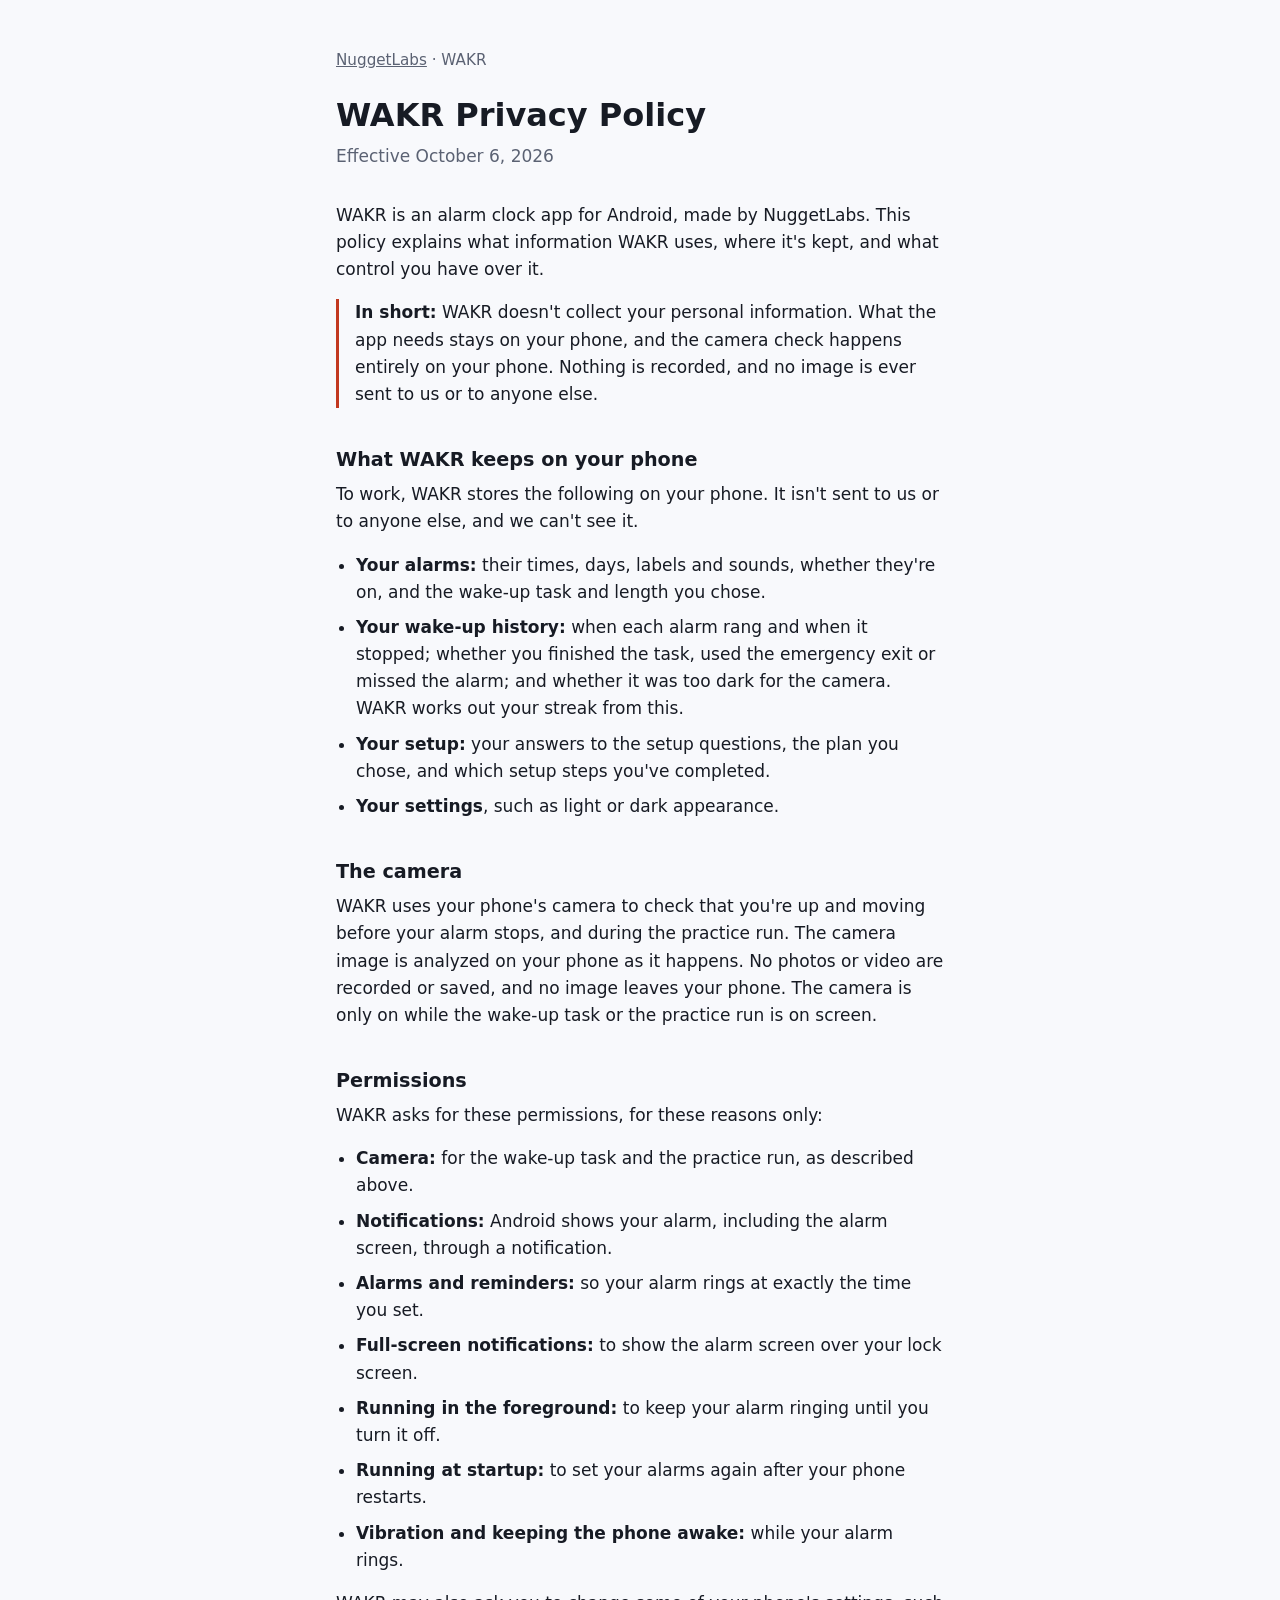
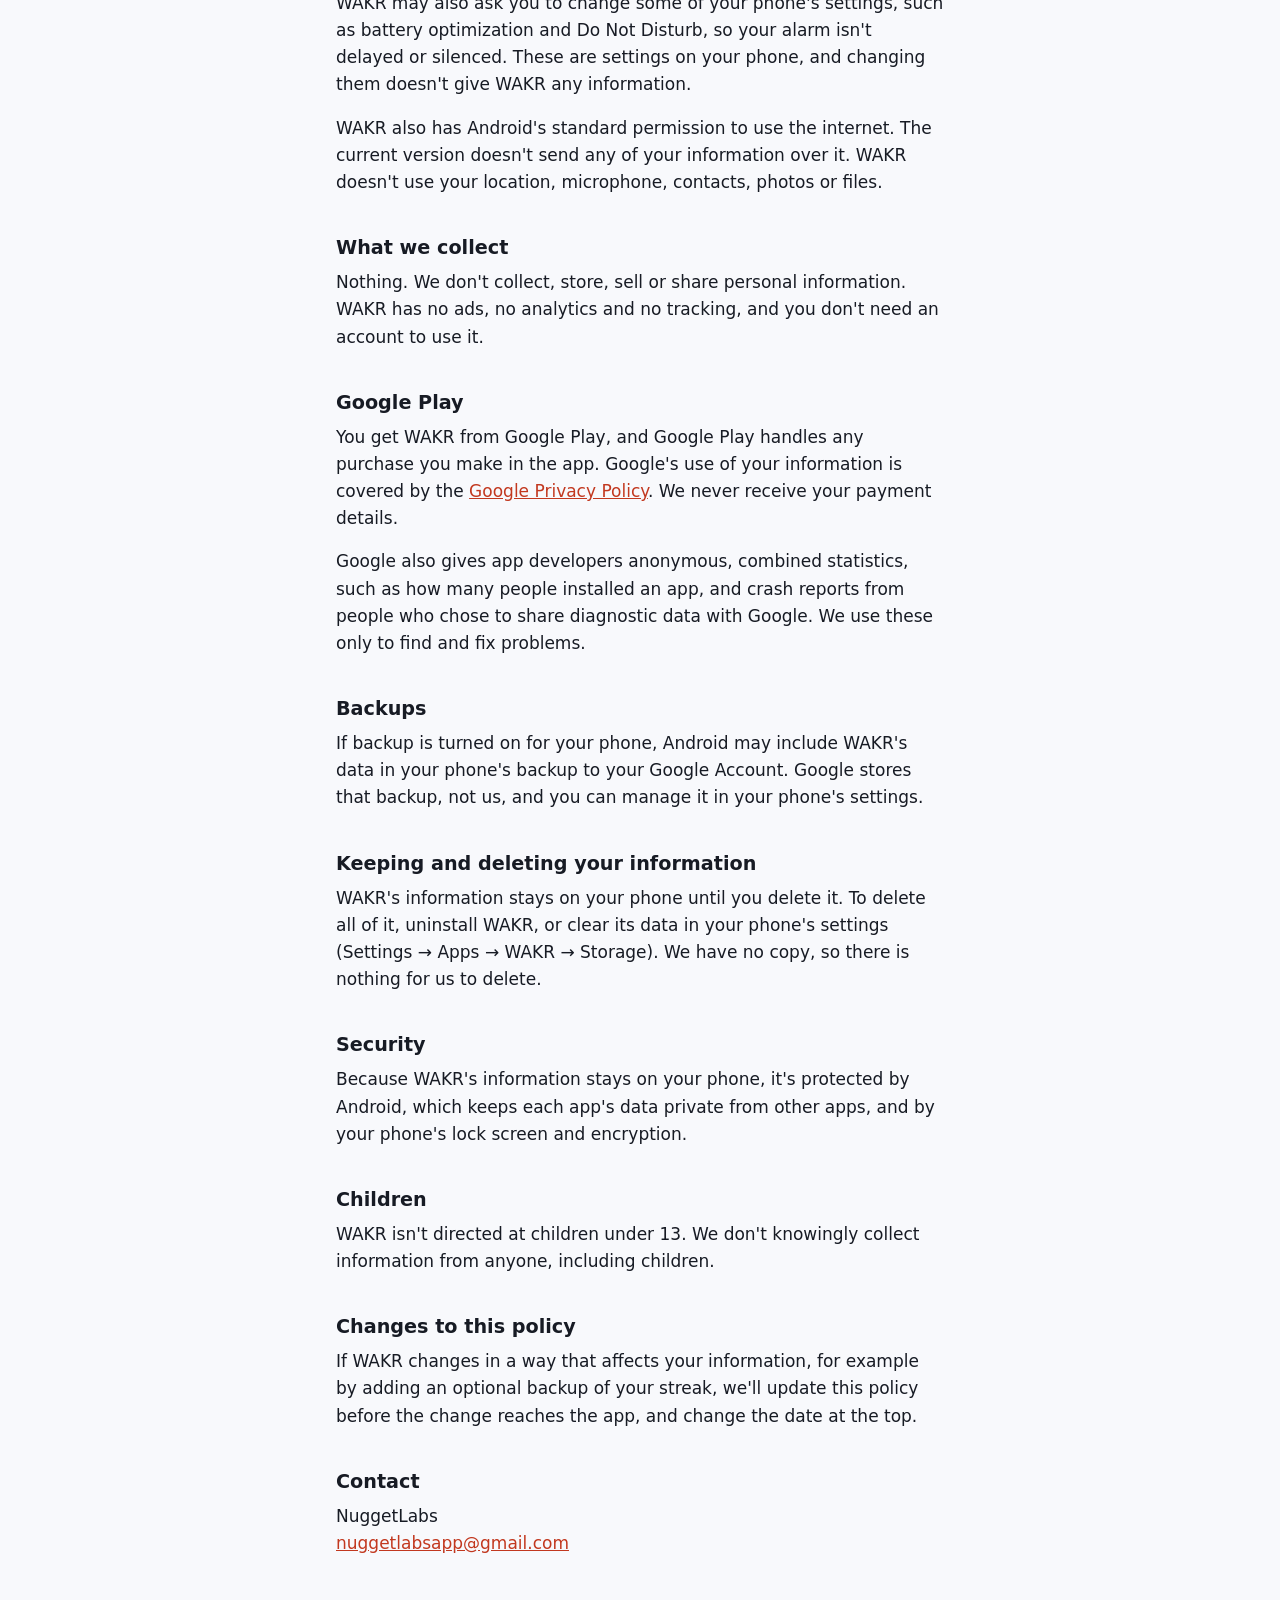
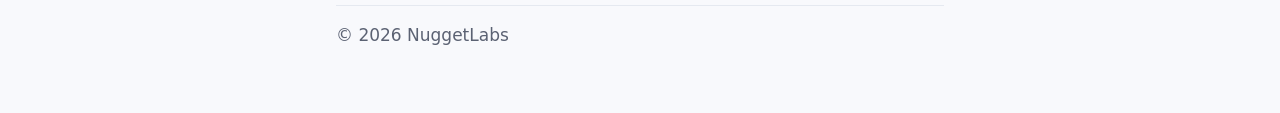
==== wakr/privacy/index.html @ e21a17fb "Publish the WAKR privacy policy" ====
<!doctype html>
<html lang="en">
<head>
  <meta charset="utf-8">
  <meta name="viewport" content="width=device-width, initial-scale=1">
  <title>WAKR Privacy Policy</title>
  <meta name="description" content="How the WAKR alarm app for Android handles your information.">
  <link rel="stylesheet" href="../../style.css">
</head>
<body>
<main>
  <p class="eyebrow"><a href="../../">NuggetLabs</a> · WAKR</p>
  <h1>WAKR Privacy Policy</h1>
  <p class="meta">Effective October 6, 2026</p>

  <p>WAKR is an alarm clock app for Android, made by NuggetLabs. This policy explains what
  information WAKR uses, where it's kept, and what control you have over it.</p>

  <p class="summary"><strong>In short:</strong> WAKR doesn't collect your personal
  information. What the app needs stays on your phone, and the camera check happens
  entirely on your phone. Nothing is recorded, and no image is ever sent to us or to anyone
  else.</p>

  <h2>What WAKR keeps on your phone</h2>
  <p>To work, WAKR stores the following on your phone. It isn't sent to us or to anyone
  else, and we can't see it.</p>
  <ul>
    <li><strong>Your alarms:</strong> their times, days, labels and sounds, whether they're
    on, and the wake-up task and length you chose.</li>
    <li><strong>Your wake-up history:</strong> when each alarm rang and when it stopped;
    whether you finished the task, used the emergency exit or missed the alarm; and whether
    it was too dark for the camera. WAKR works out your streak from this.</li>
    <li><strong>Your setup:</strong> your answers to the setup questions, the plan you
    chose, and which setup steps you've completed.</li>
    <li><strong>Your settings</strong>, such as light or dark appearance.</li>
  </ul>

  <h2>The camera</h2>
  <p>WAKR uses your phone's camera to check that you're up and moving before your alarm
  stops, and during the practice run. The camera image is analyzed on your phone as it
  happens. No photos or video are recorded or saved, and no image leaves your phone. The
  camera is only on while the wake-up task or the practice run is on screen.</p>

  <h2>Permissions</h2>
  <p>WAKR asks for these permissions, for these reasons only:</p>
  <ul>
    <li><strong>Camera:</strong> for the wake-up task and the practice run, as described
    above.</li>
    <li><strong>Notifications:</strong> Android shows your alarm, including the alarm
    screen, through a notification.</li>
    <li><strong>Alarms and reminders:</strong> so your alarm rings at exactly the time you
    set.</li>
    <li><strong>Full-screen notifications:</strong> to show the alarm screen over your lock
    screen.</li>
    <li><strong>Running in the foreground:</strong> to keep your alarm ringing until you
    turn it off.</li>
    <li><strong>Running at startup:</strong> to set your alarms again after your phone
    restarts.</li>
    <li><strong>Vibration and keeping the phone awake:</strong> while your alarm rings.</li>
  </ul>
  <p>WAKR may also ask you to change some of your phone's settings, such as battery
  optimization and Do Not Disturb, so your alarm isn't delayed or silenced. These are
  settings on your phone, and changing them doesn't give WAKR any information.</p>
  <p>WAKR also has Android's standard permission to use the internet. The current version
  doesn't send any of your information over it. WAKR doesn't use your location,
  microphone, contacts, photos or files.</p>

  <h2>What we collect</h2>
  <p>Nothing. We don't collect, store, sell or share personal information. WAKR has no ads,
  no analytics and no tracking, and you don't need an account to use it.</p>

  <h2>Google Play</h2>
  <p>You get WAKR from Google Play, and Google Play handles any purchase you make in the
  app. Google's use of your information is covered by the
  <a href="https://policies.google.com/privacy">Google Privacy Policy</a>. We never receive
  your payment details.</p>
  <p>Google also gives app developers anonymous, combined statistics, such as how many
  people installed an app, and crash reports from people who chose to share diagnostic
  data with Google. We use these only to find and fix problems.</p>

  <h2>Backups</h2>
  <p>If backup is turned on for your phone, Android may include WAKR's data in your phone's
  backup to your Google Account. Google stores that backup, not us, and you can manage it
  in your phone's settings.</p>

  <h2>Keeping and deleting your information</h2>
  <p>WAKR's information stays on your phone until you delete it. To delete all of it,
  uninstall WAKR, or clear its data in your phone's settings (Settings → Apps → WAKR →
  Storage). We have no copy, so there is nothing for us to delete.</p>

  <h2>Security</h2>
  <p>Because WAKR's information stays on your phone, it's protected by Android, which keeps
  each app's data private from other apps, and by your phone's lock screen and
  encryption.</p>

  <h2>Children</h2>
  <p>WAKR isn't directed at children under 13. We don't knowingly collect information from
  anyone, including children.</p>

  <h2>Changes to this policy</h2>
  <p>If WAKR changes in a way that affects your information, for example by adding an
  optional backup of your streak, we'll update this policy before the change reaches the
  app, and change the date at the top.</p>

  <h2>Contact</h2>
  <p>NuggetLabs<br>
  <a href="mailto:nuggetlabsapp@gmail.com">nuggetlabsapp@gmail.com</a></p>

  <footer>© 2026 NuggetLabs</footer>
</main>
</body>
</html>
---- style.css ----
:root {
  --bg: #f8f9fc;
  --text: #171b24;
  --muted: #5b6273;
  --line: #e5e9f0;
  --accent: #c2381f;
}

@media (prefers-color-scheme: dark) {
  :root {
    --bg: #0f131c;
    --text: #e6e8ef;
    --muted: #a3a9b8;
    --line: #2c3547;
    --accent: #ff8a6e;
  }
}

* {
  box-sizing: border-box;
}

html {
  -webkit-text-size-adjust: 100%;
}

body {
  margin: 0;
  background: var(--bg);
  color: var(--text);
  font: 17px/1.6 system-ui, -apple-system, "Segoe UI", Roboto, sans-serif;
}

main {
  max-width: 40rem;
  margin: 0 auto;
  padding: 48px 16px 64px;
}

h1 {
  font-size: 2rem;
  line-height: 1.2;
  margin: 0 0 8px;
}

h2 {
  font-size: 1.2rem;
  line-height: 1.3;
  margin: 40px 0 8px;
}

p,
ul {
  margin: 0 0 16px;
}

ul {
  padding-left: 1.25rem;
}

li + li {
  margin-top: 8px;
}

a {
  color: var(--accent);
}

.eyebrow {
  color: var(--muted);
  font-size: 0.95rem;
  margin-bottom: 24px;
}

.eyebrow a {
  color: inherit;
}

.meta {
  color: var(--muted);
  margin-bottom: 32px;
}

.summary {
  border-left: 3px solid var(--accent);
  padding-left: 16px;
}

footer {
  border-top: 1px solid var(--line);
  color: var(--muted);
  margin-top: 48px;
  padding-top: 16px;
}
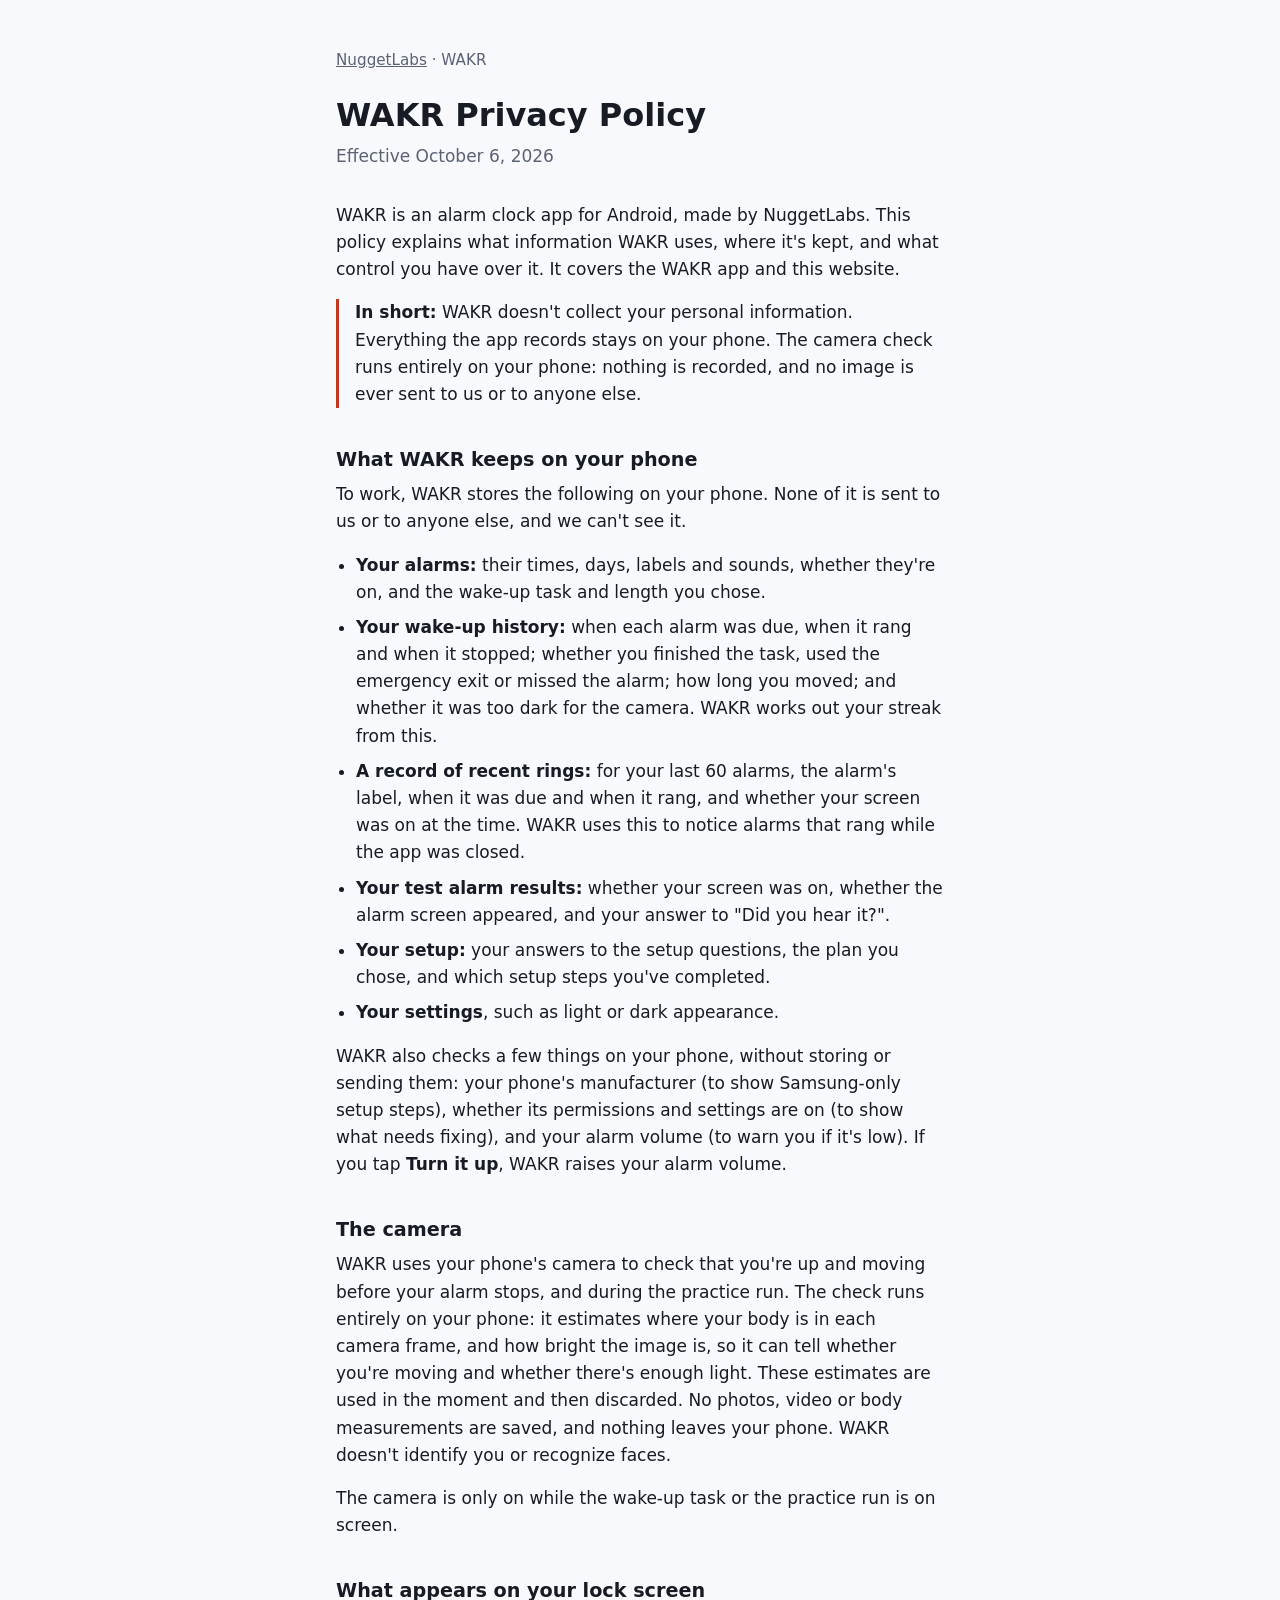
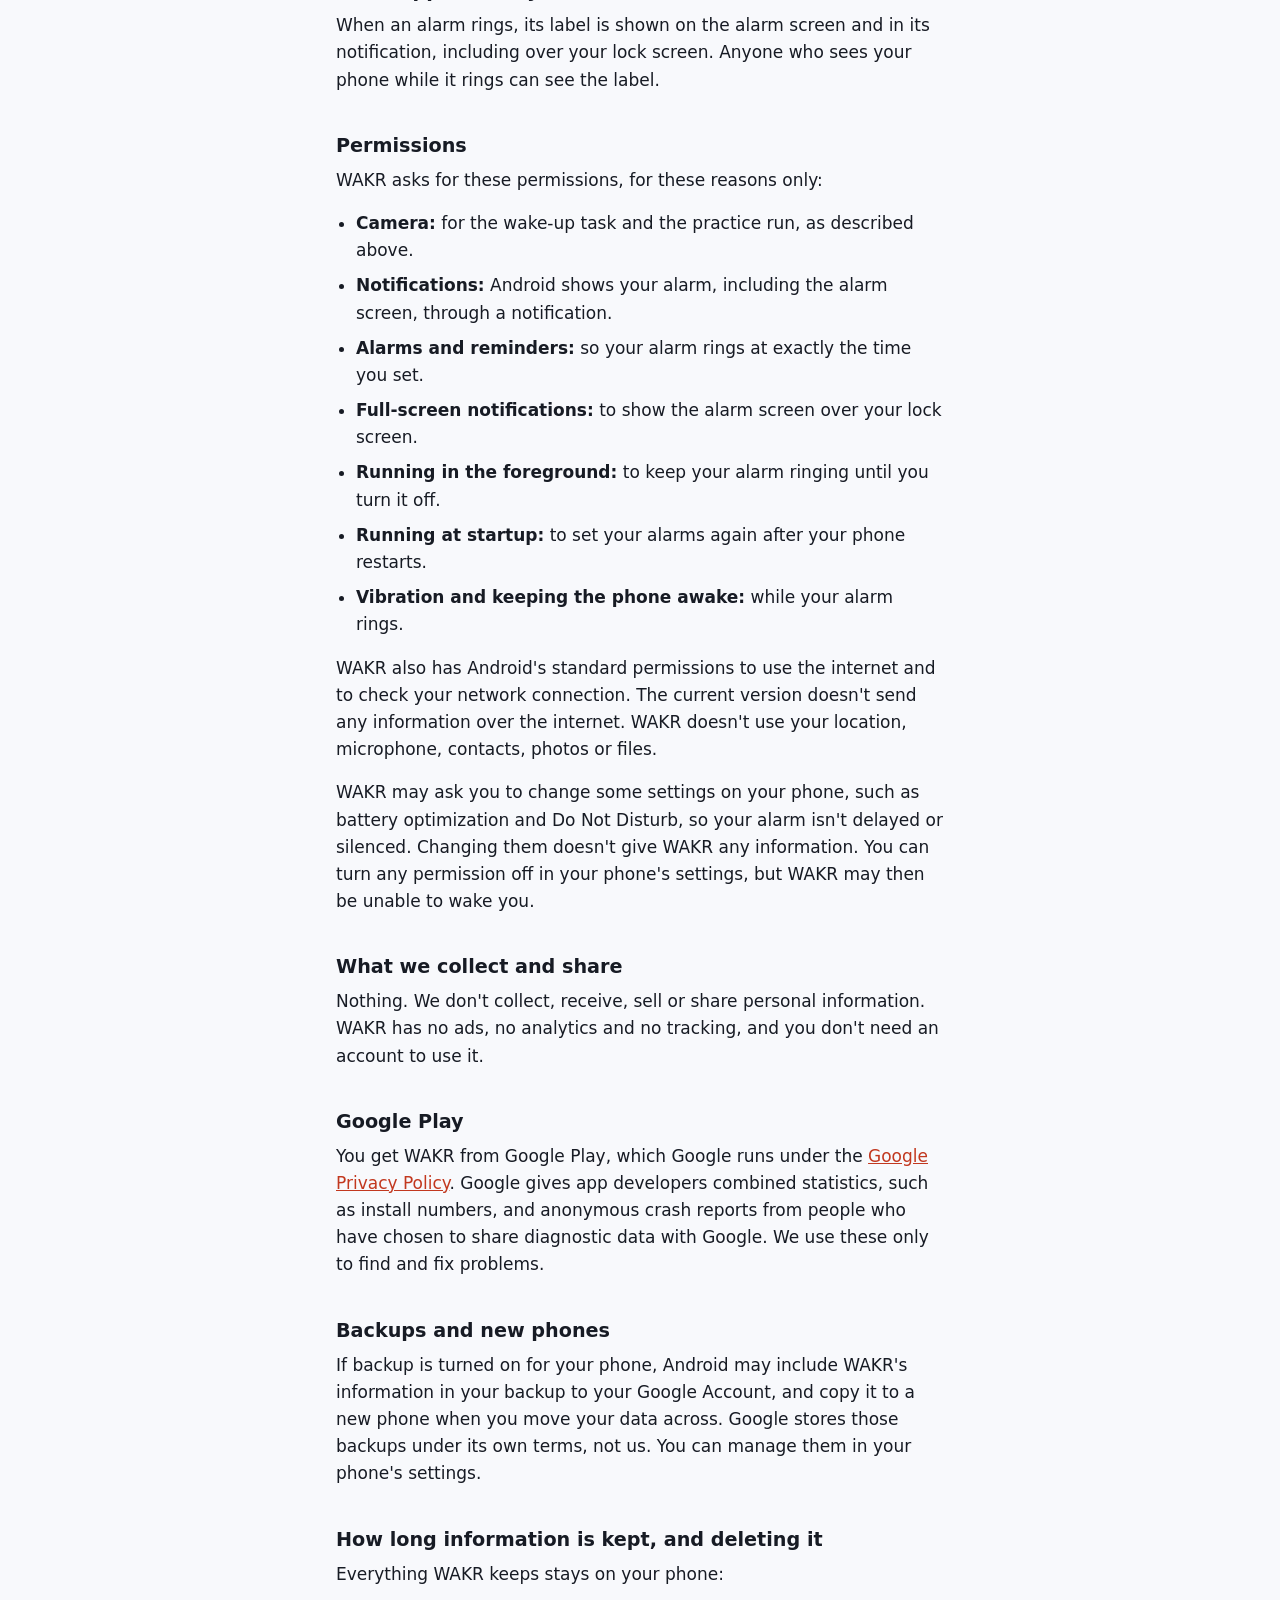
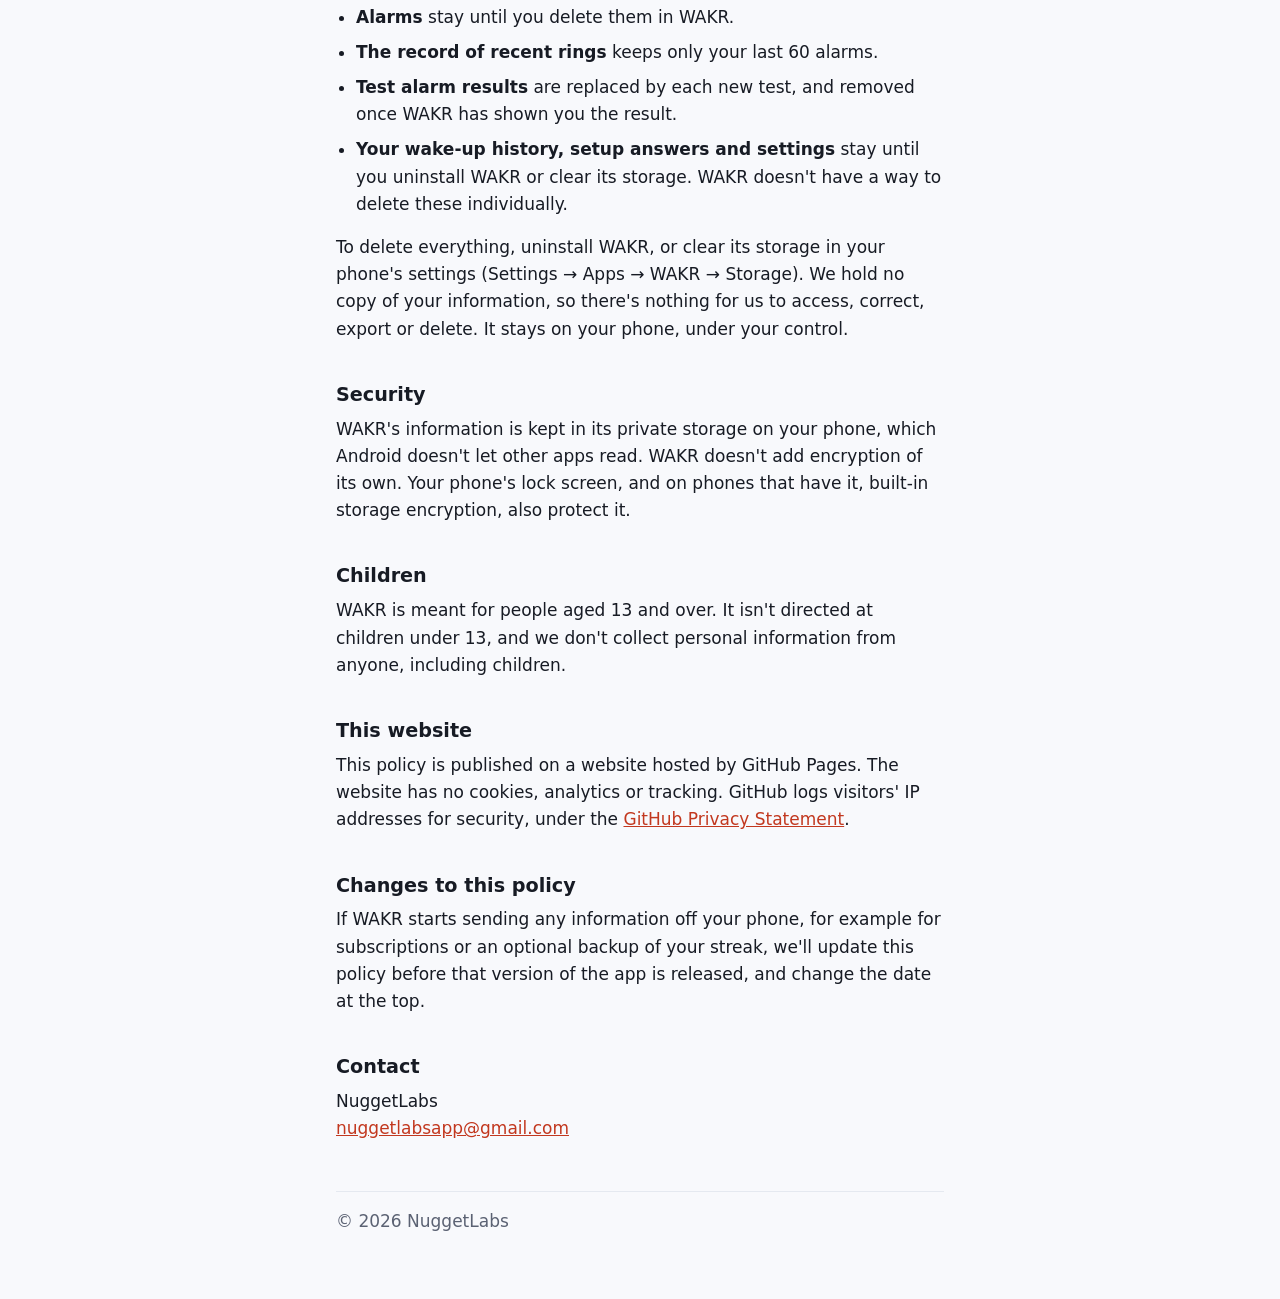
==== commit b806fea8: "WAKR privacy policy v2: written from a full code audit" ====
--- a/wakr/privacy/index.html
+++ b/wakr/privacy/index.html
@@ -14,32 +14,51 @@
   <p class="meta">Effective October 6, 2026</p>
 
   <p>WAKR is an alarm clock app for Android, made by NuggetLabs. This policy explains what
-  information WAKR uses, where it's kept, and what control you have over it.</p>
+  information WAKR uses, where it's kept, and what control you have over it. It covers the
+  WAKR app and this website.</p>
 
   <p class="summary"><strong>In short:</strong> WAKR doesn't collect your personal
-  information. What the app needs stays on your phone, and the camera check happens
-  entirely on your phone. Nothing is recorded, and no image is ever sent to us or to anyone
+  information. Everything the app records stays on your phone. The camera check runs
+  entirely on your phone: nothing is recorded, and no image is ever sent to us or to anyone
   else.</p>
 
   <h2>What WAKR keeps on your phone</h2>
-  <p>To work, WAKR stores the following on your phone. It isn't sent to us or to anyone
+  <p>To work, WAKR stores the following on your phone. None of it is sent to us or to anyone
   else, and we can't see it.</p>
   <ul>
     <li><strong>Your alarms:</strong> their times, days, labels and sounds, whether they're
     on, and the wake-up task and length you chose.</li>
-    <li><strong>Your wake-up history:</strong> when each alarm rang and when it stopped;
-    whether you finished the task, used the emergency exit or missed the alarm; and whether
-    it was too dark for the camera. WAKR works out your streak from this.</li>
+    <li><strong>Your wake-up history:</strong> when each alarm was due, when it rang and when
+    it stopped; whether you finished the task, used the emergency exit or missed the alarm;
+    how long you moved; and whether it was too dark for the camera. WAKR works out your
+    streak from this.</li>
+    <li><strong>A record of recent rings:</strong> for your last 60 alarms, the alarm's
+    label, when it was due and when it rang, and whether your screen was on at the time.
+    WAKR uses this to notice alarms that rang while the app was closed.</li>
+    <li><strong>Your test alarm results:</strong> whether your screen was on, whether the
+    alarm screen appeared, and your answer to "Did you hear it?".</li>
     <li><strong>Your setup:</strong> your answers to the setup questions, the plan you
     chose, and which setup steps you've completed.</li>
     <li><strong>Your settings</strong>, such as light or dark appearance.</li>
   </ul>
+  <p>WAKR also checks a few things on your phone, without storing or sending them: your
+  phone's manufacturer (to show Samsung-only setup steps), whether its permissions and
+  settings are on (to show what needs fixing), and your alarm volume (to warn you if it's
+  low). If you tap <strong>Turn it up</strong>, WAKR raises your alarm volume.</p>
 
   <h2>The camera</h2>
   <p>WAKR uses your phone's camera to check that you're up and moving before your alarm
-  stops, and during the practice run. The camera image is analyzed on your phone as it
-  happens. No photos or video are recorded or saved, and no image leaves your phone. The
-  camera is only on while the wake-up task or the practice run is on screen.</p>
+  stops, and during the practice run. The check runs entirely on your phone: it estimates
+  where your body is in each camera frame, and how bright the image is, so it can tell
+  whether you're moving and whether there's enough light. These estimates are used in the
+  moment and then discarded. No photos, video or body measurements are saved, and nothing
+  leaves your phone. WAKR doesn't identify you or recognize faces.</p>
+  <p>The camera is only on while the wake-up task or the practice run is on screen.</p>
+
+  <h2>What appears on your lock screen</h2>
+  <p>When an alarm rings, its label is shown on the alarm screen and in its notification,
+  including over your lock screen. Anyone who sees your phone while it rings can see the
+  label.</p>
 
   <h2>Permissions</h2>
   <p>WAKR asks for these permissions, for these reasons only:</p>
@@ -58,49 +77,66 @@
     restarts.</li>
     <li><strong>Vibration and keeping the phone awake:</strong> while your alarm rings.</li>
   </ul>
-  <p>WAKR may also ask you to change some of your phone's settings, such as battery
-  optimization and Do Not Disturb, so your alarm isn't delayed or silenced. These are
-  settings on your phone, and changing them doesn't give WAKR any information.</p>
-  <p>WAKR also has Android's standard permission to use the internet. The current version
-  doesn't send any of your information over it. WAKR doesn't use your location,
-  microphone, contacts, photos or files.</p>
+  <p>WAKR also has Android's standard permissions to use the internet and to check your
+  network connection. The current version doesn't send any information over the internet.
+  WAKR doesn't use your location, microphone, contacts, photos or files.</p>
+  <p>WAKR may ask you to change some settings on your phone, such as battery optimization
+  and Do Not Disturb, so your alarm isn't delayed or silenced. Changing them doesn't give
+  WAKR any information. You can turn any permission off in your phone's settings, but WAKR
+  may then be unable to wake you.</p>
 
-  <h2>What we collect</h2>
-  <p>Nothing. We don't collect, store, sell or share personal information. WAKR has no ads,
-  no analytics and no tracking, and you don't need an account to use it.</p>
+  <h2>What we collect and share</h2>
+  <p>Nothing. We don't collect, receive, sell or share personal information. WAKR has no
+  ads, no analytics and no tracking, and you don't need an account to use it.</p>
 
   <h2>Google Play</h2>
-  <p>You get WAKR from Google Play, and Google Play handles any purchase you make in the
-  app. Google's use of your information is covered by the
-  <a href="https://policies.google.com/privacy">Google Privacy Policy</a>. We never receive
-  your payment details.</p>
-  <p>Google also gives app developers anonymous, combined statistics, such as how many
-  people installed an app, and crash reports from people who chose to share diagnostic
-  data with Google. We use these only to find and fix problems.</p>
+  <p>You get WAKR from Google Play, which Google runs under the
+  <a href="https://policies.google.com/privacy">Google Privacy Policy</a>. Google gives app
+  developers combined statistics, such as install numbers, and anonymous crash reports from
+  people who have chosen to share diagnostic data with Google. We use these only to find and
+  fix problems.</p>
 
-  <h2>Backups</h2>
-  <p>If backup is turned on for your phone, Android may include WAKR's data in your phone's
-  backup to your Google Account. Google stores that backup, not us, and you can manage it
-  in your phone's settings.</p>
+  <h2>Backups and new phones</h2>
+  <p>If backup is turned on for your phone, Android may include WAKR's information in your
+  backup to your Google Account, and copy it to a new phone when you move your data across.
+  Google stores those backups under its own terms, not us. You can manage them in your
+  phone's settings.</p>
 
-  <h2>Keeping and deleting your information</h2>
-  <p>WAKR's information stays on your phone until you delete it. To delete all of it,
-  uninstall WAKR, or clear its data in your phone's settings (Settings → Apps → WAKR →
-  Storage). We have no copy, so there is nothing for us to delete.</p>
+  <h2>How long information is kept, and deleting it</h2>
+  <p>Everything WAKR keeps stays on your phone:</p>
+  <ul>
+    <li><strong>Alarms</strong> stay until you delete them in WAKR.</li>
+    <li><strong>The record of recent rings</strong> keeps only your last 60 alarms.</li>
+    <li><strong>Test alarm results</strong> are replaced by each new test, and removed once
+    WAKR has shown you the result.</li>
+    <li><strong>Your wake-up history, setup answers and settings</strong> stay until you
+    uninstall WAKR or clear its storage. WAKR doesn't have a way to delete these
+    individually.</li>
+  </ul>
+  <p>To delete everything, uninstall WAKR, or clear its storage in your phone's settings
+  (Settings → Apps → WAKR → Storage). We hold no copy of your information, so there's
+  nothing for us to access, correct, export or delete. It stays on your phone, under your
+  control.</p>
 
   <h2>Security</h2>
-  <p>Because WAKR's information stays on your phone, it's protected by Android, which keeps
-  each app's data private from other apps, and by your phone's lock screen and
-  encryption.</p>
+  <p>WAKR's information is kept in its private storage on your phone, which Android doesn't
+  let other apps read. WAKR doesn't add encryption of its own. Your phone's lock screen, and
+  on phones that have it, built-in storage encryption, also protect it.</p>
 
   <h2>Children</h2>
-  <p>WAKR isn't directed at children under 13. We don't knowingly collect information from
-  anyone, including children.</p>
+  <p>WAKR is meant for people aged 13 and over. It isn't directed at children under 13, and
+  we don't collect personal information from anyone, including children.</p>
+
+  <h2>This website</h2>
+  <p>This policy is published on a website hosted by GitHub Pages. The website has no
+  cookies, analytics or tracking. GitHub logs visitors' IP addresses for security, under the
+  <a href="https://docs.github.com/en/site-policy/privacy-policies/github-general-privacy-statement">GitHub
+  Privacy Statement</a>.</p>
 
   <h2>Changes to this policy</h2>
-  <p>If WAKR changes in a way that affects your information, for example by adding an
-  optional backup of your streak, we'll update this policy before the change reaches the
-  app, and change the date at the top.</p>
+  <p>If WAKR starts sending any information off your phone, for example for subscriptions
+  or an optional backup of your streak, we'll update this policy before that version of the
+  app is released, and change the date at the top.</p>
 
   <h2>Contact</h2>
   <p>NuggetLabs<br>
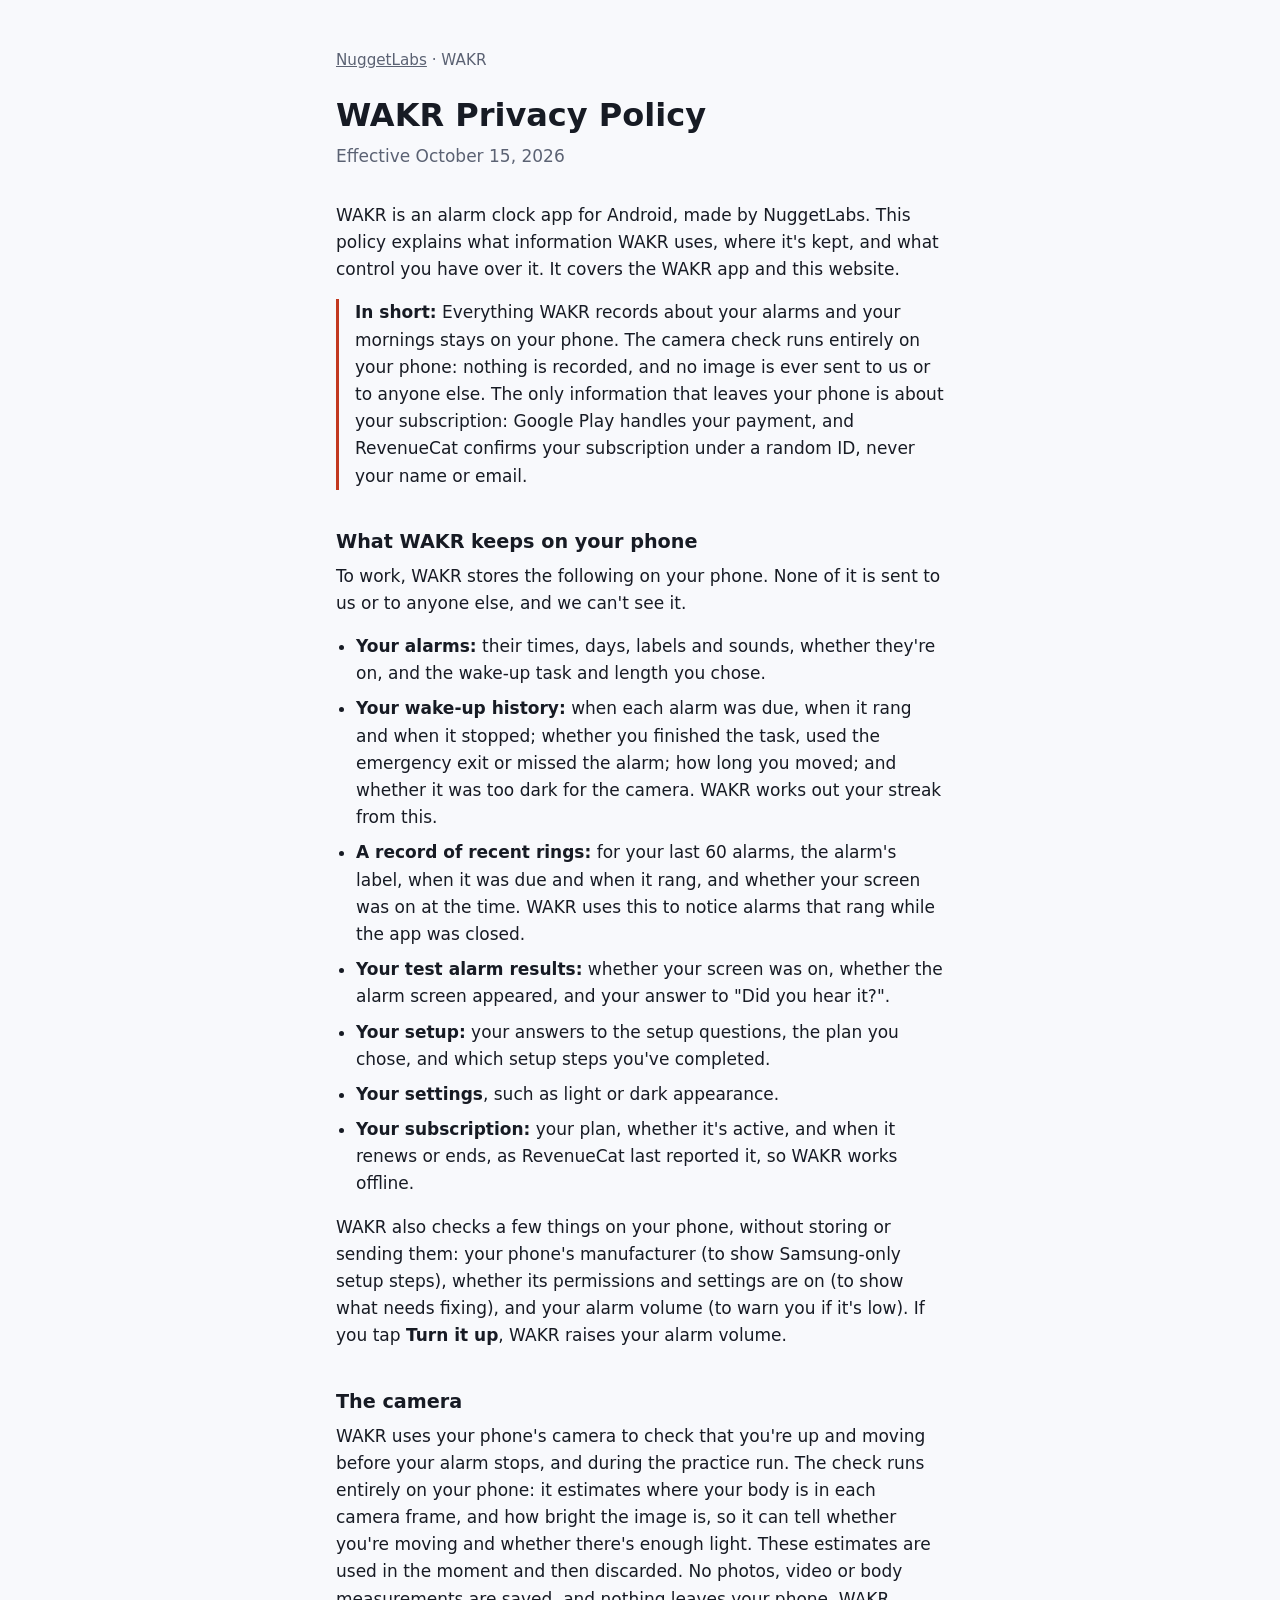
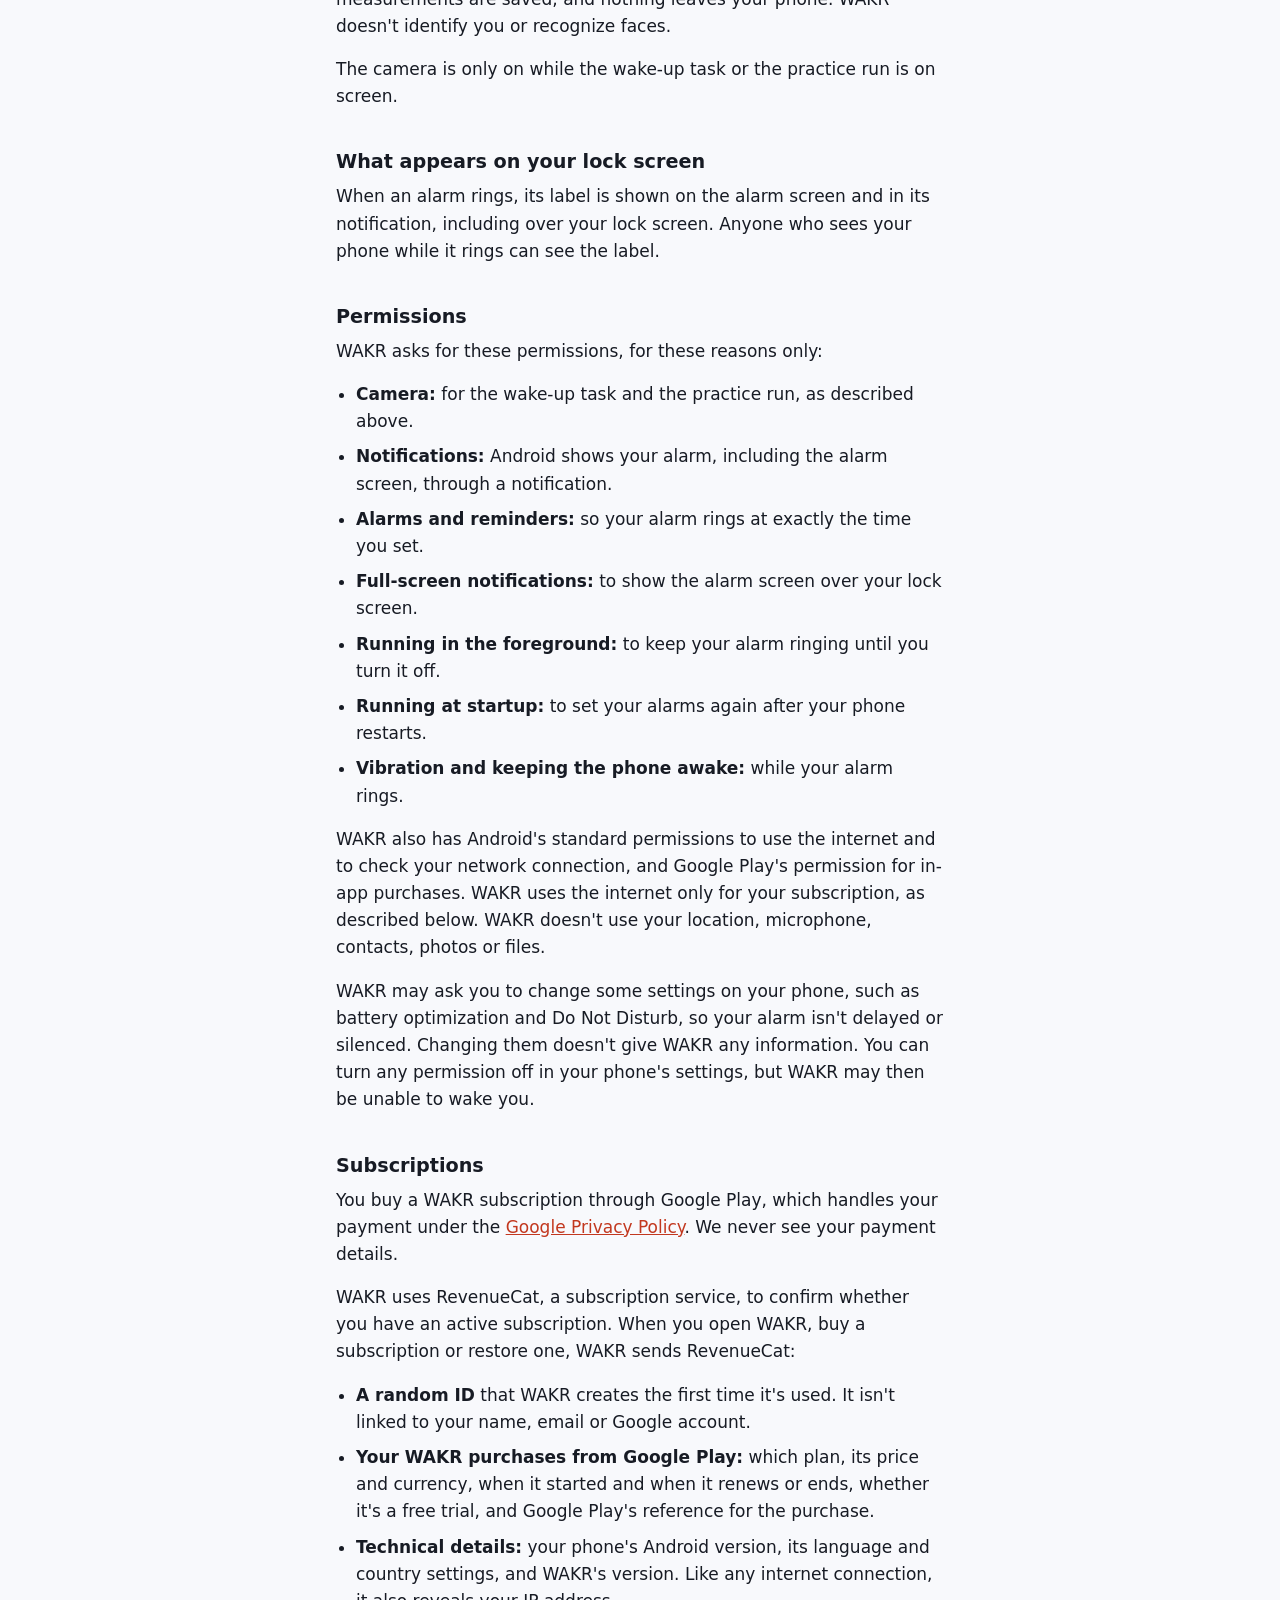
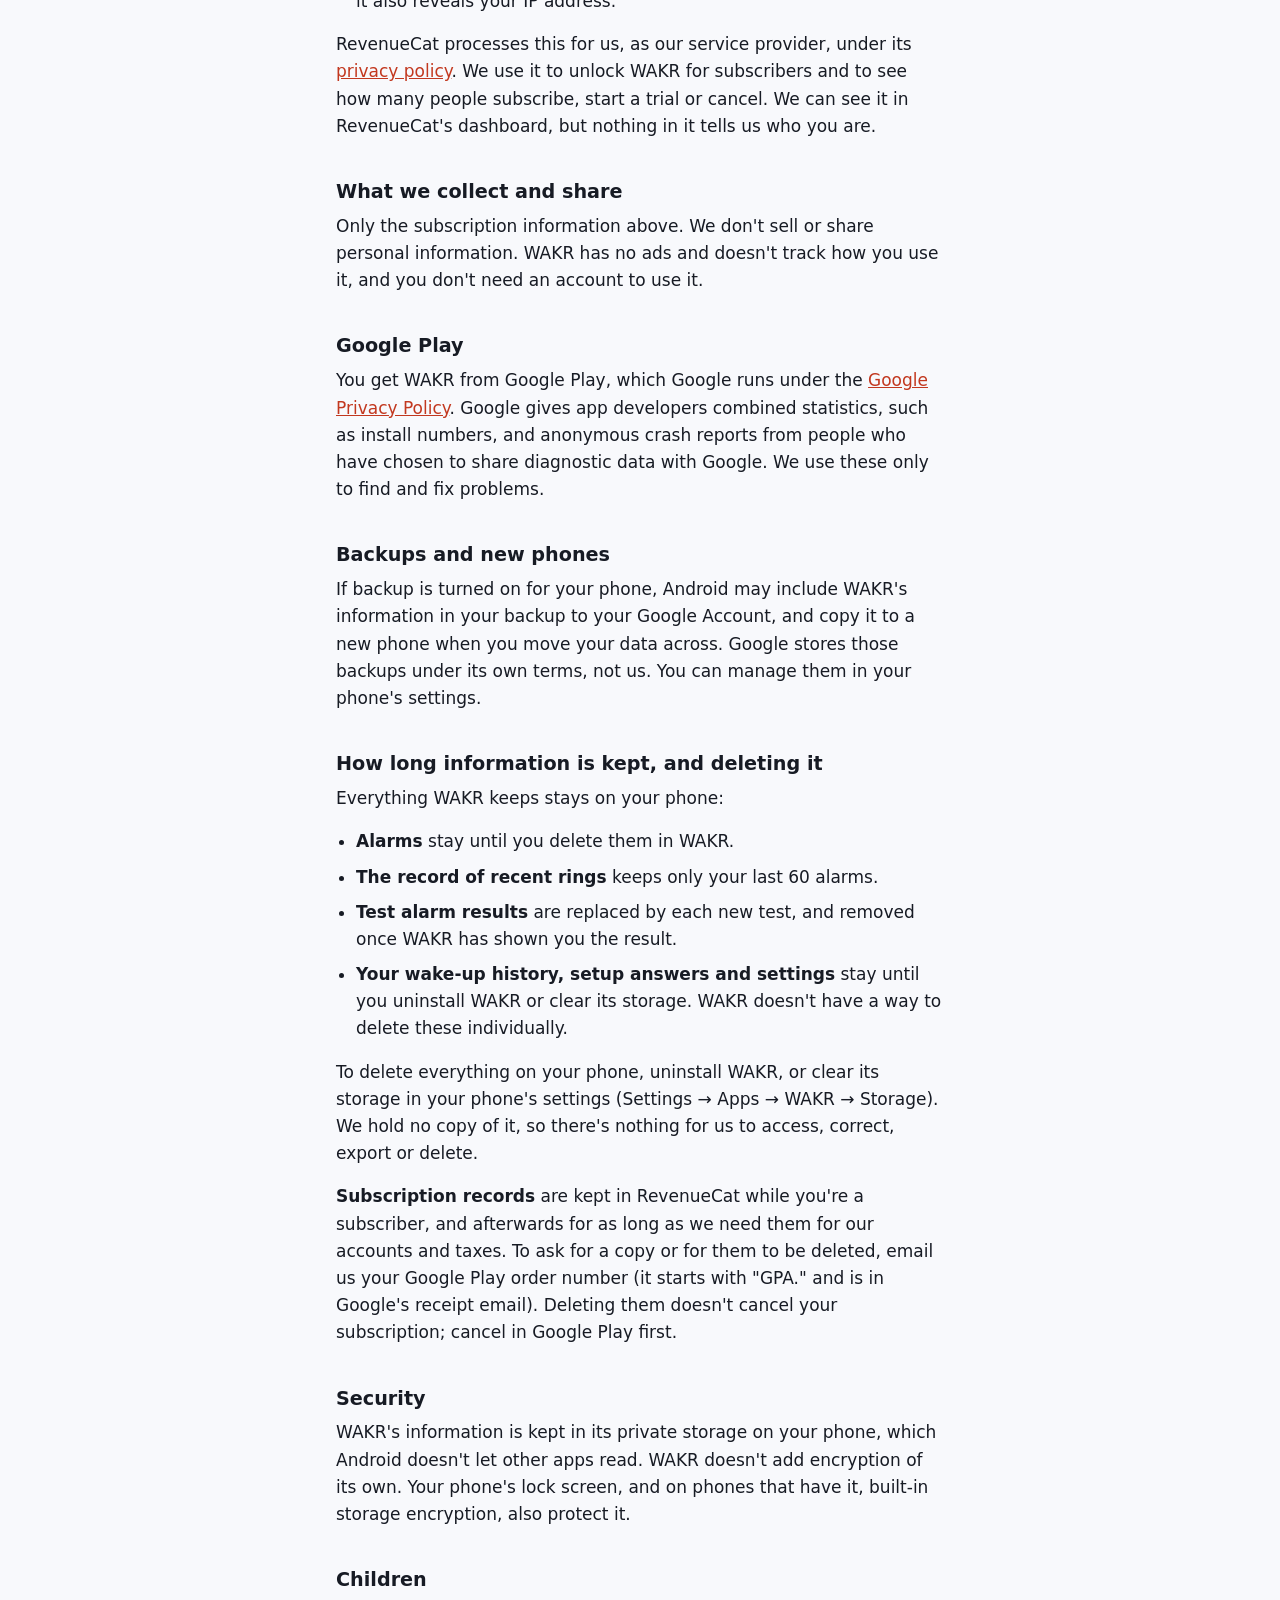
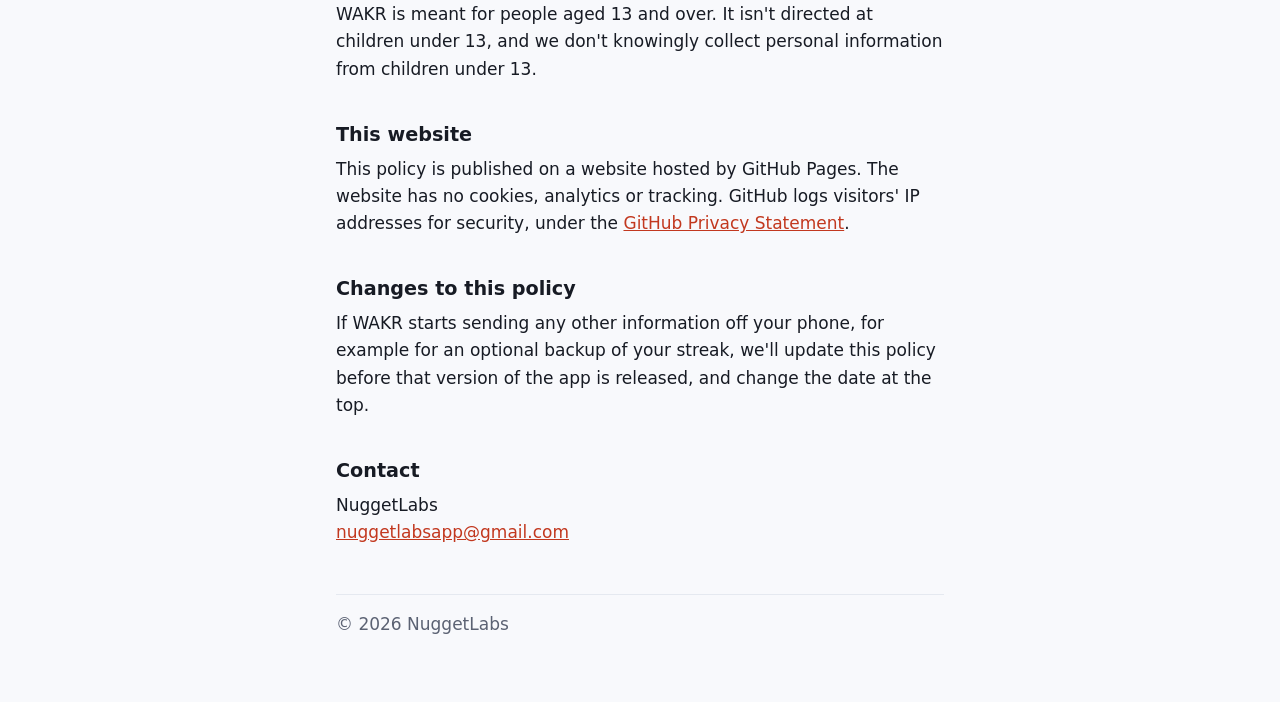
==== commit 0c26d595: "WAKR: privacy policy v3 (RevenueCat) and subscription terms" ====
--- a/wakr/privacy/index.html
+++ b/wakr/privacy/index.html
@@ -11,16 +11,18 @@
 <main>
   <p class="eyebrow"><a href="../../">NuggetLabs</a> · WAKR</p>
   <h1>WAKR Privacy Policy</h1>
-  <p class="meta">Effective October 6, 2026</p>
+  <p class="meta">Effective October 15, 2026</p>
 
   <p>WAKR is an alarm clock app for Android, made by NuggetLabs. This policy explains what
   information WAKR uses, where it's kept, and what control you have over it. It covers the
   WAKR app and this website.</p>
 
-  <p class="summary"><strong>In short:</strong> WAKR doesn't collect your personal
-  information. Everything the app records stays on your phone. The camera check runs
-  entirely on your phone: nothing is recorded, and no image is ever sent to us or to anyone
-  else.</p>
+  <p class="summary"><strong>In short:</strong> Everything WAKR records about your alarms
+  and your mornings stays on your phone. The camera check runs entirely on your phone:
+  nothing is recorded, and no image is ever sent to us or to anyone else. The only
+  information that leaves your phone is about your subscription: Google Play handles your
+  payment, and RevenueCat confirms your subscription under a random ID, never your name or
+  email.</p>
 
   <h2>What WAKR keeps on your phone</h2>
   <p>To work, WAKR stores the following on your phone. None of it is sent to us or to anyone
@@ -40,6 +42,8 @@
     <li><strong>Your setup:</strong> your answers to the setup questions, the plan you
     chose, and which setup steps you've completed.</li>
     <li><strong>Your settings</strong>, such as light or dark appearance.</li>
+    <li><strong>Your subscription:</strong> your plan, whether it's active, and when it
+    renews or ends, as RevenueCat last reported it, so WAKR works offline.</li>
   </ul>
   <p>WAKR also checks a few things on your phone, without storing or sending them: your
   phone's manufacturer (to show Samsung-only setup steps), whether its permissions and
@@ -78,16 +82,40 @@
     <li><strong>Vibration and keeping the phone awake:</strong> while your alarm rings.</li>
   </ul>
   <p>WAKR also has Android's standard permissions to use the internet and to check your
-  network connection. The current version doesn't send any information over the internet.
-  WAKR doesn't use your location, microphone, contacts, photos or files.</p>
+  network connection, and Google Play's permission for in-app purchases. WAKR uses the
+  internet only for your subscription, as described below. WAKR doesn't use your location,
+  microphone, contacts, photos or files.</p>
   <p>WAKR may ask you to change some settings on your phone, such as battery optimization
   and Do Not Disturb, so your alarm isn't delayed or silenced. Changing them doesn't give
   WAKR any information. You can turn any permission off in your phone's settings, but WAKR
   may then be unable to wake you.</p>
 
+  <h2>Subscriptions</h2>
+  <p>You buy a WAKR subscription through Google Play, which handles your payment under the
+  <a href="https://policies.google.com/privacy">Google Privacy Policy</a>. We never see
+  your payment details.</p>
+  <p>WAKR uses RevenueCat, a subscription service, to confirm whether you have an active
+  subscription. When you open WAKR, buy a subscription or restore one, WAKR sends
+  RevenueCat:</p>
+  <ul>
+    <li><strong>A random ID</strong> that WAKR creates the first time it's used. It isn't
+    linked to your name, email or Google account.</li>
+    <li><strong>Your WAKR purchases from Google Play:</strong> which plan, its price and
+    currency, when it started and when it renews or ends, whether it's a free trial, and
+    Google Play's reference for the purchase.</li>
+    <li><strong>Technical details:</strong> your phone's Android version, its language and
+    country settings, and WAKR's version. Like any internet connection, it also reveals
+    your IP address.</li>
+  </ul>
+  <p>RevenueCat processes this for us, as our service provider, under its
+  <a href="https://www.revenuecat.com/privacy">privacy policy</a>. We use it to unlock WAKR
+  for subscribers and to see how many people subscribe, start a trial or cancel. We can see
+  it in RevenueCat's dashboard, but nothing in it tells us who you are.</p>
+
   <h2>What we collect and share</h2>
-  <p>Nothing. We don't collect, receive, sell or share personal information. WAKR has no
-  ads, no analytics and no tracking, and you don't need an account to use it.</p>
+  <p>Only the subscription information above. We don't sell or share personal information.
+  WAKR has no ads and doesn't track how you use it, and you don't need an account to use
+  it.</p>
 
   <h2>Google Play</h2>
   <p>You get WAKR from Google Play, which Google runs under the
@@ -113,10 +141,14 @@
     uninstall WAKR or clear its storage. WAKR doesn't have a way to delete these
     individually.</li>
   </ul>
-  <p>To delete everything, uninstall WAKR, or clear its storage in your phone's settings
-  (Settings → Apps → WAKR → Storage). We hold no copy of your information, so there's
-  nothing for us to access, correct, export or delete. It stays on your phone, under your
-  control.</p>
+  <p>To delete everything on your phone, uninstall WAKR, or clear its storage in your
+  phone's settings (Settings → Apps → WAKR → Storage). We hold no copy of it, so there's
+  nothing for us to access, correct, export or delete.</p>
+  <p><strong>Subscription records</strong> are kept in RevenueCat while you're a subscriber,
+  and afterwards for as long as we need them for our accounts and taxes. To ask for a copy
+  or for them to be deleted, email us your Google Play order number (it starts with
+  "GPA." and is in Google's receipt email). Deleting them doesn't cancel your subscription;
+  cancel in Google Play first.</p>
 
   <h2>Security</h2>
   <p>WAKR's information is kept in its private storage on your phone, which Android doesn't
@@ -125,7 +157,7 @@
 
   <h2>Children</h2>
   <p>WAKR is meant for people aged 13 and over. It isn't directed at children under 13, and
-  we don't collect personal information from anyone, including children.</p>
+  we don't knowingly collect personal information from children under 13.</p>
 
   <h2>This website</h2>
   <p>This policy is published on a website hosted by GitHub Pages. The website has no
@@ -134,9 +166,9 @@
   Privacy Statement</a>.</p>
 
   <h2>Changes to this policy</h2>
-  <p>If WAKR starts sending any information off your phone, for example for subscriptions
-  or an optional backup of your streak, we'll update this policy before that version of the
-  app is released, and change the date at the top.</p>
+  <p>If WAKR starts sending any other information off your phone, for example for an
+  optional backup of your streak, we'll update this policy before that version of the app
+  is released, and change the date at the top.</p>
 
   <h2>Contact</h2>
   <p>NuggetLabs<br>
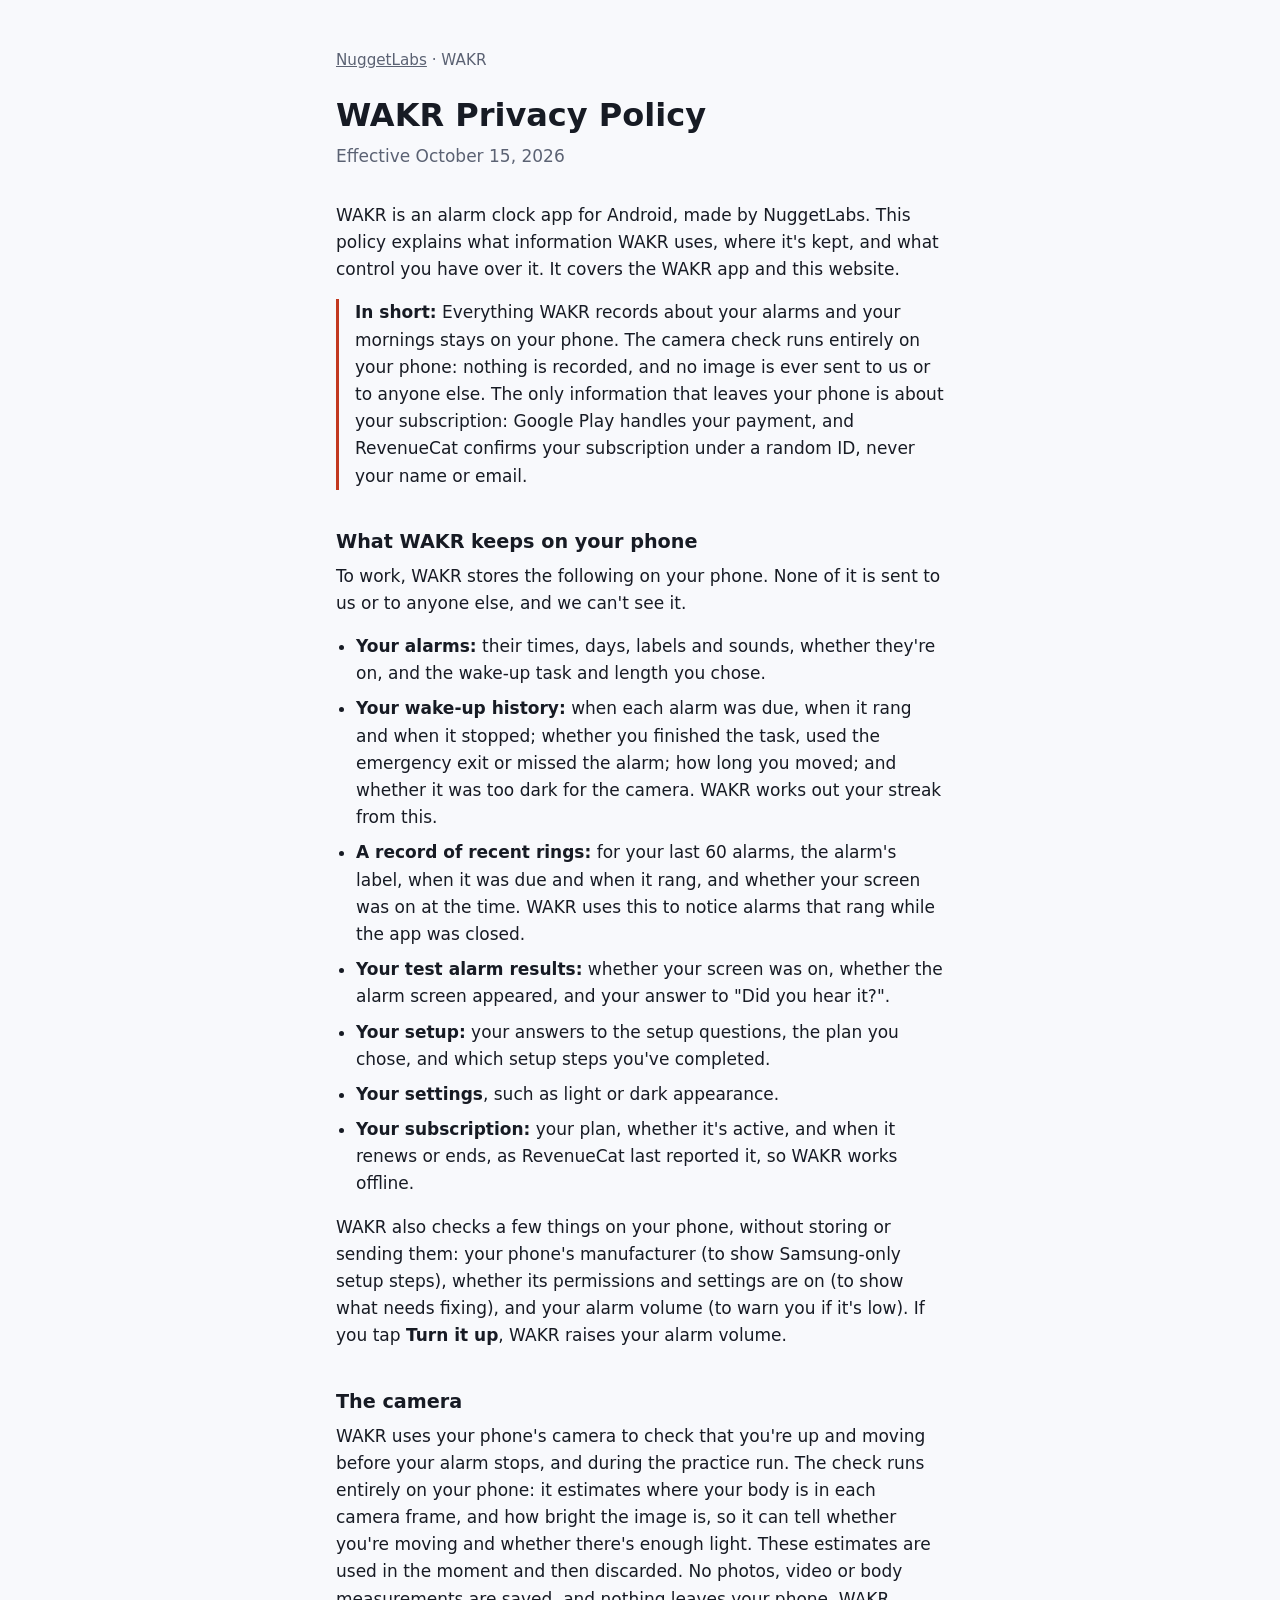
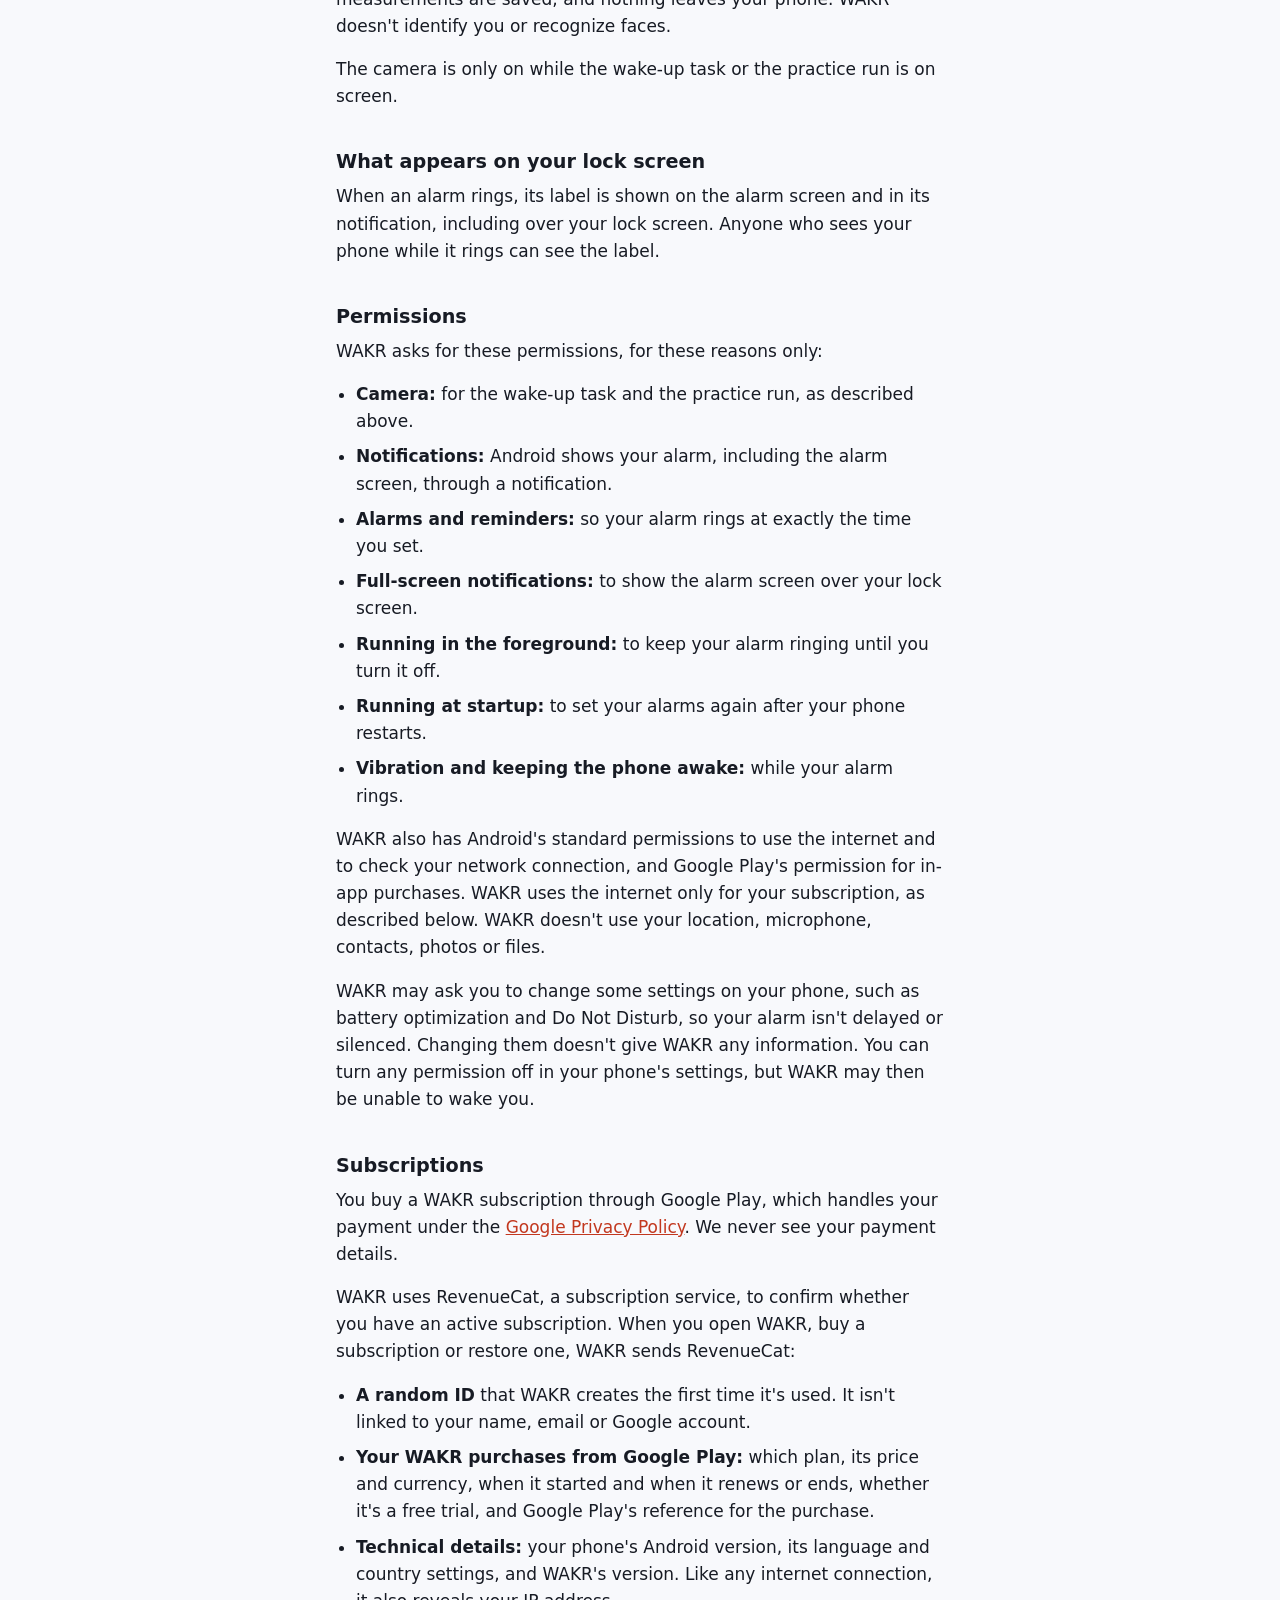
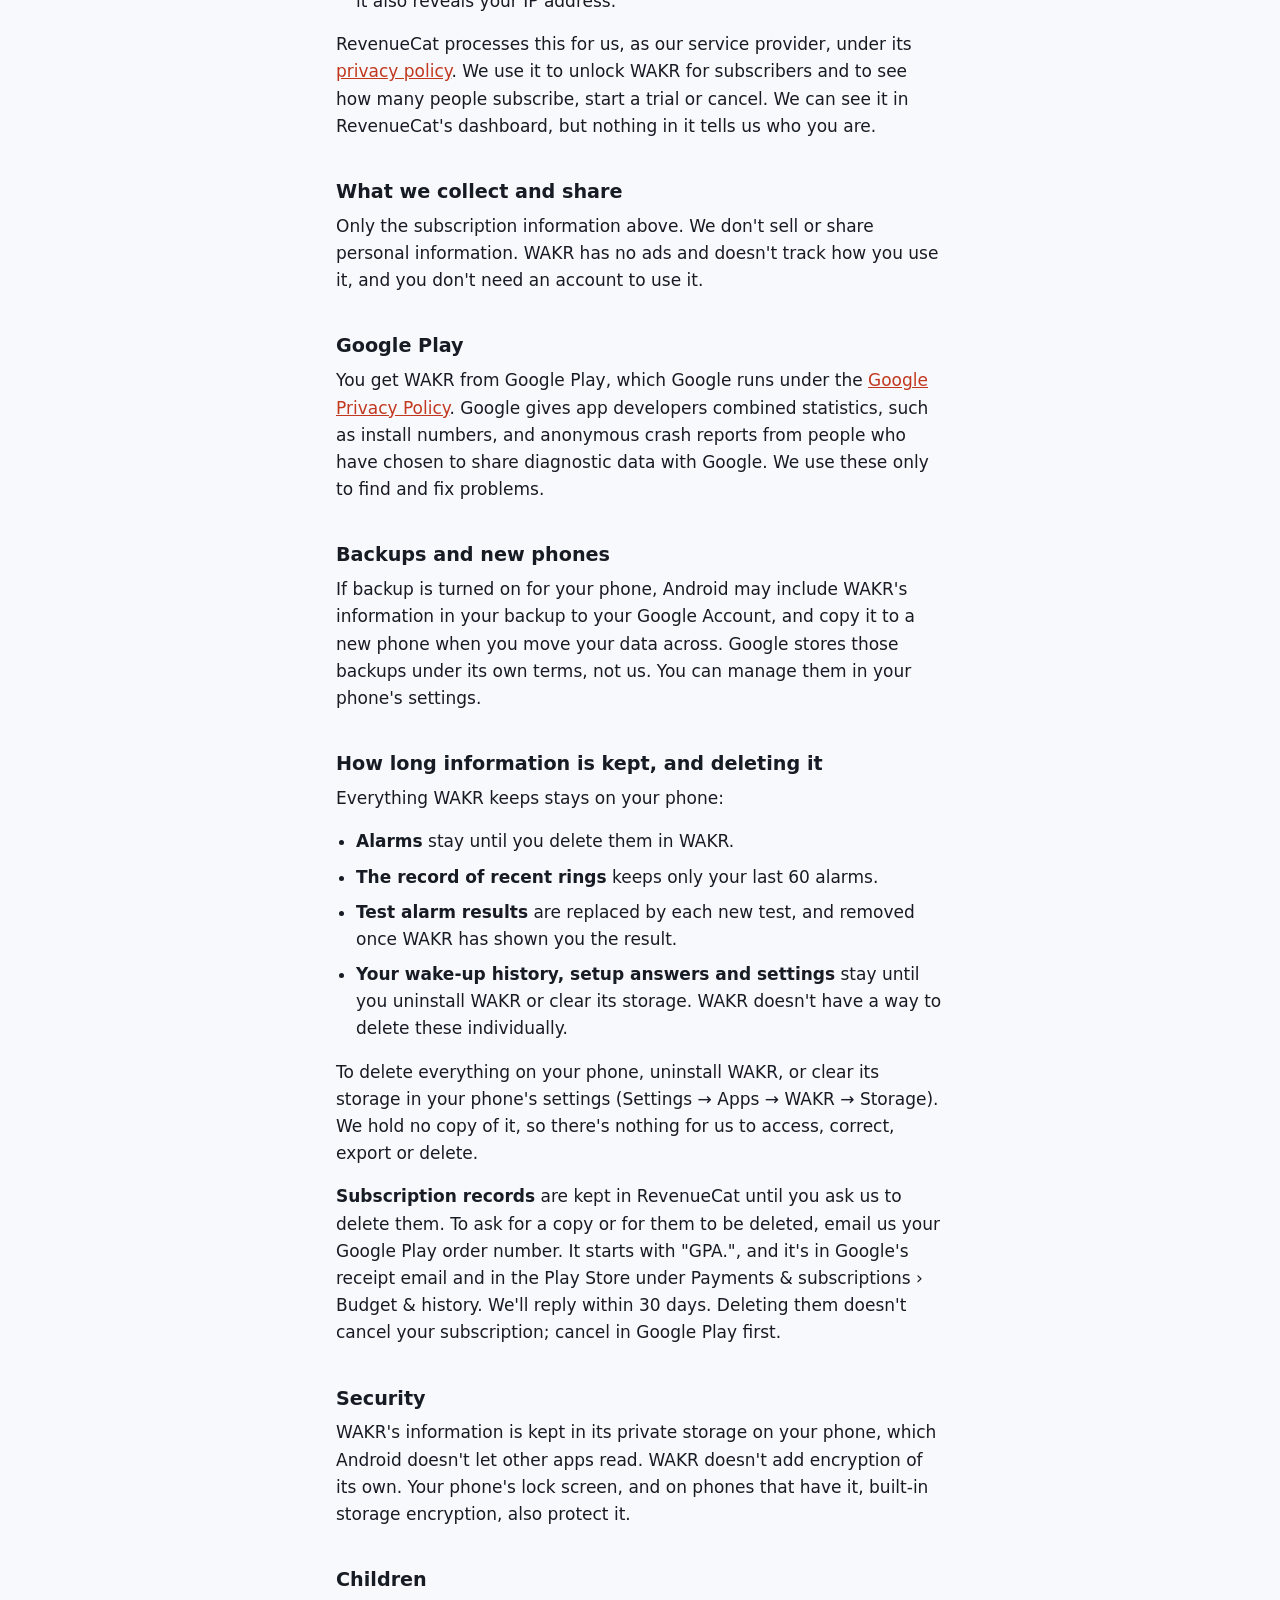
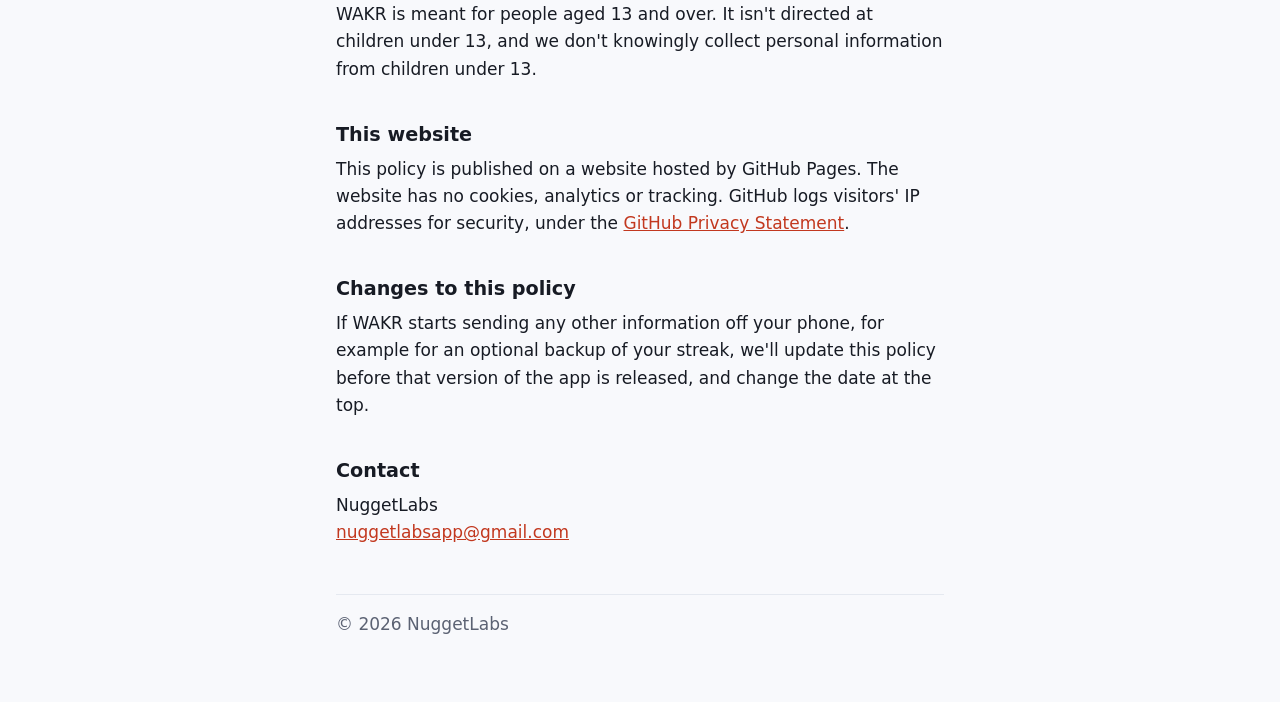
==== commit 03626bbd: "WAKR privacy policy: subscription records kept until deletion is asked for" ====
--- a/wakr/privacy/index.html
+++ b/wakr/privacy/index.html
@@ -130,7 +130,7 @@
   Google stores those backups under its own terms, not us. You can manage them in your
   phone's settings.</p>
 
-  <h2>How long information is kept, and deleting it</h2>
+  <h2 id="delete">How long information is kept, and deleting it</h2>
   <p>Everything WAKR keeps stays on your phone:</p>
   <ul>
     <li><strong>Alarms</strong> stay until you delete them in WAKR.</li>
@@ -144,11 +144,11 @@
   <p>To delete everything on your phone, uninstall WAKR, or clear its storage in your
   phone's settings (Settings → Apps → WAKR → Storage). We hold no copy of it, so there's
   nothing for us to access, correct, export or delete.</p>
-  <p><strong>Subscription records</strong> are kept in RevenueCat while you're a subscriber,
-  and afterwards for as long as we need them for our accounts and taxes. To ask for a copy
-  or for them to be deleted, email us your Google Play order number (it starts with
-  "GPA." and is in Google's receipt email). Deleting them doesn't cancel your subscription;
-  cancel in Google Play first.</p>
+  <p><strong>Subscription records</strong> are kept in RevenueCat until you ask us to delete
+  them. To ask for a copy or for them to be deleted, email us your Google Play order number.
+  It starts with "GPA.", and it's in Google's receipt email and in the Play Store under
+  Payments &amp; subscriptions › Budget &amp; history. We'll reply within 30 days. Deleting
+  them doesn't cancel your subscription; cancel in Google Play first.</p>
 
   <h2>Security</h2>
   <p>WAKR's information is kept in its private storage on your phone, which Android doesn't
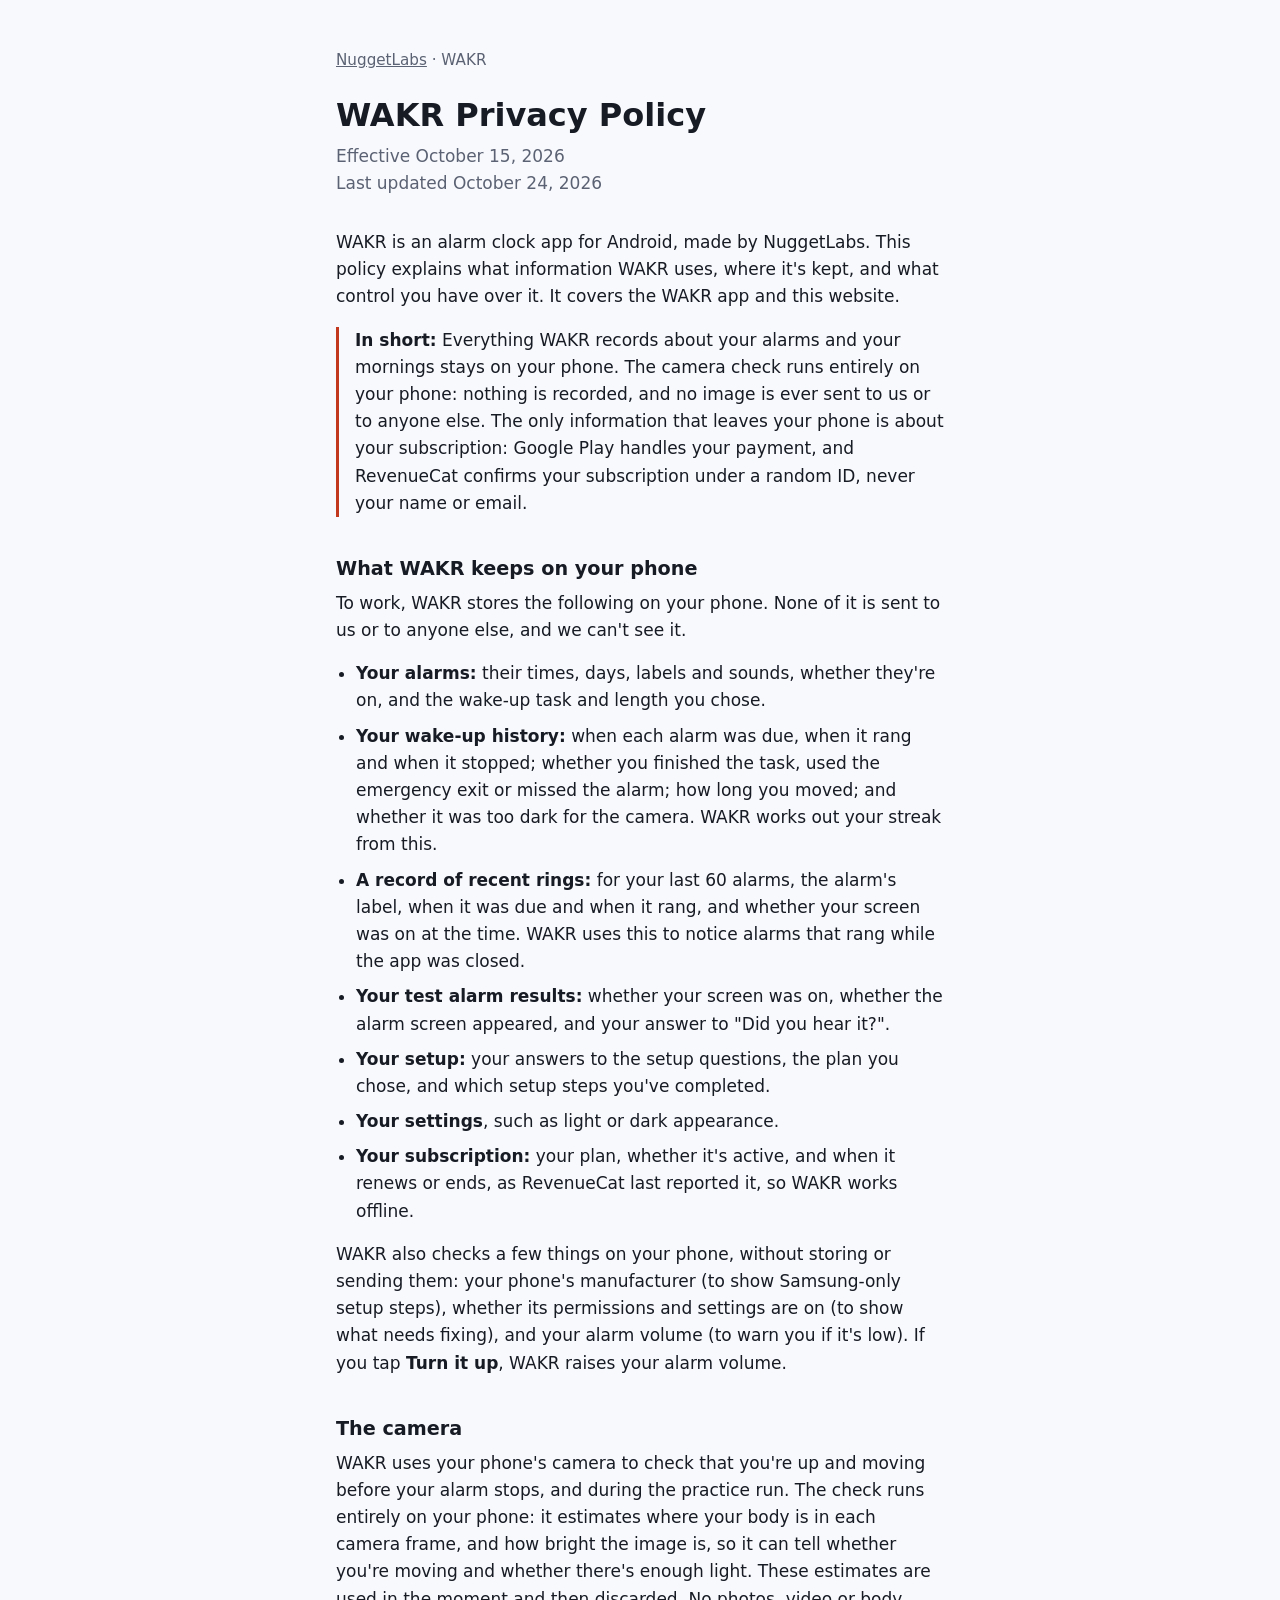
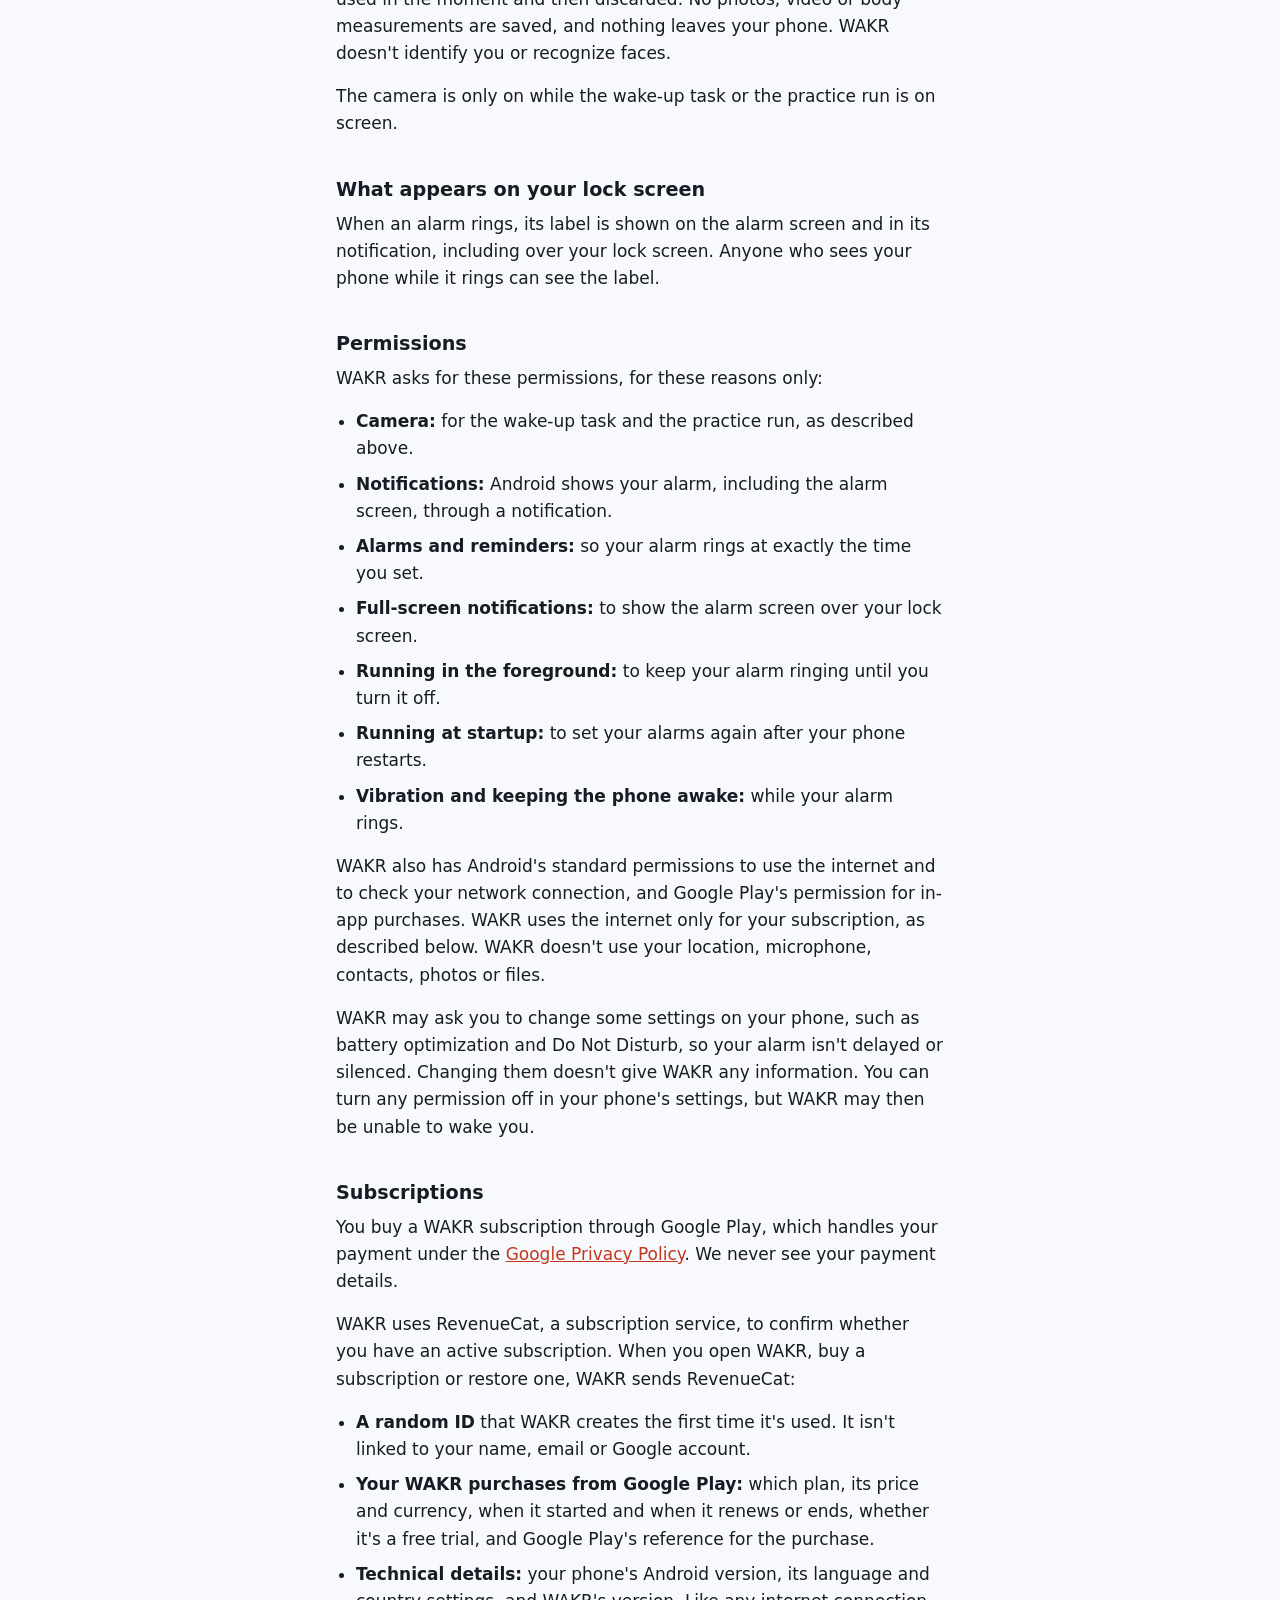
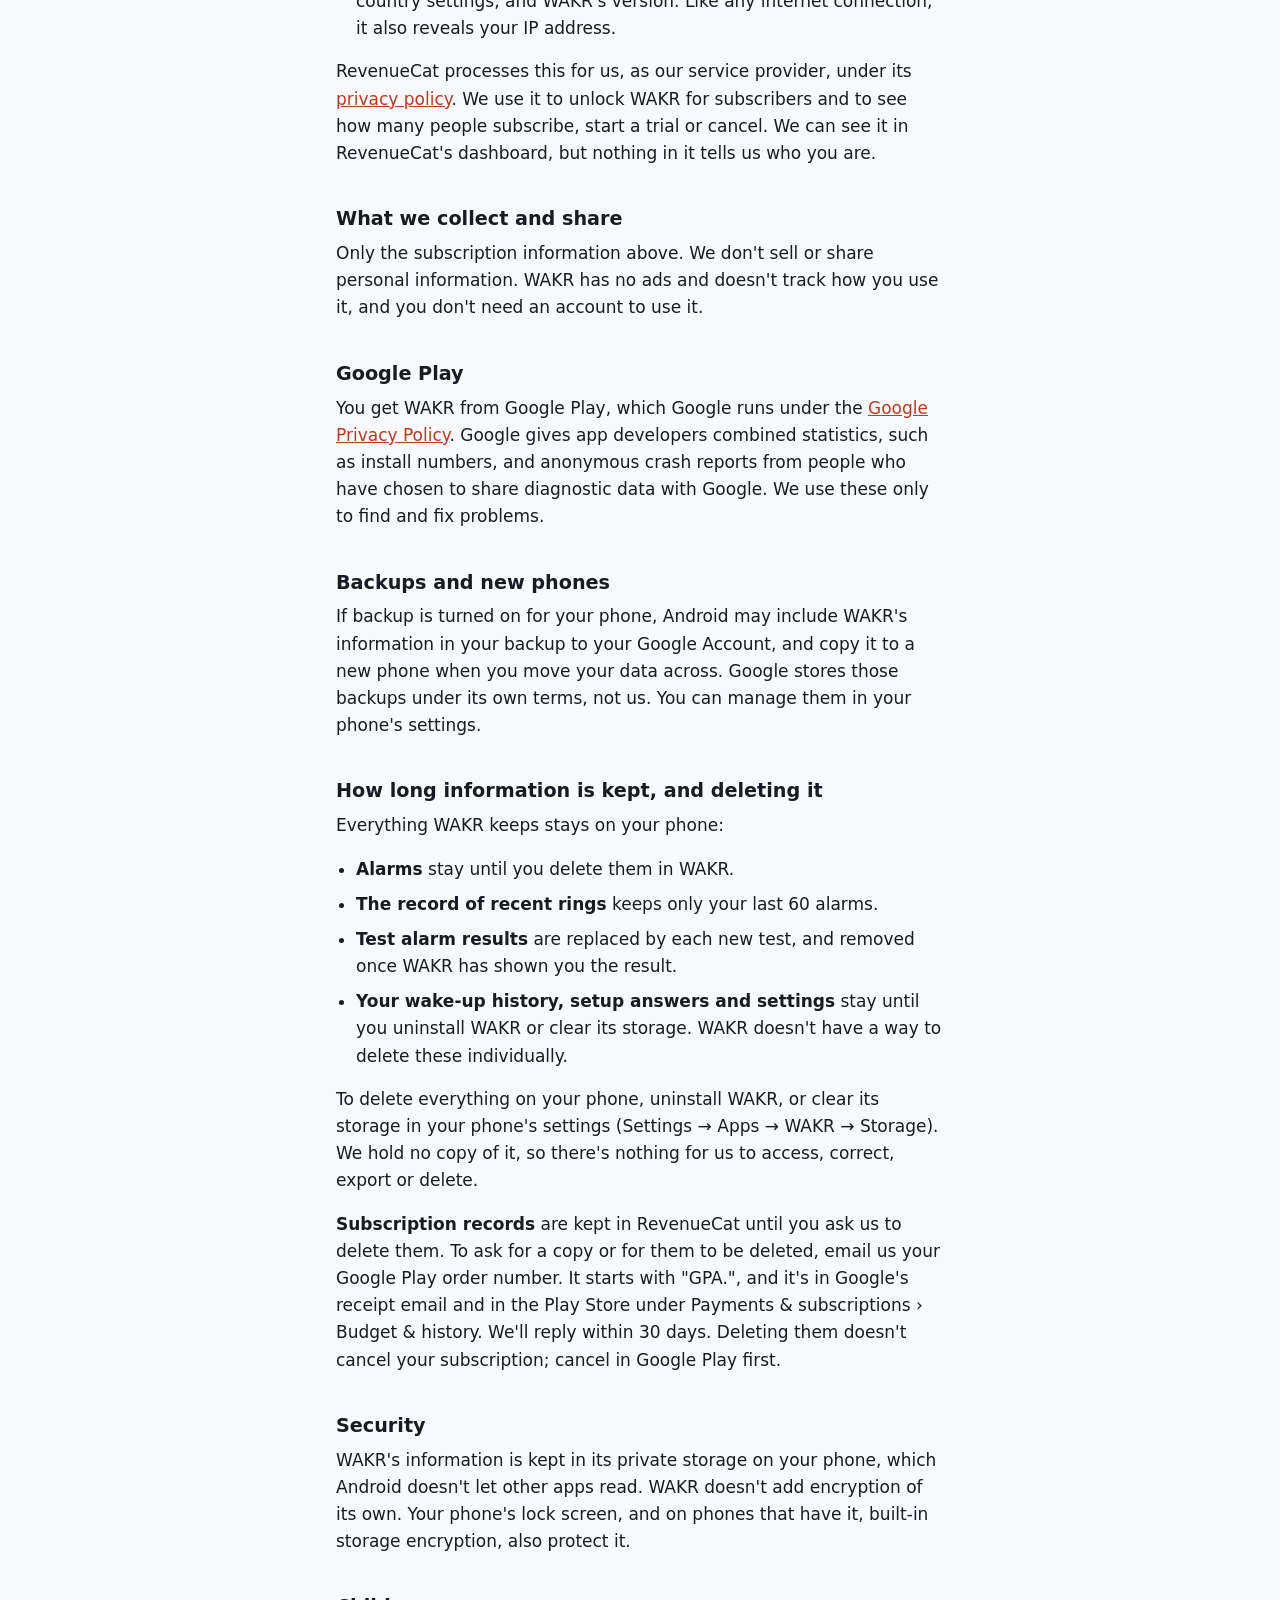
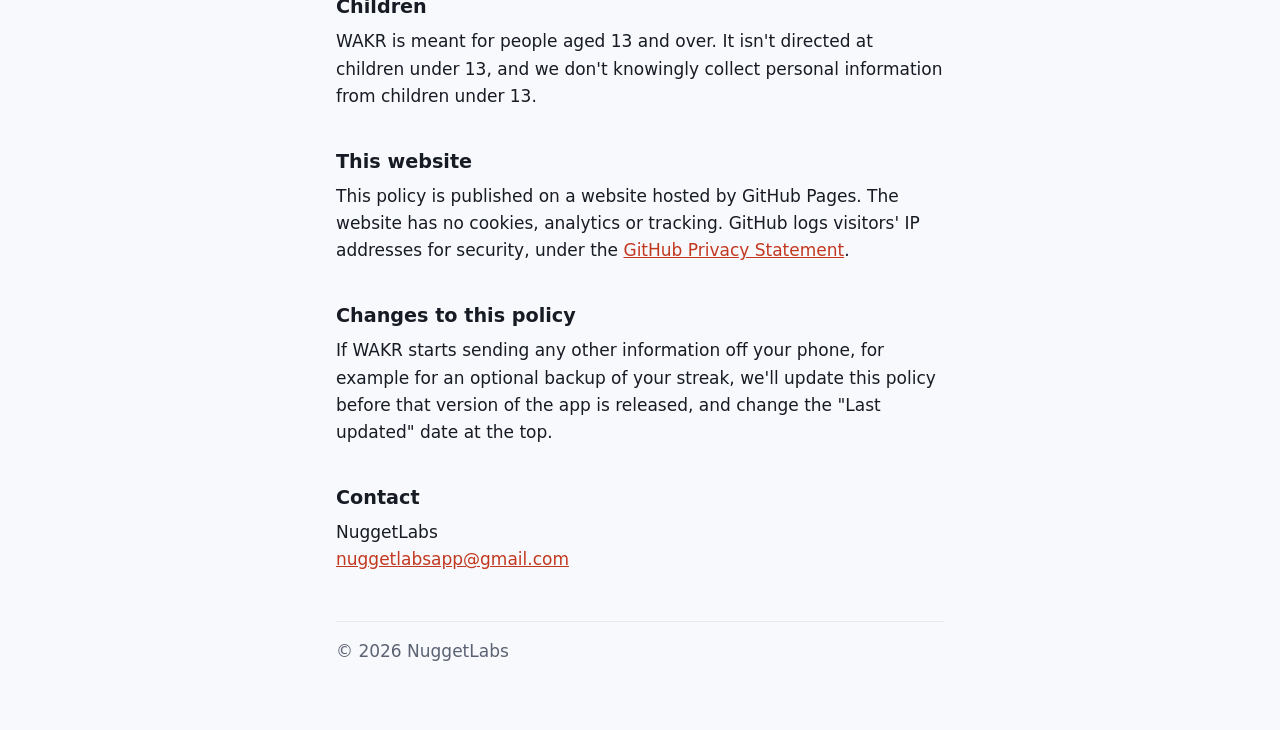
==== commit 2c568578: "Privacy policy and terms: add "Last updated" date" ====
--- a/wakr/privacy/index.html
+++ b/wakr/privacy/index.html
@@ -11,7 +11,7 @@
 <main>
   <p class="eyebrow"><a href="../../">NuggetLabs</a> · WAKR</p>
   <h1>WAKR Privacy Policy</h1>
-  <p class="meta">Effective October 15, 2026</p>
+  <p class="meta">Effective October 15, 2026<br>Last updated October 24, 2026</p>
 
   <p>WAKR is an alarm clock app for Android, made by NuggetLabs. This policy explains what
   information WAKR uses, where it's kept, and what control you have over it. It covers the
@@ -168,7 +168,7 @@
   <h2>Changes to this policy</h2>
   <p>If WAKR starts sending any other information off your phone, for example for an
   optional backup of your streak, we'll update this policy before that version of the app
-  is released, and change the date at the top.</p>
+  is released, and change the "Last updated" date at the top.</p>
 
   <h2>Contact</h2>
   <p>NuggetLabs<br>
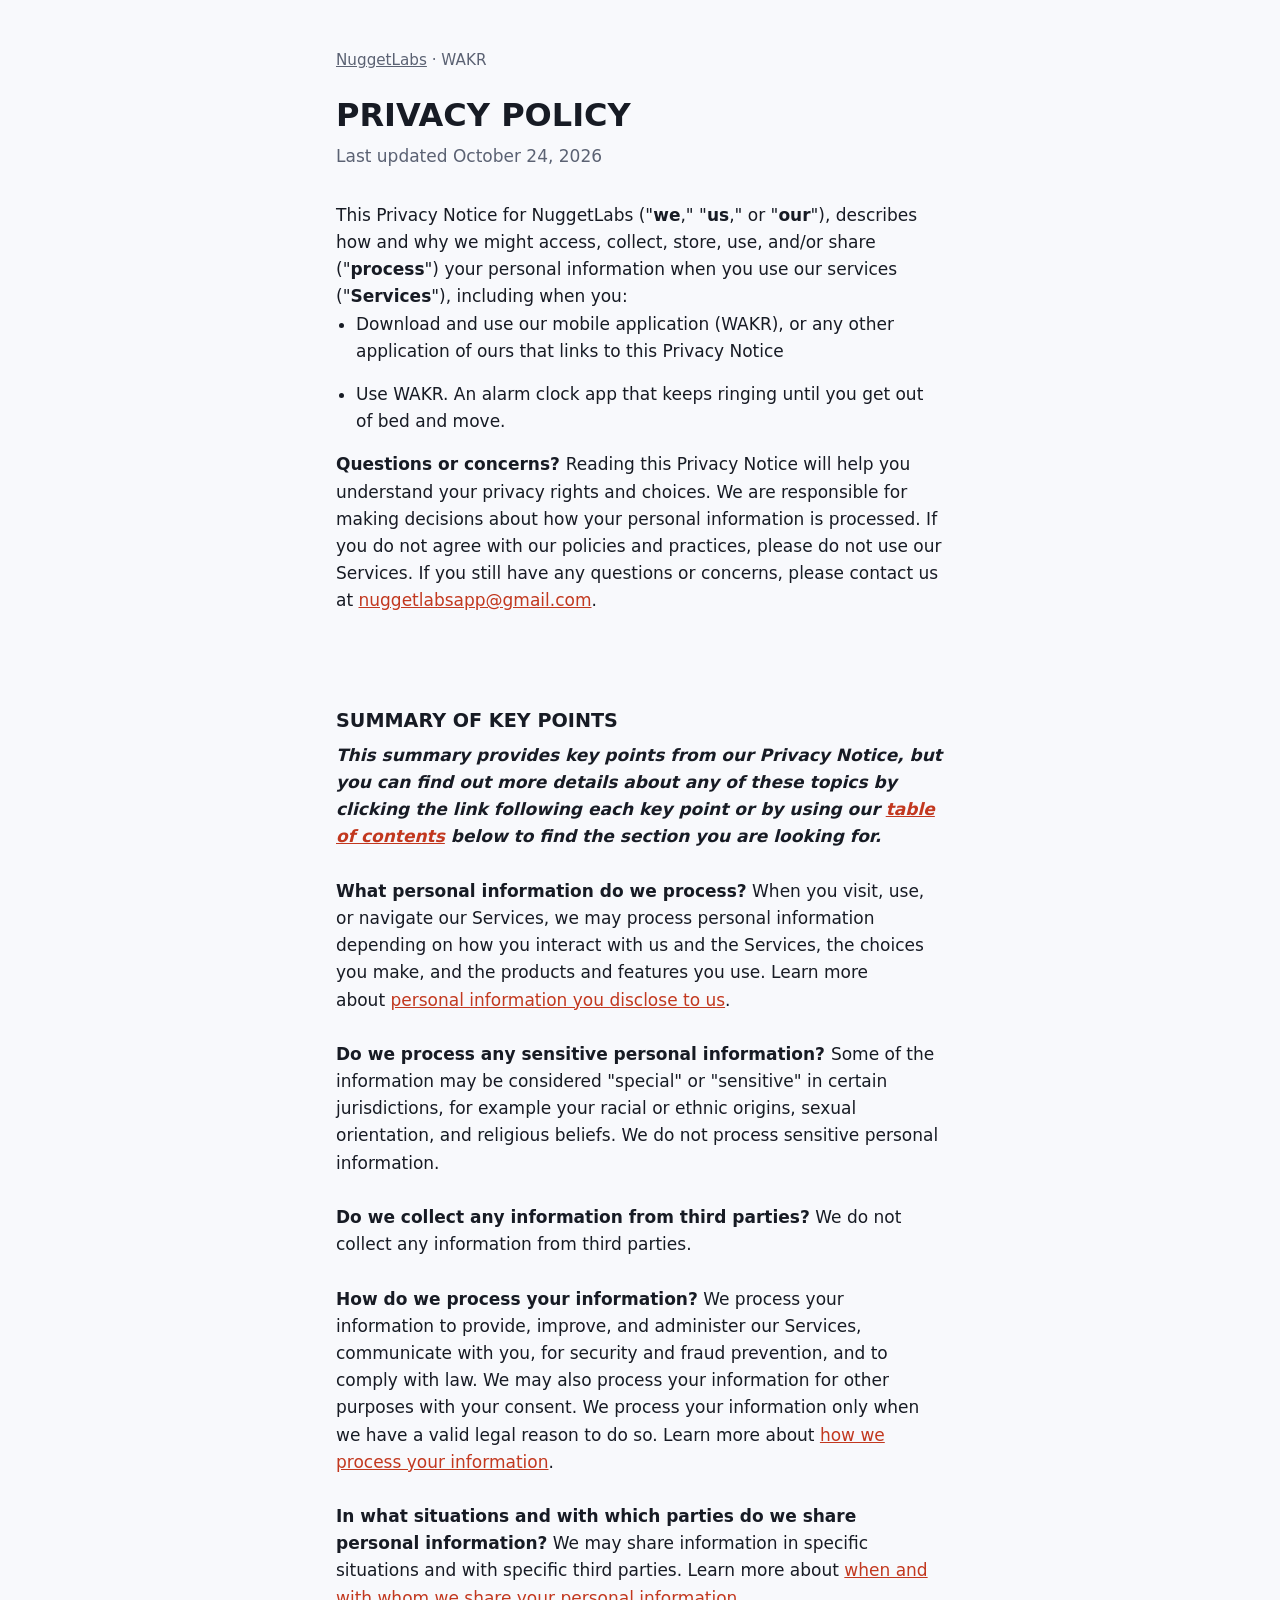
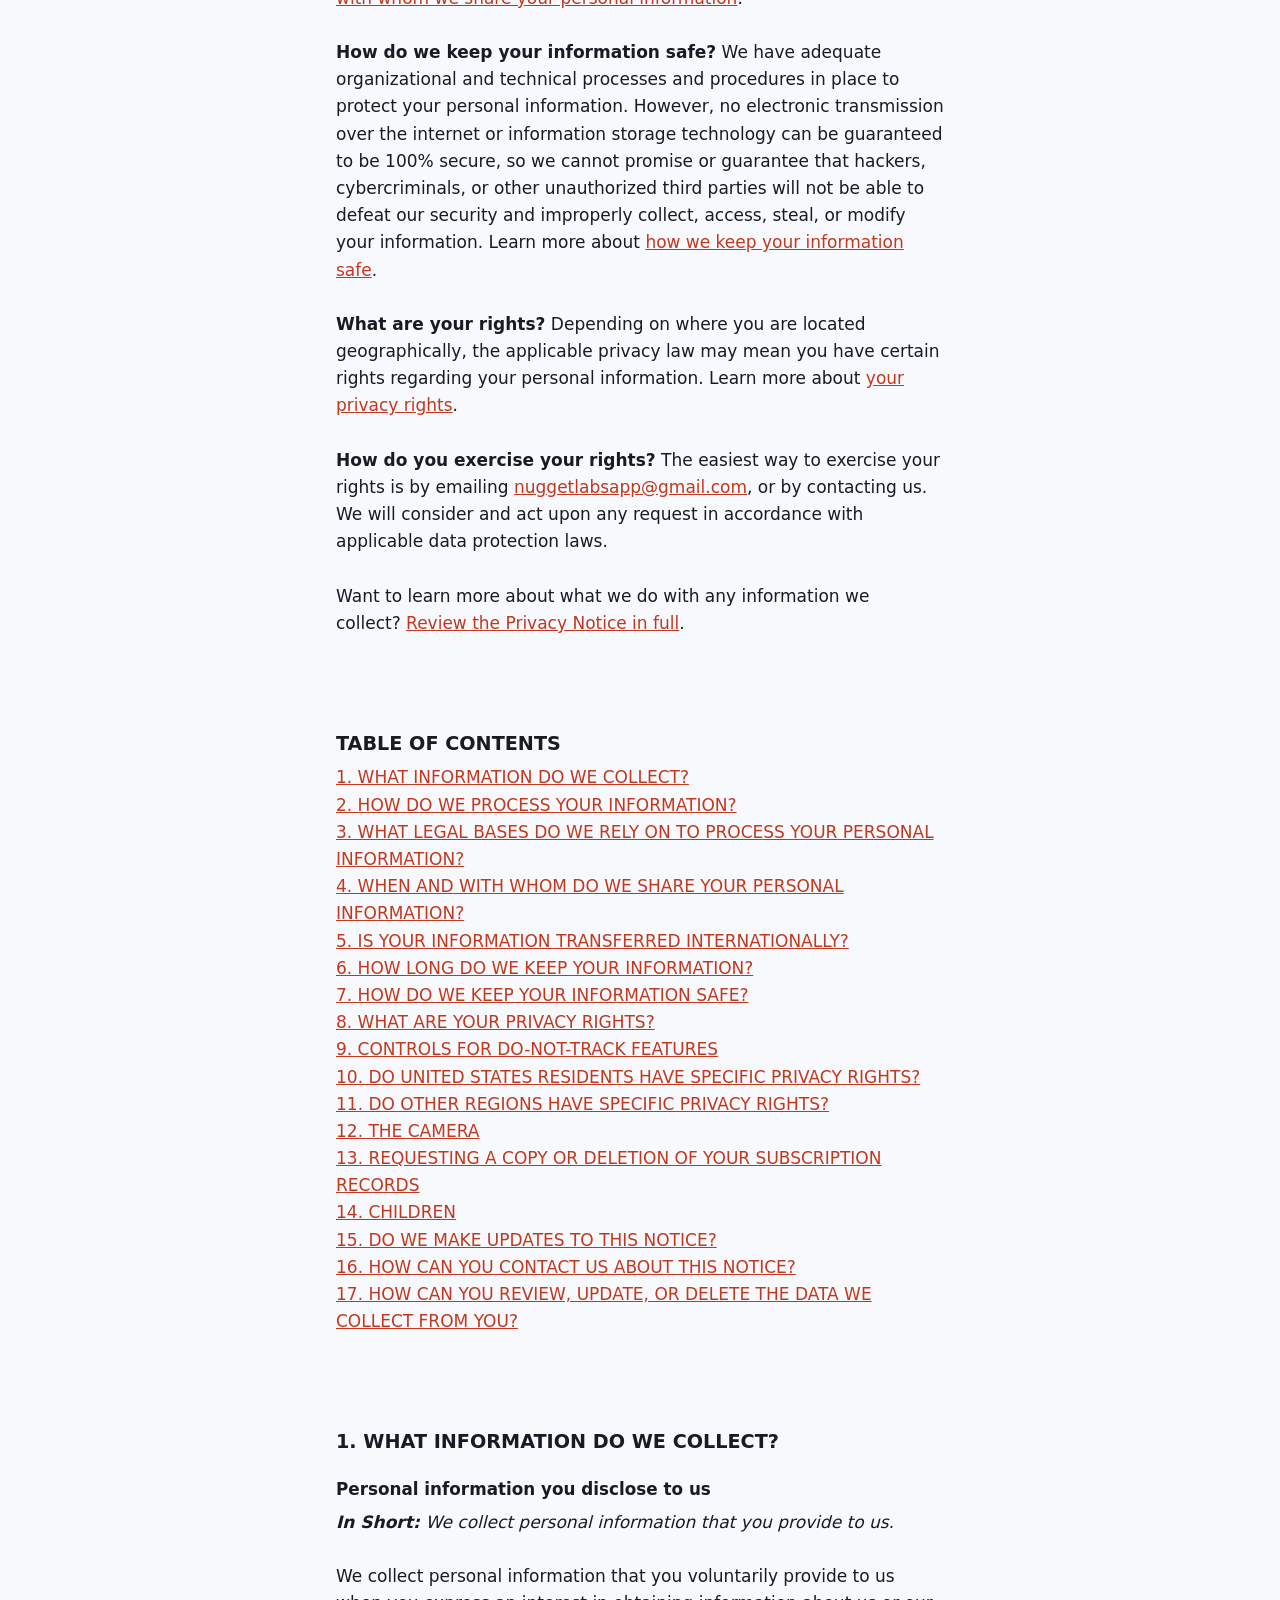
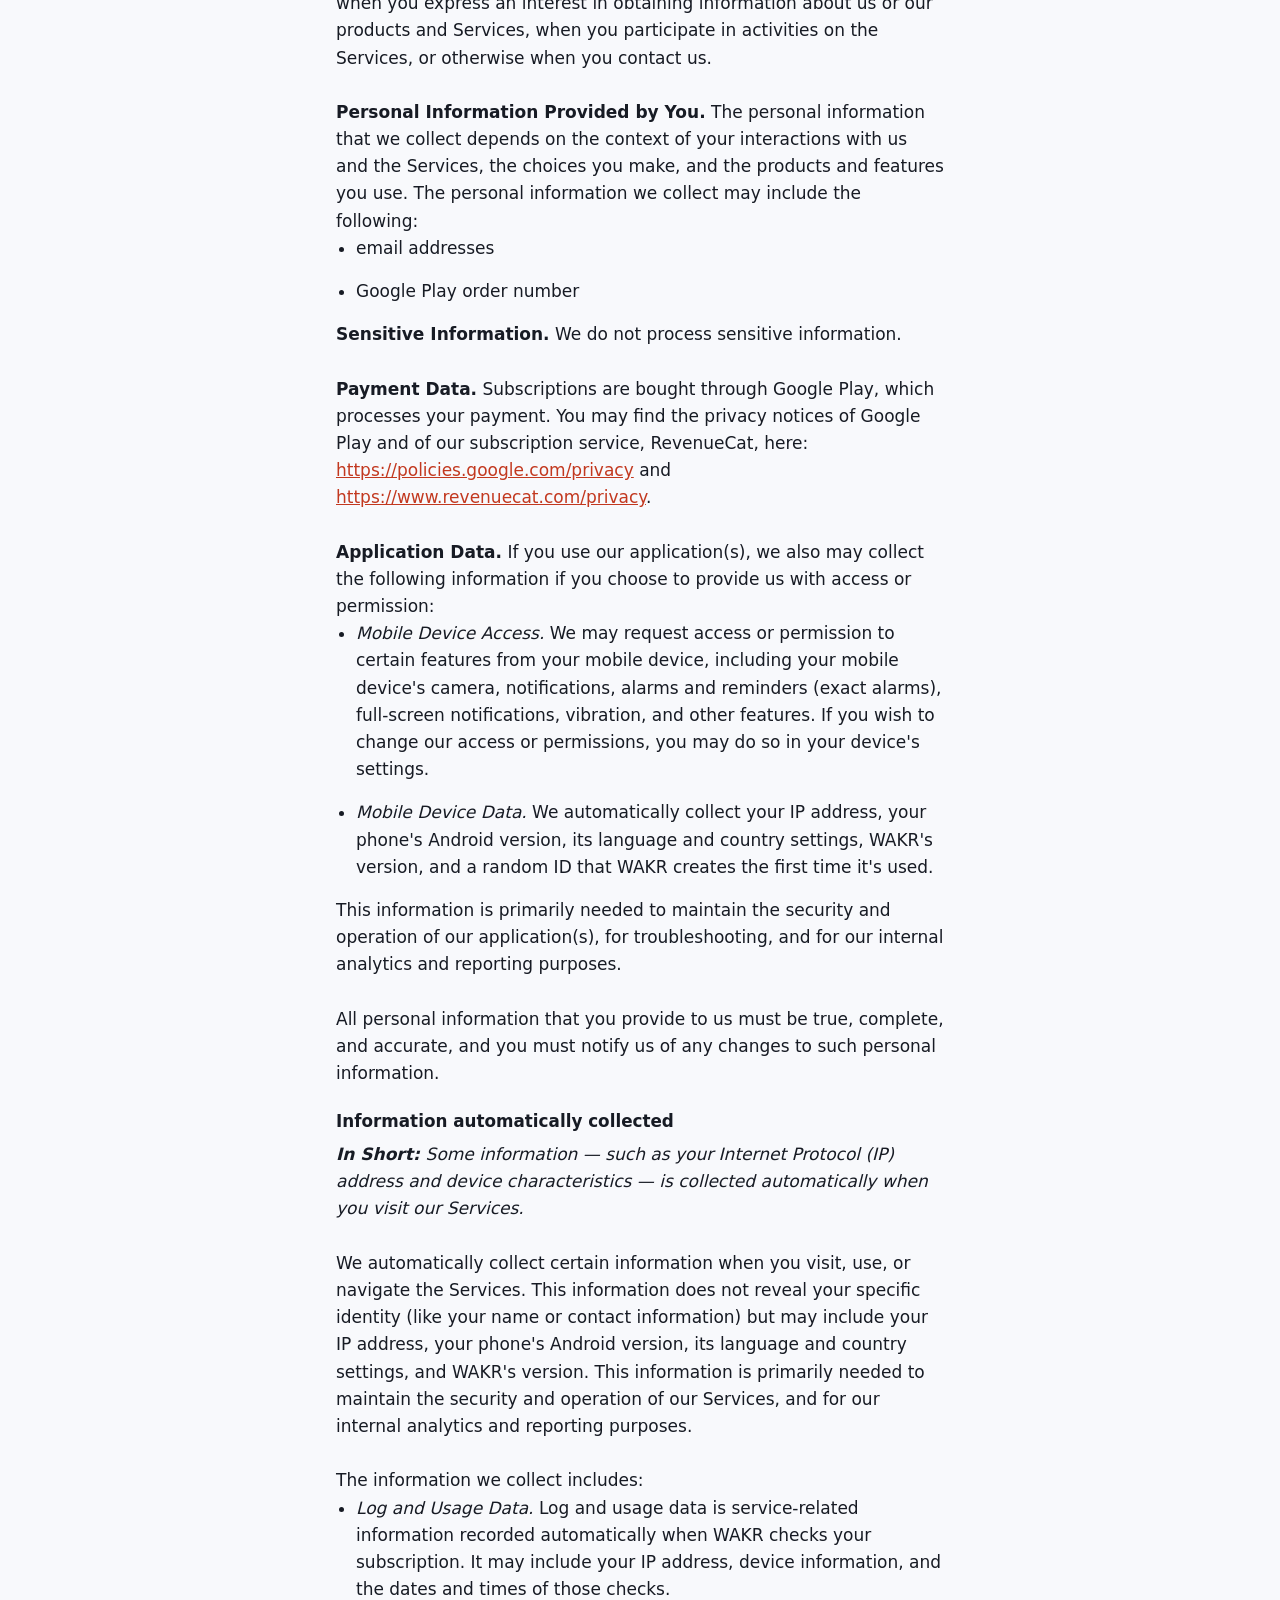
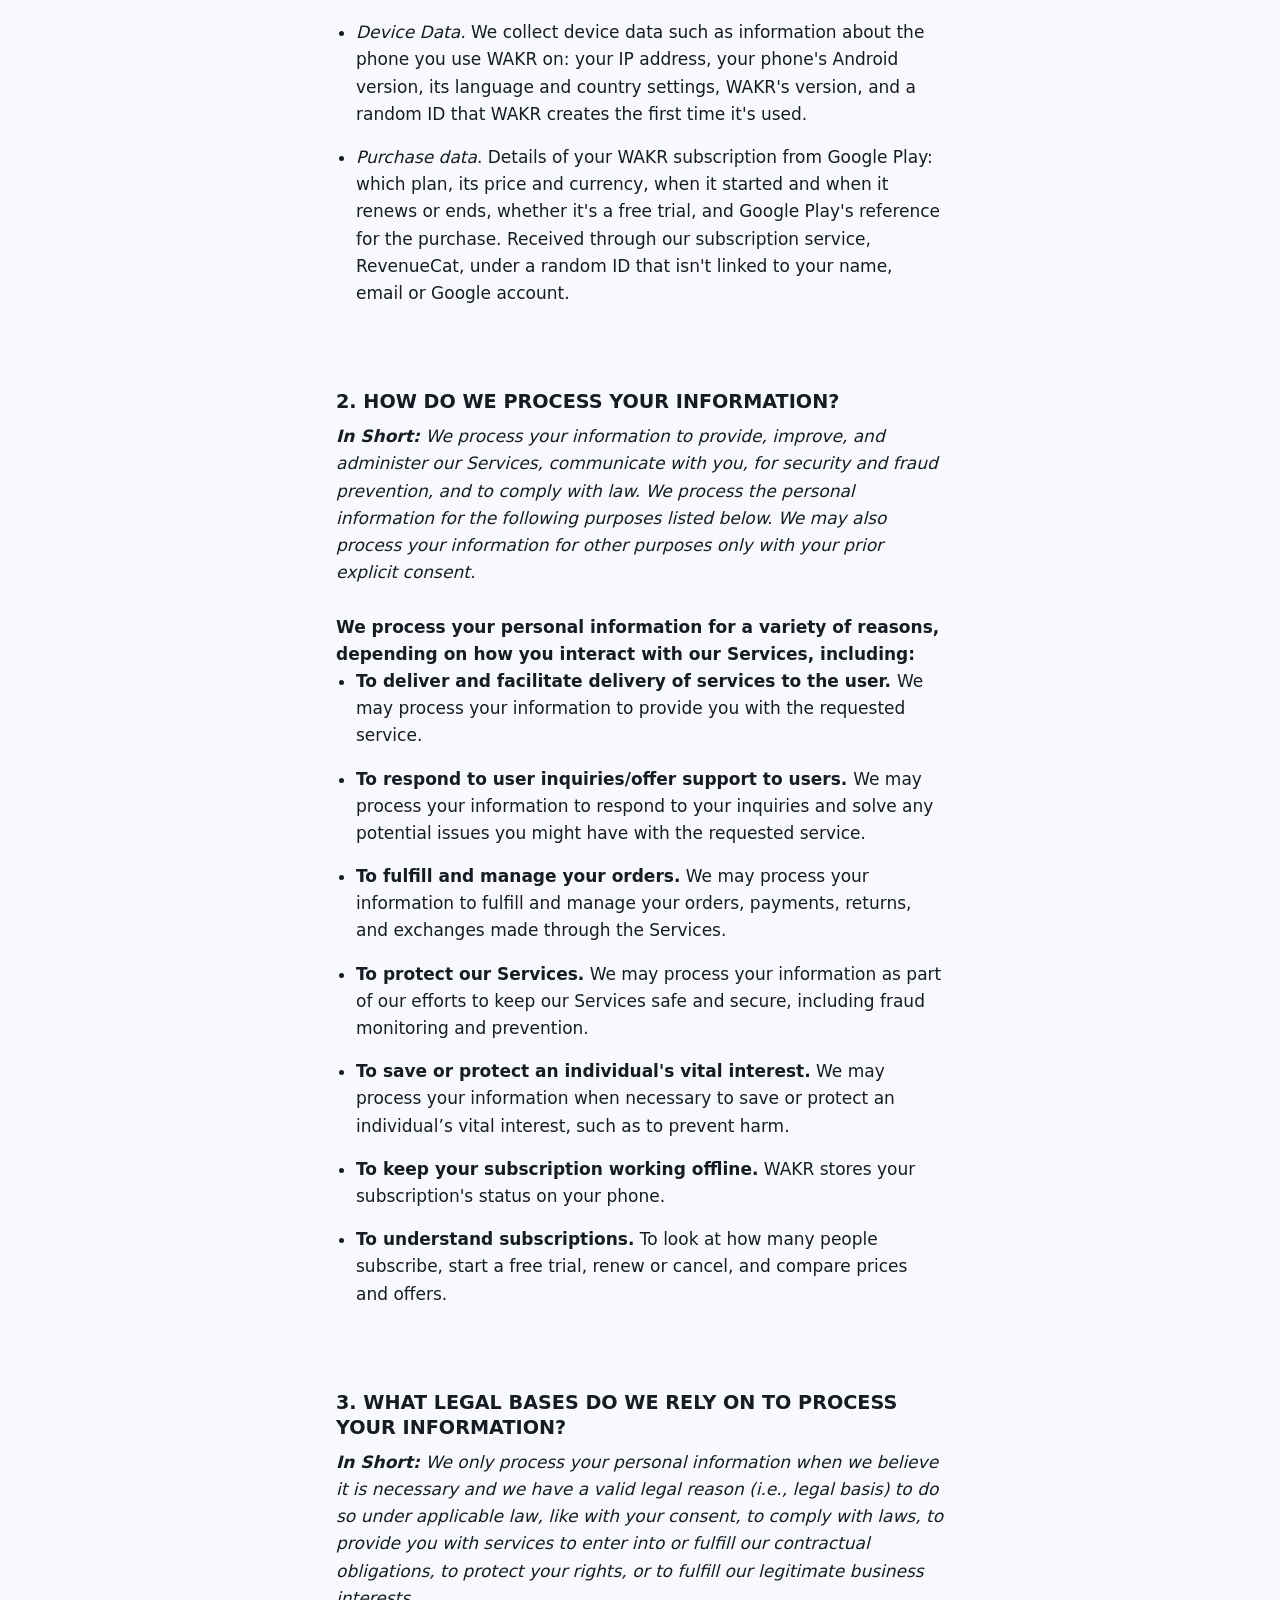
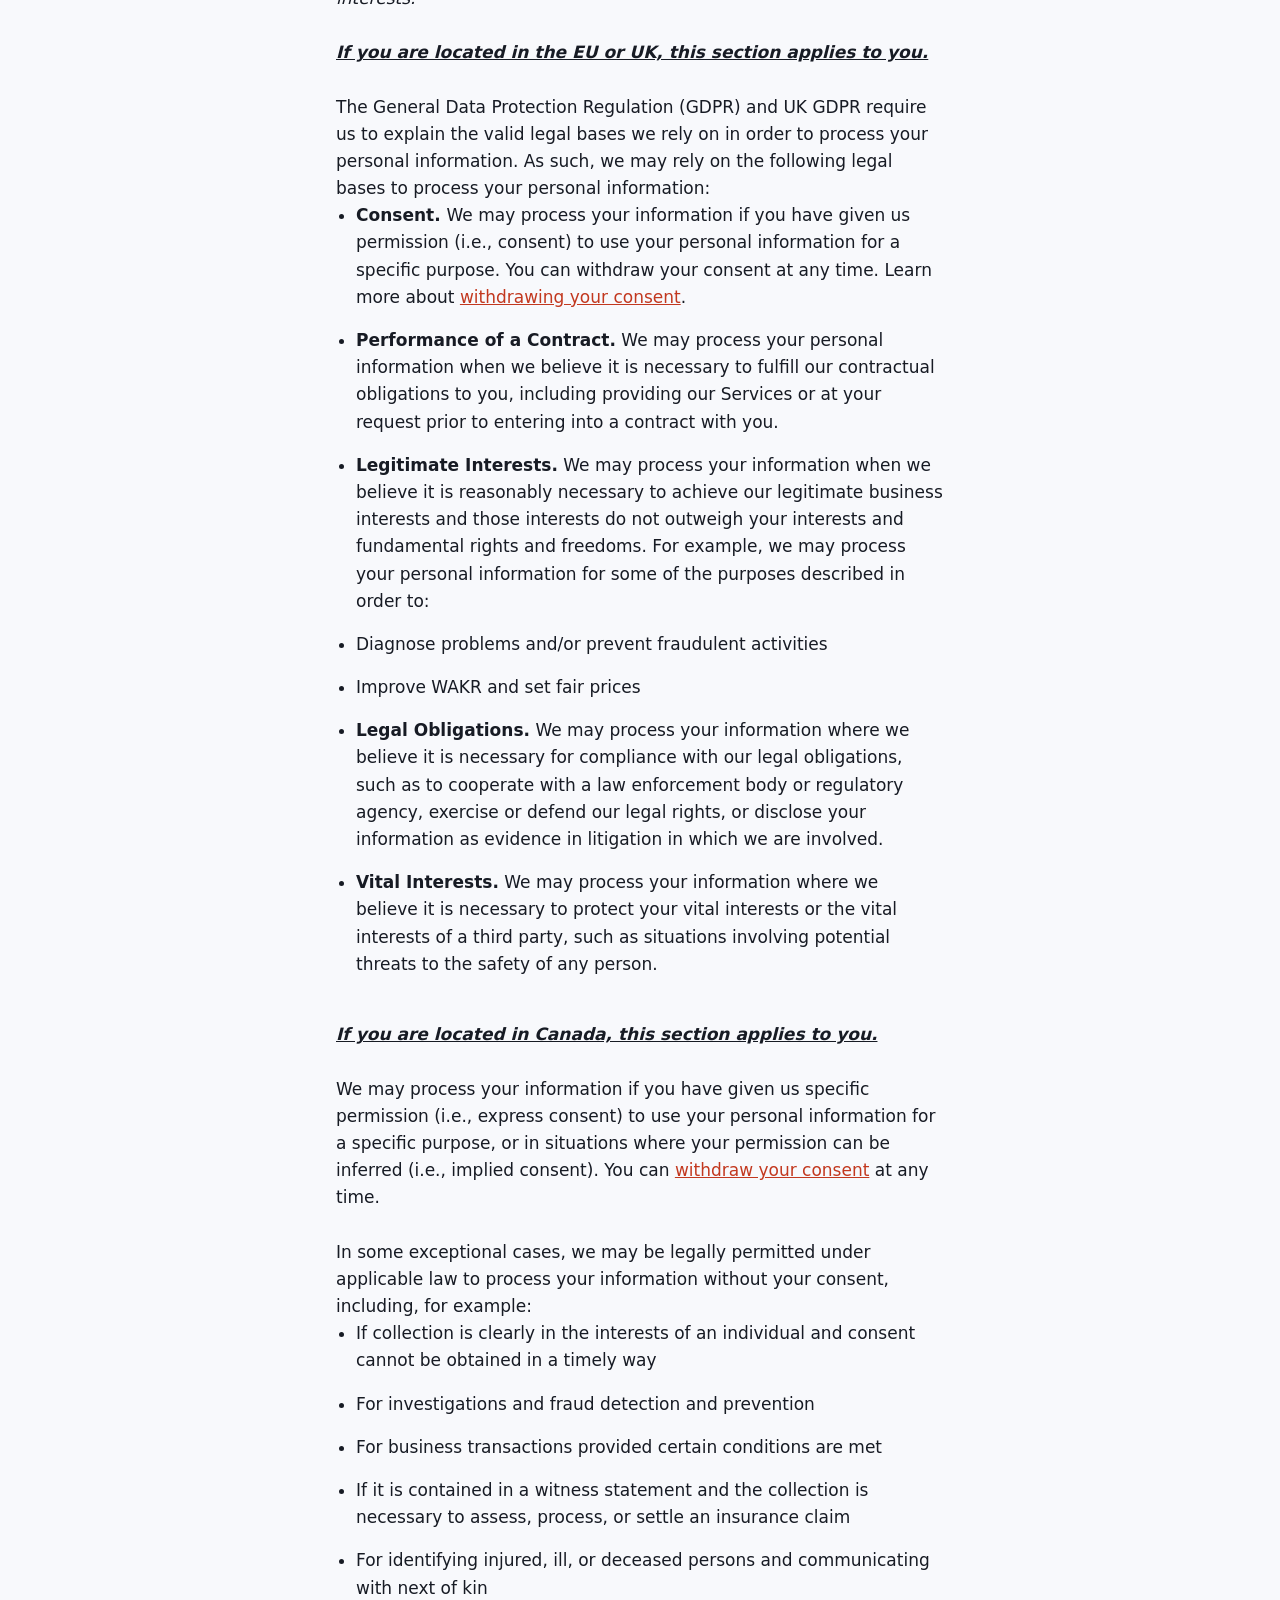
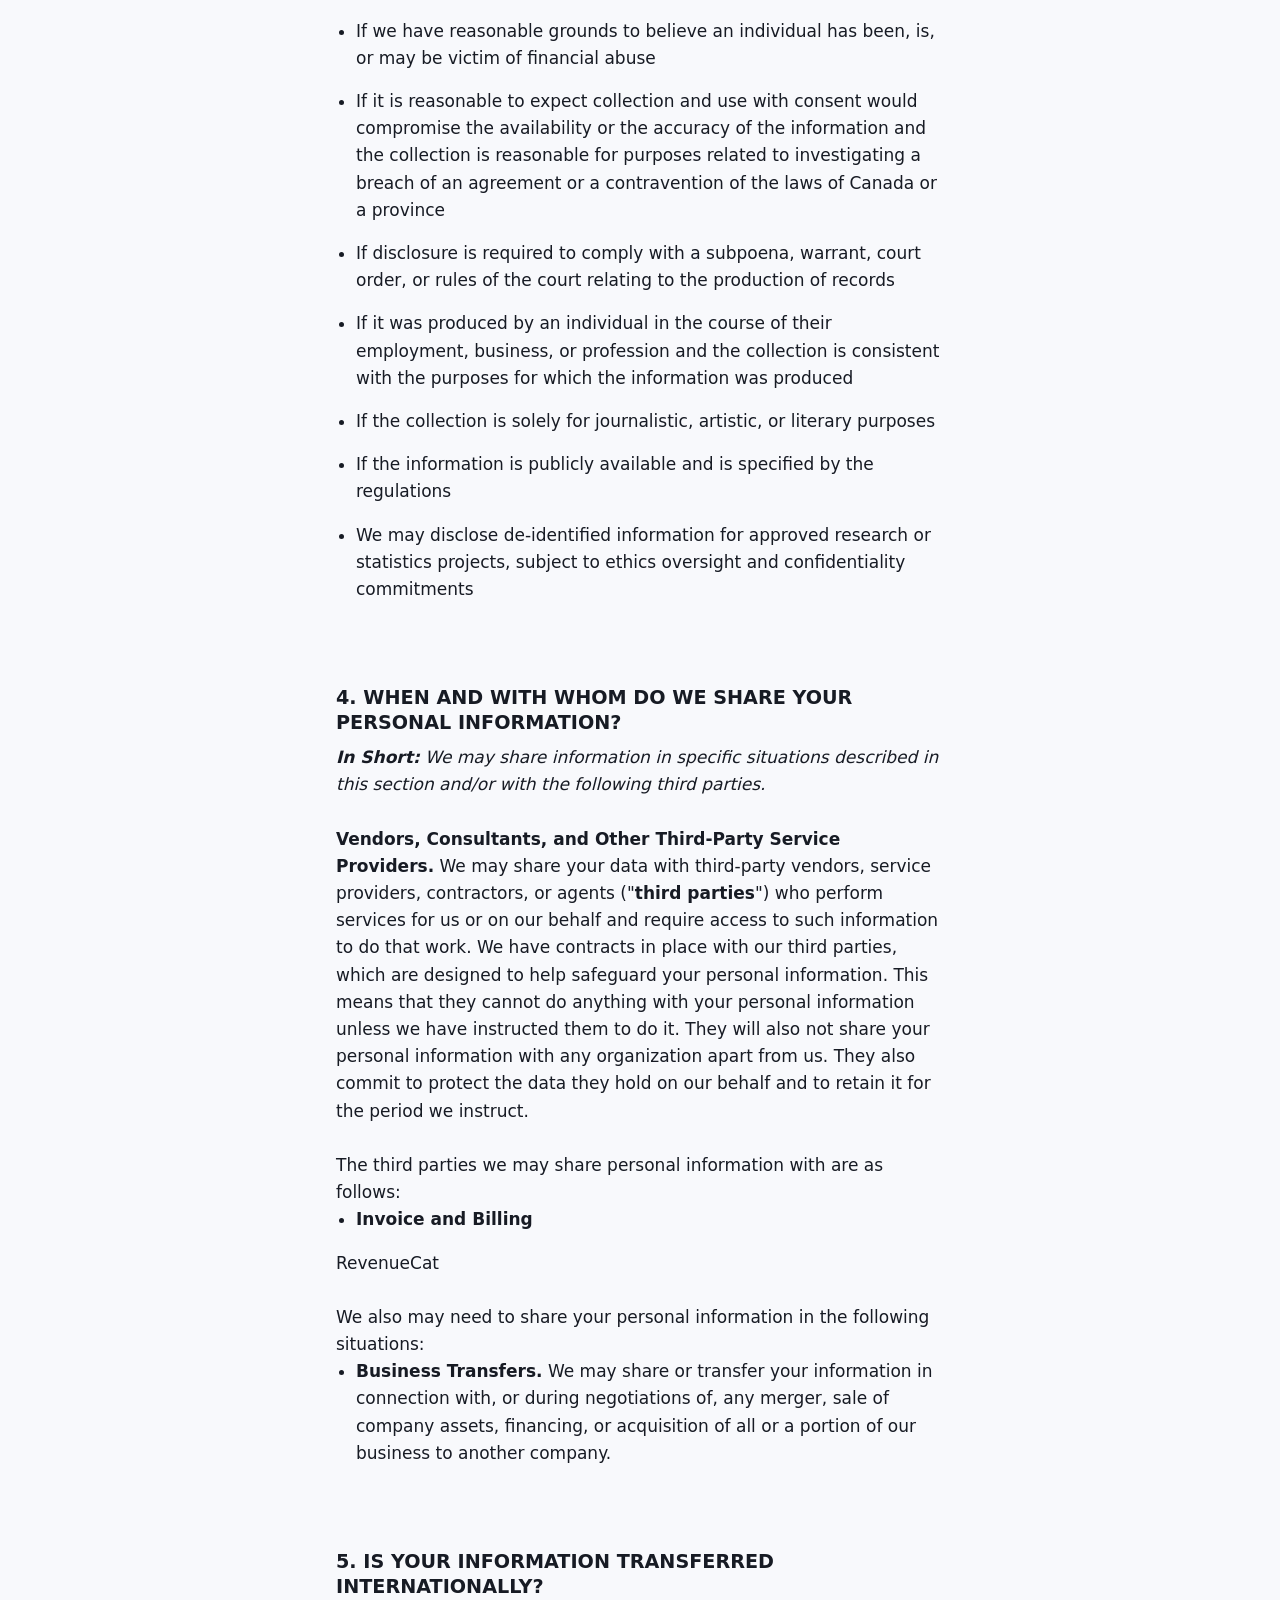
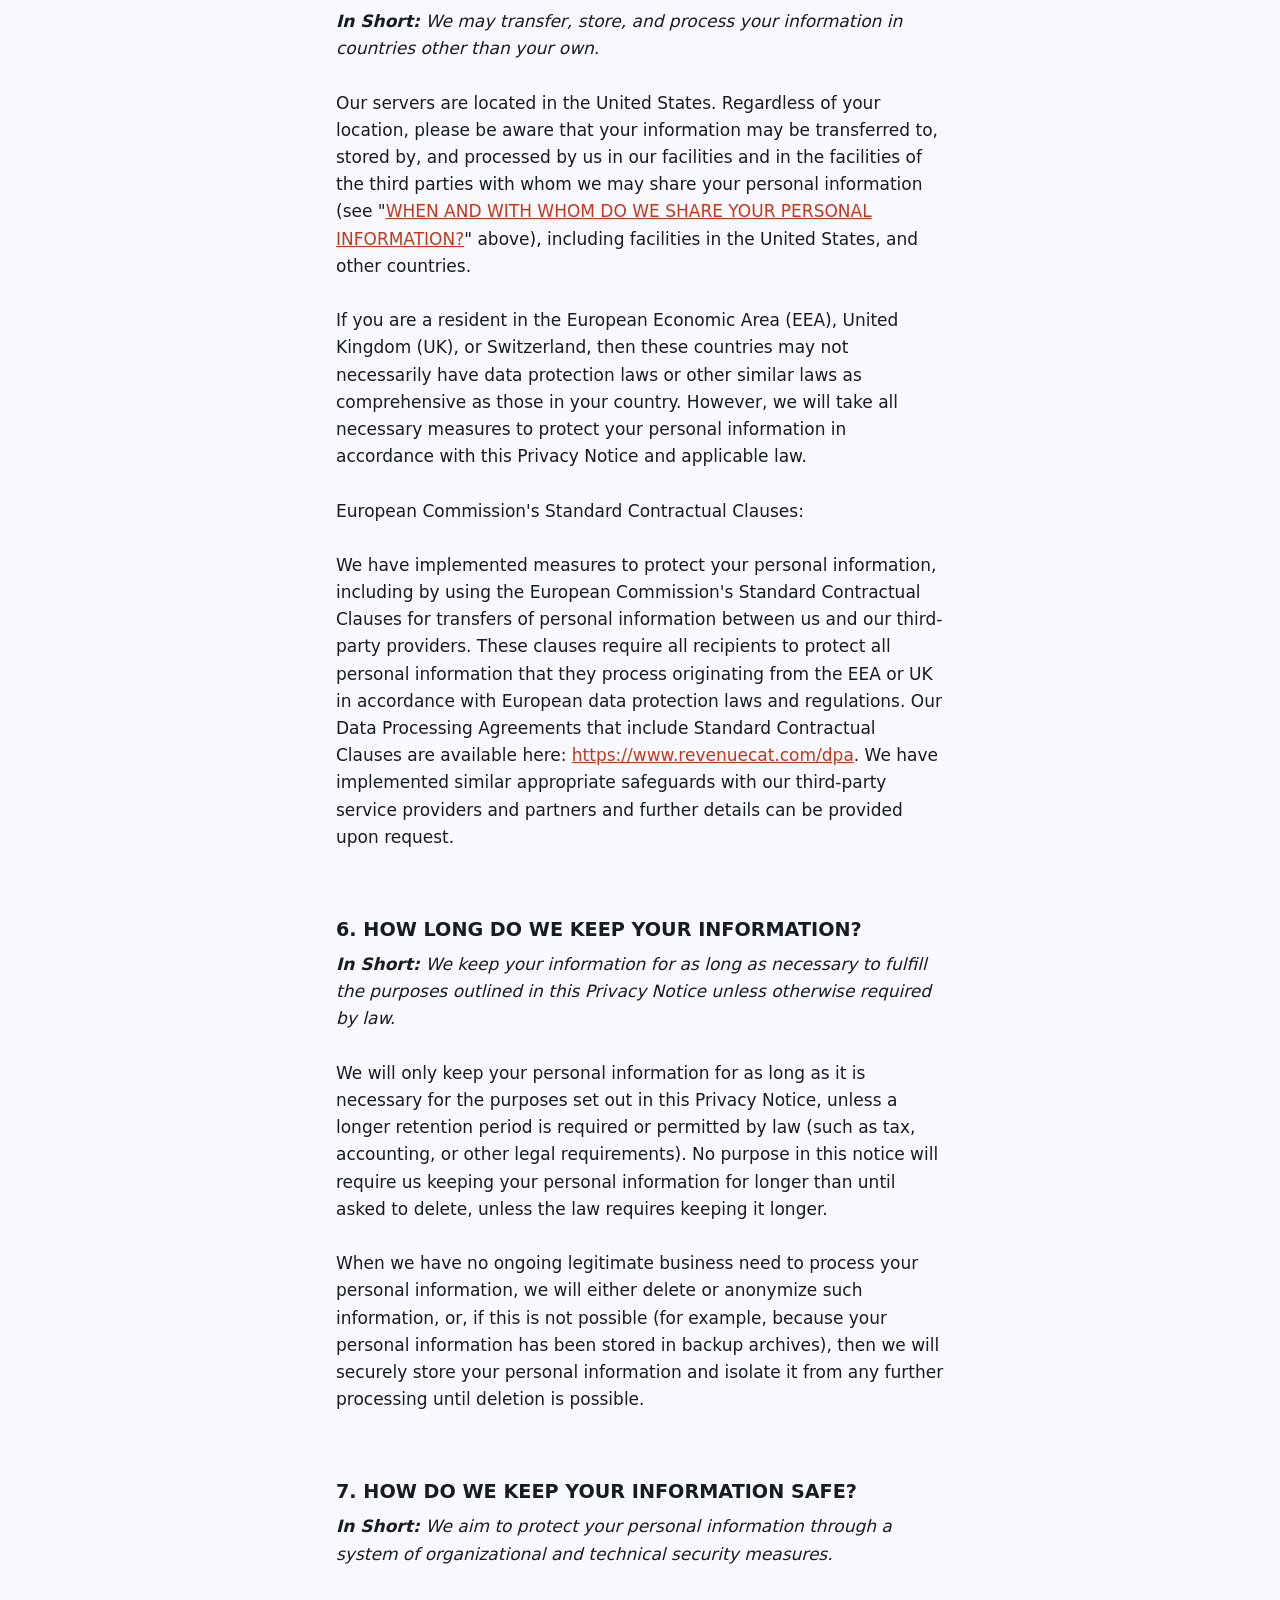
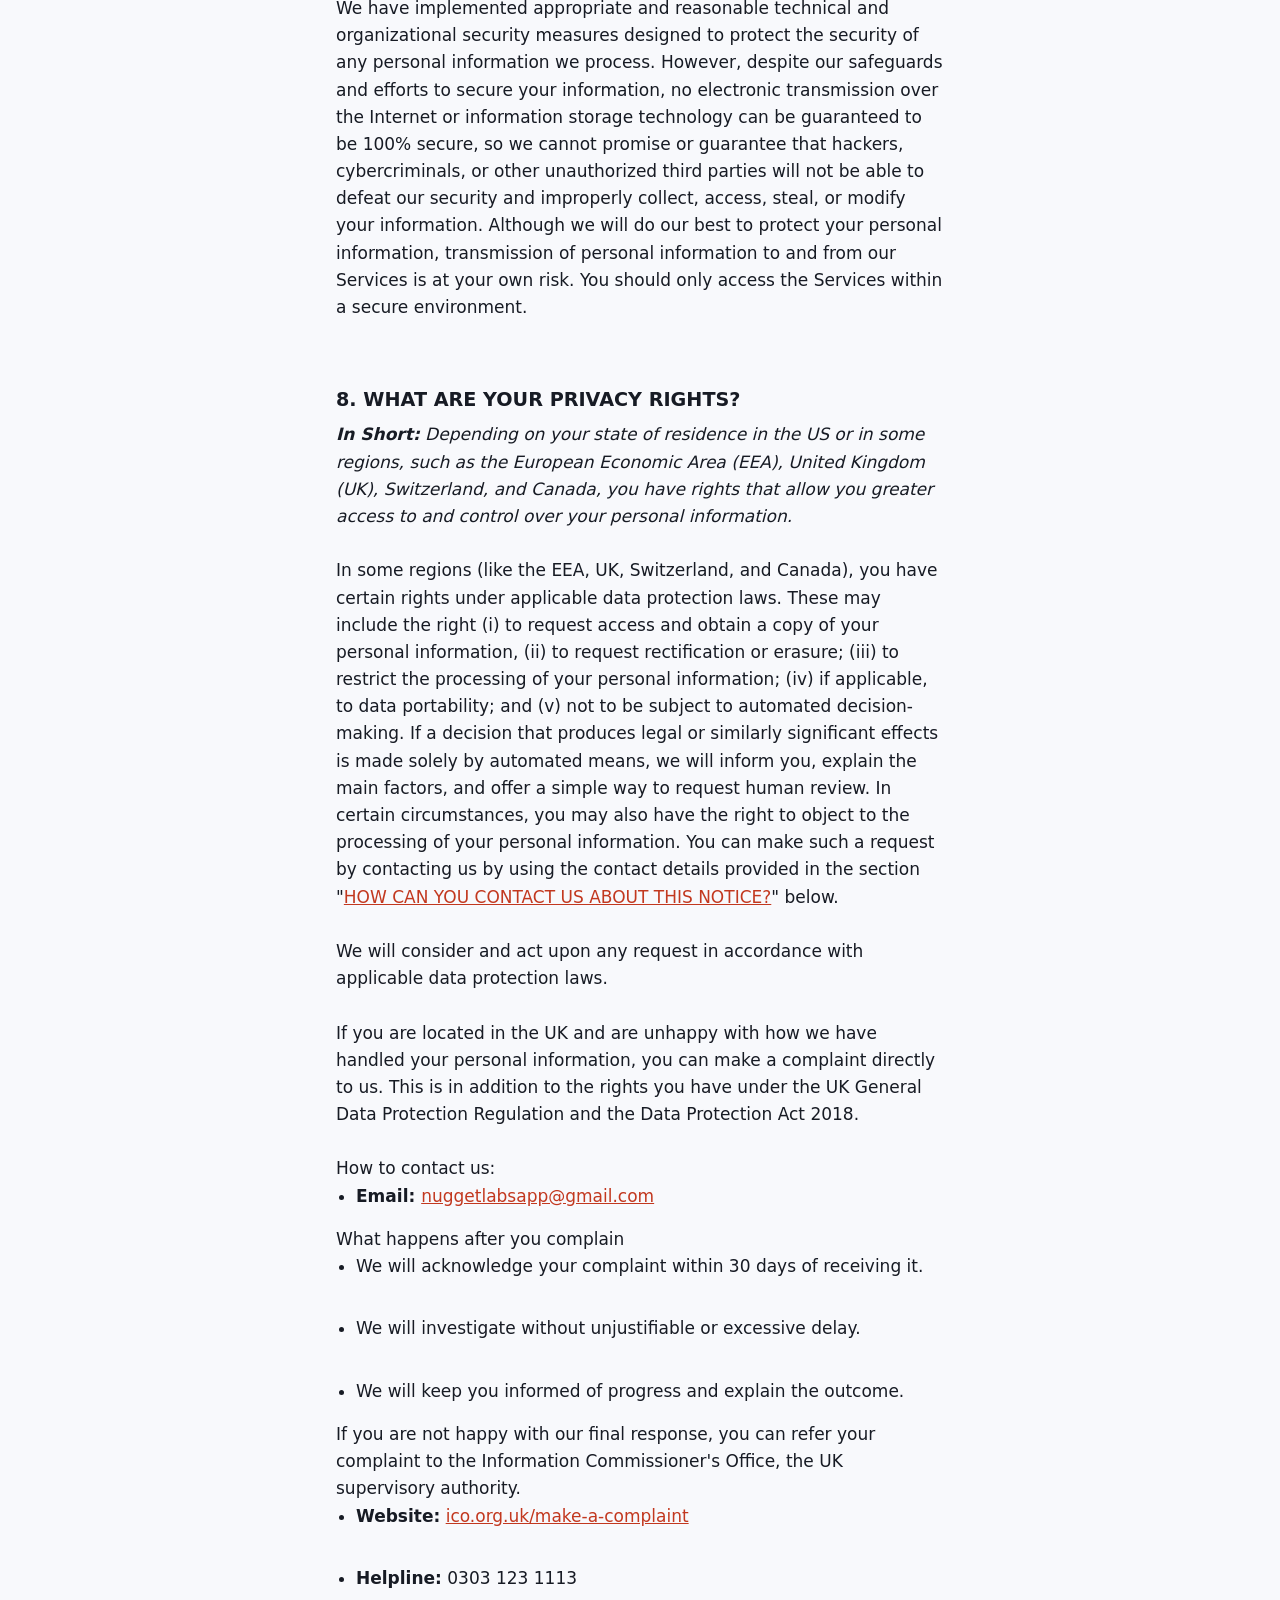
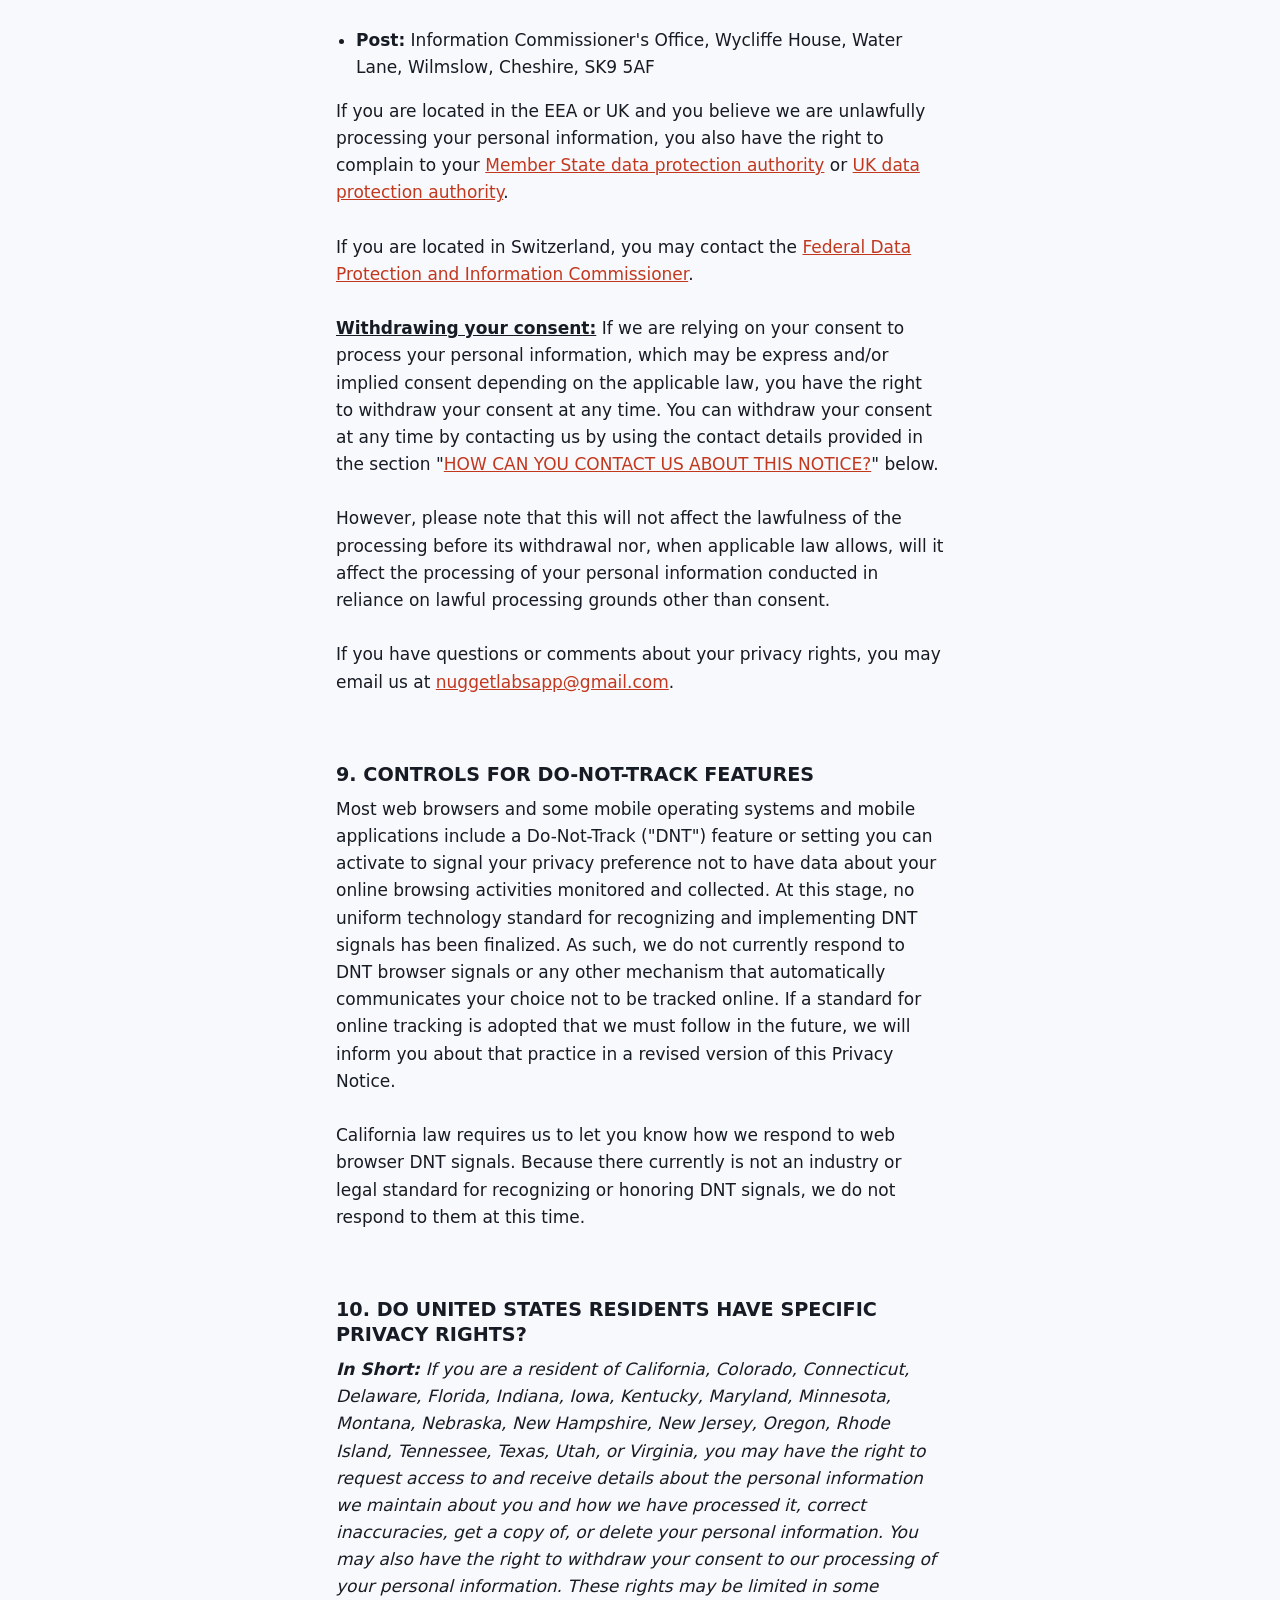
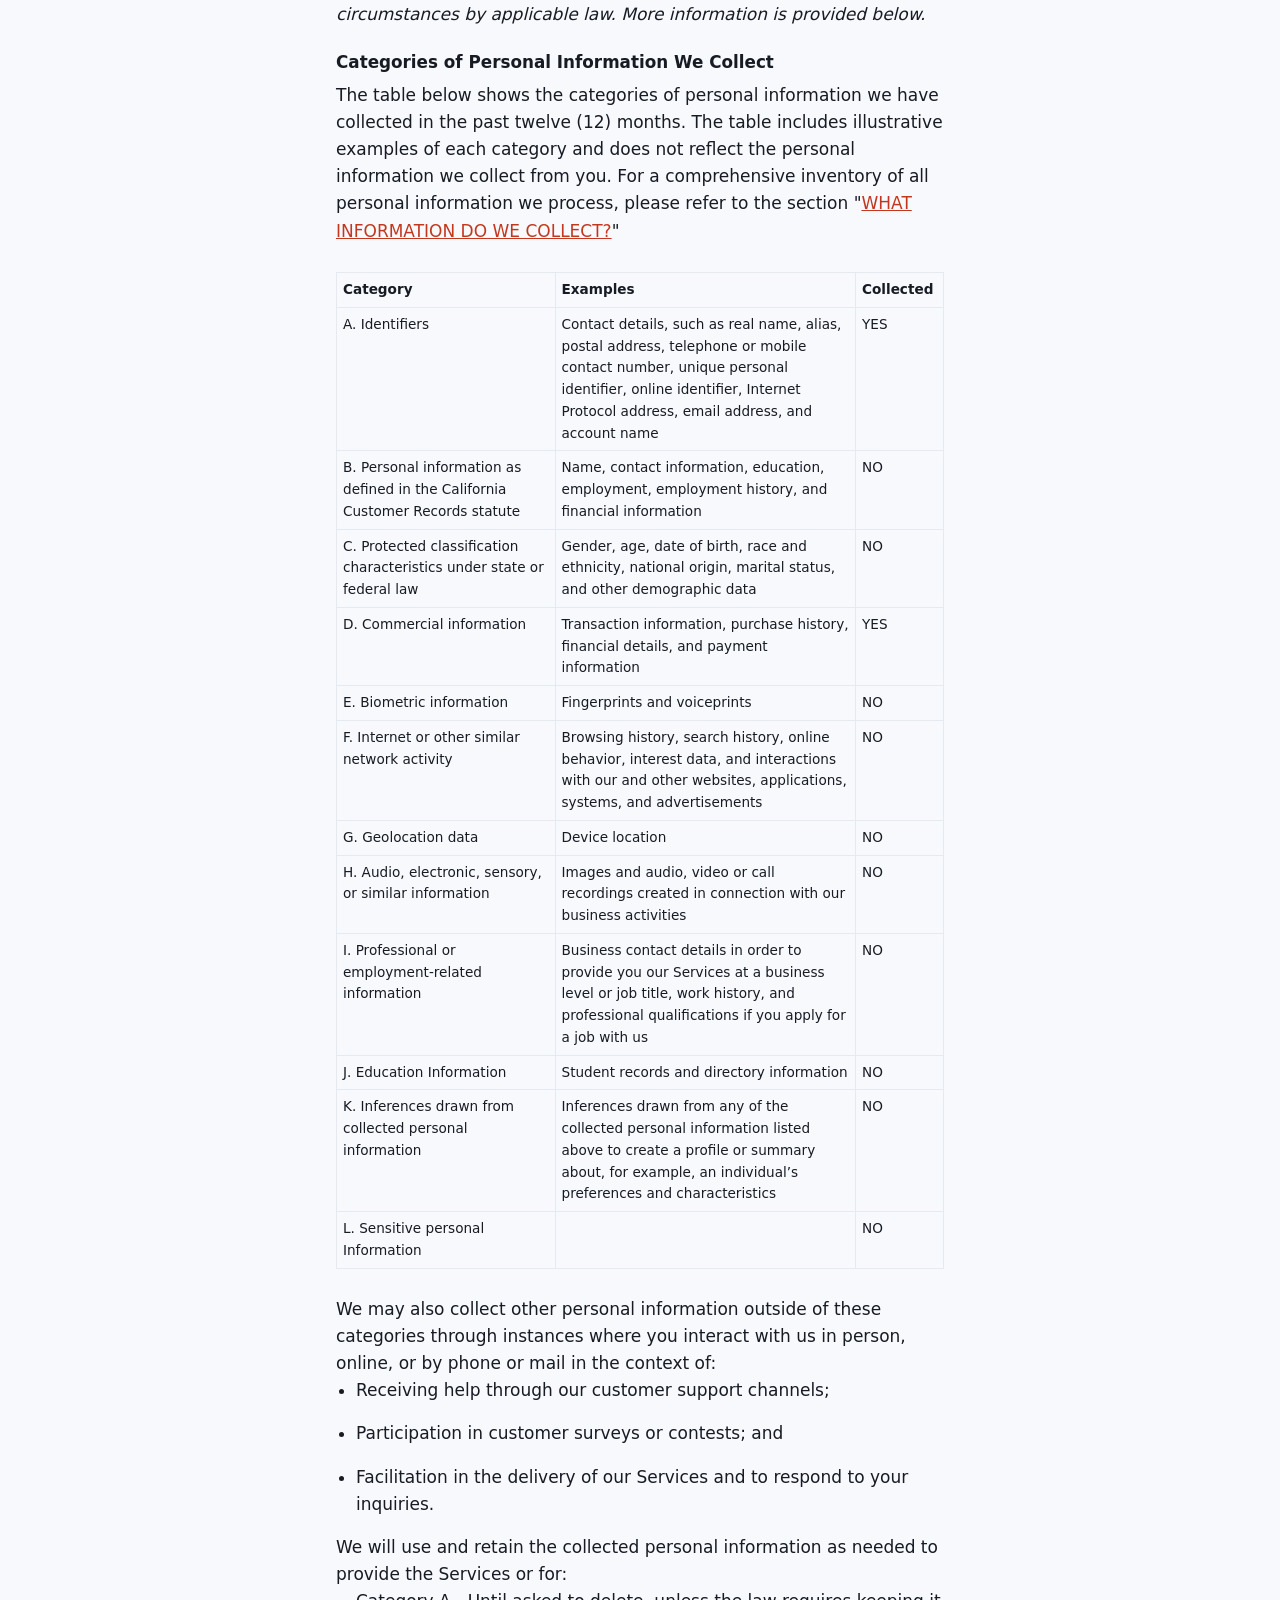
==== commit 50e6ab2b: "Privacy policy v4 (generated with Termly), effective October 24, 2026" ====
--- a/wakr/privacy/index.html
+++ b/wakr/privacy/index.html
@@ -8,173 +8,16 @@
   <link rel="stylesheet" href="../../style.css">
 </head>
 <body>
-<main>
+<main class="policy">
   <p class="eyebrow"><a href="../../">NuggetLabs</a> · WAKR</p>
-  <h1>WAKR Privacy Policy</h1>
-  <p class="meta">Effective October 15, 2026<br>Last updated October 24, 2026</p>
-
-  <p>WAKR is an alarm clock app for Android, made by NuggetLabs. This policy explains what
-  information WAKR uses, where it's kept, and what control you have over it. It covers the
-  WAKR app and this website.</p>
-
-  <p class="summary"><strong>In short:</strong> Everything WAKR records about your alarms
-  and your mornings stays on your phone. The camera check runs entirely on your phone:
-  nothing is recorded, and no image is ever sent to us or to anyone else. The only
-  information that leaves your phone is about your subscription: Google Play handles your
-  payment, and RevenueCat confirms your subscription under a random ID, never your name or
-  email.</p>
-
-  <h2>What WAKR keeps on your phone</h2>
-  <p>To work, WAKR stores the following on your phone. None of it is sent to us or to anyone
-  else, and we can't see it.</p>
-  <ul>
-    <li><strong>Your alarms:</strong> their times, days, labels and sounds, whether they're
-    on, and the wake-up task and length you chose.</li>
-    <li><strong>Your wake-up history:</strong> when each alarm was due, when it rang and when
-    it stopped; whether you finished the task, used the emergency exit or missed the alarm;
-    how long you moved; and whether it was too dark for the camera. WAKR works out your
-    streak from this.</li>
-    <li><strong>A record of recent rings:</strong> for your last 60 alarms, the alarm's
-    label, when it was due and when it rang, and whether your screen was on at the time.
-    WAKR uses this to notice alarms that rang while the app was closed.</li>
-    <li><strong>Your test alarm results:</strong> whether your screen was on, whether the
-    alarm screen appeared, and your answer to "Did you hear it?".</li>
-    <li><strong>Your setup:</strong> your answers to the setup questions, the plan you
-    chose, and which setup steps you've completed.</li>
-    <li><strong>Your settings</strong>, such as light or dark appearance.</li>
-    <li><strong>Your subscription:</strong> your plan, whether it's active, and when it
-    renews or ends, as RevenueCat last reported it, so WAKR works offline.</li>
-  </ul>
-  <p>WAKR also checks a few things on your phone, without storing or sending them: your
-  phone's manufacturer (to show Samsung-only setup steps), whether its permissions and
-  settings are on (to show what needs fixing), and your alarm volume (to warn you if it's
-  low). If you tap <strong>Turn it up</strong>, WAKR raises your alarm volume.</p>
-
-  <h2>The camera</h2>
-  <p>WAKR uses your phone's camera to check that you're up and moving before your alarm
-  stops, and during the practice run. The check runs entirely on your phone: it estimates
-  where your body is in each camera frame, and how bright the image is, so it can tell
-  whether you're moving and whether there's enough light. These estimates are used in the
-  moment and then discarded. No photos, video or body measurements are saved, and nothing
-  leaves your phone. WAKR doesn't identify you or recognize faces.</p>
-  <p>The camera is only on while the wake-up task or the practice run is on screen.</p>
-
-  <h2>What appears on your lock screen</h2>
-  <p>When an alarm rings, its label is shown on the alarm screen and in its notification,
-  including over your lock screen. Anyone who sees your phone while it rings can see the
-  label.</p>
-
-  <h2>Permissions</h2>
-  <p>WAKR asks for these permissions, for these reasons only:</p>
-  <ul>
-    <li><strong>Camera:</strong> for the wake-up task and the practice run, as described
-    above.</li>
-    <li><strong>Notifications:</strong> Android shows your alarm, including the alarm
-    screen, through a notification.</li>
-    <li><strong>Alarms and reminders:</strong> so your alarm rings at exactly the time you
-    set.</li>
-    <li><strong>Full-screen notifications:</strong> to show the alarm screen over your lock
-    screen.</li>
-    <li><strong>Running in the foreground:</strong> to keep your alarm ringing until you
-    turn it off.</li>
-    <li><strong>Running at startup:</strong> to set your alarms again after your phone
-    restarts.</li>
-    <li><strong>Vibration and keeping the phone awake:</strong> while your alarm rings.</li>
-  </ul>
-  <p>WAKR also has Android's standard permissions to use the internet and to check your
-  network connection, and Google Play's permission for in-app purchases. WAKR uses the
-  internet only for your subscription, as described below. WAKR doesn't use your location,
-  microphone, contacts, photos or files.</p>
-  <p>WAKR may ask you to change some settings on your phone, such as battery optimization
-  and Do Not Disturb, so your alarm isn't delayed or silenced. Changing them doesn't give
-  WAKR any information. You can turn any permission off in your phone's settings, but WAKR
-  may then be unable to wake you.</p>
-
-  <h2>Subscriptions</h2>
-  <p>You buy a WAKR subscription through Google Play, which handles your payment under the
-  <a href="https://policies.google.com/privacy">Google Privacy Policy</a>. We never see
-  your payment details.</p>
-  <p>WAKR uses RevenueCat, a subscription service, to confirm whether you have an active
-  subscription. When you open WAKR, buy a subscription or restore one, WAKR sends
-  RevenueCat:</p>
-  <ul>
-    <li><strong>A random ID</strong> that WAKR creates the first time it's used. It isn't
-    linked to your name, email or Google account.</li>
-    <li><strong>Your WAKR purchases from Google Play:</strong> which plan, its price and
-    currency, when it started and when it renews or ends, whether it's a free trial, and
-    Google Play's reference for the purchase.</li>
-    <li><strong>Technical details:</strong> your phone's Android version, its language and
-    country settings, and WAKR's version. Like any internet connection, it also reveals
-    your IP address.</li>
-  </ul>
-  <p>RevenueCat processes this for us, as our service provider, under its
-  <a href="https://www.revenuecat.com/privacy">privacy policy</a>. We use it to unlock WAKR
-  for subscribers and to see how many people subscribe, start a trial or cancel. We can see
-  it in RevenueCat's dashboard, but nothing in it tells us who you are.</p>
-
-  <h2>What we collect and share</h2>
-  <p>Only the subscription information above. We don't sell or share personal information.
-  WAKR has no ads and doesn't track how you use it, and you don't need an account to use
-  it.</p>
-
-  <h2>Google Play</h2>
-  <p>You get WAKR from Google Play, which Google runs under the
-  <a href="https://policies.google.com/privacy">Google Privacy Policy</a>. Google gives app
-  developers combined statistics, such as install numbers, and anonymous crash reports from
-  people who have chosen to share diagnostic data with Google. We use these only to find and
-  fix problems.</p>
-
-  <h2>Backups and new phones</h2>
-  <p>If backup is turned on for your phone, Android may include WAKR's information in your
-  backup to your Google Account, and copy it to a new phone when you move your data across.
-  Google stores those backups under its own terms, not us. You can manage them in your
-  phone's settings.</p>
-
-  <h2 id="delete">How long information is kept, and deleting it</h2>
-  <p>Everything WAKR keeps stays on your phone:</p>
-  <ul>
-    <li><strong>Alarms</strong> stay until you delete them in WAKR.</li>
-    <li><strong>The record of recent rings</strong> keeps only your last 60 alarms.</li>
-    <li><strong>Test alarm results</strong> are replaced by each new test, and removed once
-    WAKR has shown you the result.</li>
-    <li><strong>Your wake-up history, setup answers and settings</strong> stay until you
-    uninstall WAKR or clear its storage. WAKR doesn't have a way to delete these
-    individually.</li>
-  </ul>
-  <p>To delete everything on your phone, uninstall WAKR, or clear its storage in your
-  phone's settings (Settings → Apps → WAKR → Storage). We hold no copy of it, so there's
-  nothing for us to access, correct, export or delete.</p>
-  <p><strong>Subscription records</strong> are kept in RevenueCat until you ask us to delete
-  them. To ask for a copy or for them to be deleted, email us your Google Play order number.
-  It starts with "GPA.", and it's in Google's receipt email and in the Play Store under
-  Payments &amp; subscriptions › Budget &amp; history. We'll reply within 30 days. Deleting
-  them doesn't cancel your subscription; cancel in Google Play first.</p>
-
-  <h2>Security</h2>
-  <p>WAKR's information is kept in its private storage on your phone, which Android doesn't
-  let other apps read. WAKR doesn't add encryption of its own. Your phone's lock screen, and
-  on phones that have it, built-in storage encryption, also protect it.</p>
-
-  <h2>Children</h2>
-  <p>WAKR is meant for people aged 13 and over. It isn't directed at children under 13, and
-  we don't knowingly collect personal information from children under 13.</p>
-
-  <h2>This website</h2>
-  <p>This policy is published on a website hosted by GitHub Pages. The website has no
-  cookies, analytics or tracking. GitHub logs visitors' IP addresses for security, under the
-  <a href="https://docs.github.com/en/site-policy/privacy-policies/github-general-privacy-statement">GitHub
-  Privacy Statement</a>.</p>
-
-  <h2>Changes to this policy</h2>
-  <p>If WAKR starts sending any other information off your phone, for example for an
-  optional backup of your streak, we'll update this policy before that version of the app
-  is released, and change the "Last updated" date at the top.</p>
-
-  <h2>Contact</h2>
-  <p>NuggetLabs<br>
-  <a href="mailto:nuggetlabsapp@gmail.com">nuggetlabsapp@gmail.com</a></p>
-
-  <footer>© 2026 NuggetLabs</footer>
+<div>
+      <div><h1>PRIVACY POLICY</h1></div><p class="meta">Last updated October 24, 2026</p><div>This Privacy Notice for NuggetLabs ("<strong>we</strong>," "<strong>us</strong>," or "<strong>our</strong>"), describes how and why we might access, collect, store, use, and/or share ("<strong>process</strong>") your personal information when you use our services ("<strong>Services</strong>"), including when you:<ul><li>Download and use our mobile application (WAKR), or any other application of ours that links to this Privacy Notice</li></ul><ul><li>Use WAKR. An alarm clock app that keeps ringing until you get out of bed and move.</li></ul><div><strong>Questions or concerns?&nbsp;</strong>Reading this Privacy Notice will help you understand your privacy rights and choices. We are responsible for making decisions about how your personal information is processed. If you do not agree with our policies and practices, please do not use our Services. If you still have any questions or concerns, please contact us at <a target="_blank" href="mailto:nuggetlabsapp@gmail.com">nuggetlabsapp@gmail.com</a>.</div><div><br></div><div><br></div><div><h2>SUMMARY OF KEY POINTS</h2></div><div><strong><em>This summary provides key points from our Privacy Notice, but you can find out more details about any of these topics by clicking the link following each key point or by using our&nbsp;</em></strong><a href="#toc"><strong><em>table of contents</em></strong></a><strong><em>&nbsp;below to find the section you are looking for.</em></strong></div><div><br></div><div><strong>What personal information do we process?</strong> When you visit, use, or navigate our Services, we may process personal information depending on how you interact with us and the Services, the choices you make, and the products and features you use. Learn more about&nbsp;<a href="#personalinfo">personal information you disclose to us</a>.</div><div><br></div><div><strong>Do we process any sensitive personal information?&nbsp;</strong>Some of the information may be considered "special" or "sensitive" in certain jurisdictions, for example your racial or ethnic origins, sexual orientation, and religious beliefs. We do not process sensitive personal information.</div><div><br></div><div><strong>Do we collect any information from third parties?</strong> We do not collect any information from third parties.</div><div><br></div><div><strong>How do we process your information?</strong> We process your information to provide, improve, and administer our Services, communicate with you, for security and fraud prevention, and to comply with law. We may also process your information for other purposes with your consent. We process your information only when we have a valid legal reason to do so. Learn more about&nbsp;<a href="#infouse">how we process your information</a>.</div><div><br></div><div><strong>In what situations and with which parties do we share personal information?</strong> We may share information in specific situations and with specific third parties. Learn more about&nbsp;<a href="#whoshare">when and with whom we share your personal information</a>.</div><div><br></div><div><strong>How do we keep your information safe?</strong> We have adequate organizational and technical processes and procedures in place to protect your personal information. However, no electronic transmission over the internet or information storage technology can be guaranteed to be 100% secure, so we cannot promise or guarantee that hackers, cybercriminals, or other unauthorized third parties will not be able to defeat our security and improperly collect, access, steal, or modify your information. Learn more about&nbsp;<a href="#infosafe">how we keep your information safe</a>.</div><div><br></div><div><strong>What are your rights?</strong> Depending on where you are located geographically, the applicable privacy law may mean you have certain rights regarding your personal information. Learn more about&nbsp;<a href="#privacyrights">your privacy rights</a>.</div><div><br></div><div><strong>How do you exercise your rights?</strong> The easiest way to exercise your rights is by emailing <a target="_blank" href="mailto:nuggetlabsapp@gmail.com">nuggetlabsapp@gmail.com</a>, or by contacting us. We will consider and act upon any request in accordance with applicable data protection laws.</div><div><br></div><div>Want to learn more about what we do with any information we collect?&nbsp;<a href="#toc">Review the Privacy Notice in full</a>.</div><div><br></div><div><br></div><div id="toc"><h2>TABLE OF CONTENTS</h2></div><div><a href="#infocollect">1. WHAT INFORMATION DO WE COLLECT?</a></div><div><a href="#infouse">2. HOW DO WE PROCESS YOUR INFORMATION?</a></div><div><a href="#legalbases">3. WHAT LEGAL BASES DO WE RELY ON TO PROCESS YOUR PERSONAL INFORMATION?</a></div><div><a href="#whoshare">4. WHEN AND WITH WHOM DO WE SHARE YOUR PERSONAL INFORMATION?</a></div><div><a href="#intltransfers">5. IS YOUR INFORMATION TRANSFERRED INTERNATIONALLY?</a></div><div><a href="#inforetain">6. HOW LONG DO WE KEEP YOUR INFORMATION?</a></div><div><a href="#infosafe">7. HOW DO WE KEEP YOUR INFORMATION SAFE?</a></div><div><a href="#privacyrights">8. WHAT ARE YOUR PRIVACY RIGHTS?</a></div><div><a href="#DNT">9. CONTROLS FOR DO-NOT-TRACK FEATURES</a></div><div><a href="#uslaws">10. DO UNITED STATES RESIDENTS HAVE SPECIFIC PRIVACY RIGHTS?</a></div><div><a href="#otherlaws">11. DO OTHER REGIONS HAVE SPECIFIC PRIVACY RIGHTS?</a></div><div><a href="#clausea">12. THE CAMERA</a></div><div><a href="#clauseb">13. REQUESTING A COPY OR DELETION OF YOUR SUBSCRIPTION RECORDS</a></div><div><a href="#children">14. CHILDREN</a></div><div><a href="#policyupdates">15. DO WE MAKE UPDATES TO THIS NOTICE?</a></div><div><a href="#contact">16. HOW CAN YOU CONTACT US ABOUT THIS NOTICE?</a></div><div><a href="#request">17. HOW CAN YOU REVIEW, UPDATE, OR DELETE THE DATA WE COLLECT FROM YOU?</a></div><div><br></div><div><br></div><div id="infocollect"><h2>1. WHAT INFORMATION DO WE COLLECT?</h2><a id="personalinfo"></a><h3>Personal information you disclose to us</h3><strong><em>In Short:</em></strong><strong><em>&nbsp;</em></strong><em>We collect personal information that you provide to us.</em></div><div><br></div><div>We collect personal information that you voluntarily provide to us when you express an interest in obtaining information about us or our products and Services, when you participate in activities on the Services, or otherwise when you contact us.</div><div><br></div><div><strong>Personal Information Provided by You.</strong> The personal information that we collect depends on the context of your interactions with us and the Services, the choices you make, and the products and features you use. The personal information we collect may include the following:</div><ul><li>email addresses</li></ul><ul><li>Google Play order number</li></ul><div id="sensitiveinfo"><strong>Sensitive Information.</strong> We do not process sensitive information.</div><div><br></div><div><strong>Payment Data.</strong> Subscriptions are bought through Google Play, which processes your payment. You may find the privacy notices of Google Play and of our subscription service, RevenueCat, here: <a target="_blank" href="https://policies.google.com/privacy">https://policies.google.com/privacy</a> and <a target="_blank" href="https://www.revenuecat.com/privacy">https://www.revenuecat.com/privacy</a>.</div><div><br></div><div><strong>Application Data.</strong> If you use our application(s), we also may collect the following information if you choose to provide us with access or permission:<ul><li><em>Mobile Device Access.</em> We may request access or permission to certain features from your mobile device, including your mobile device's camera, notifications, alarms and reminders (exact alarms), full-screen notifications, vibration, and other features. If you wish to change our access or permissions, you may do so in your device's settings.</li></ul><ul><li><em>Mobile Device Data.</em> We automatically collect your IP address, your phone's Android version, its language and country settings, WAKR's version, and a random ID that WAKR creates the first time it's used.</li></ul><div><div>This information is primarily needed to maintain the security and operation of our application(s), for troubleshooting, and for our internal analytics and reporting purposes.</div><div><br></div><div>All personal information that you provide to us must be true, complete, and accurate, and you must notify us of any changes to such personal information.</div><div><h3>Information automatically collected</h3><strong><em>In Short:</em></strong><strong><em>&nbsp;</em></strong><em>Some information — such as your Internet Protocol (IP) address and device characteristics — is collected automatically when you visit our Services.</em></div><div><br></div><div>We automatically collect certain information when you visit, use, or navigate the Services. This information does not reveal your specific identity (like your name or contact information) but may include your IP address, your phone's Android version, its language and country settings, and WAKR's version. This information is primarily needed to maintain the security and operation of our Services, and for our internal analytics and reporting purposes.</div><div><br></div><div>The information we collect includes:</div><ul><li><em>Log and Usage Data.</em> Log and usage data is service-related information recorded automatically when WAKR checks your subscription. It may include your IP address, device information, and the dates and times of those checks.</li></ul><ul><li><em>Device Data.</em> We collect device data such as information about the phone you use WAKR on: your IP address, your phone's Android version, its language and country settings, WAKR's version, and a random ID that WAKR creates the first time it's used.</li></ul><div><ul><li><em><em>Purchase data</em></em>. Details of your WAKR subscription from Google Play: which plan, its price and currency, when it started and when it renews or ends, whether it's a free trial, and Google Play's reference for the purchase. Received through our subscription service, RevenueCat, under a random ID that isn't linked to your name, email or Google account.</li></ul><div><br></div><div id="infouse"><h2>2. HOW DO WE PROCESS YOUR INFORMATION?</h2><strong><em>In Short:&nbsp;</em></strong><em>We process your information to provide, improve, and administer our Services, communicate with you, for security and fraud prevention, and to comply with law. We process the personal information for the following purposes listed below. We may also process your information for other purposes only with your prior explicit consent.</em></div><div><br></div><div><strong>We process your personal information for a variety of reasons, depending on how you interact with our Services, including:</strong><div><ul><li><strong>To deliver and facilitate delivery of services to the user.&nbsp;</strong>We may process your information to provide you with the requested service.</li></ul><div><ul><li><strong>To respond to user inquiries/offer support to users.&nbsp;</strong>We may process your information to respond to your inquiries and solve any potential issues you might have with the requested service.</li></ul><div><div><div><ul><li><strong>To fulfill and manage your orders.</strong> We may process your information to fulfill and manage your orders, payments, returns, and exchanges made through the Services.</li></ul><div><div><div><div><div><div><ul><li><strong>To protect our Services.</strong> We may process your information as part of our efforts to keep our Services safe and secure, including fraud monitoring and prevention.</li></ul><div><div><div><div><div><div><div><ul><li><strong>To save or protect an individual's vital interest.</strong> We may process your information when necessary to save or protect an individual’s vital interest, such as to prevent harm. </li></ul><ul><li><strong>To keep your subscription working offline</strong><strong>.</strong> WAKR stores your subscription's status on your phone.</li></ul><ul><li><strong>To understand subscriptions</strong><strong>.</strong> To look at how many people subscribe, start a free trial, renew or cancel, and compare prices and offers.</li></ul><div><br></div><div id="legalbases"><h2>3. WHAT LEGAL BASES DO WE RELY ON TO PROCESS YOUR INFORMATION?</h2><em><strong>In Short:&nbsp;</strong>We only process your personal information when we believe it is necessary and we have a valid legal reason (i.e., legal basis) to do so under applicable law, like with your consent, to comply with laws, to provide you with services to enter into or fulfill our contractual obligations, to protect your rights, or to fulfill our legitimate business interests.</em></div><div><br></div><div><em><strong><u>If you are located in the EU or UK, this section applies to you.</u></strong></em></div><div><br></div><div>The General Data Protection Regulation (GDPR) and UK GDPR require us to explain the valid legal bases we rely on in order to process your personal information. As such, we may rely on the following legal bases to process your personal information:</div><ul><li><strong>Consent.&nbsp;</strong>We may process your information if you have given us permission (i.e., consent) to use your personal information for a specific purpose. You can withdraw your consent at any time. Learn more about&nbsp;<a href="#withdrawconsent">withdrawing your consent</a>.</li></ul><ul><li><strong>Performance of a Contract.</strong> We may process your personal information when we believe it is necessary to fulfill our contractual obligations to you, including providing our Services or at your request prior to entering into a contract with you.</li></ul><ul><li><strong>Legitimate Interests.</strong> We may process your information when we believe it is reasonably necessary to achieve our legitimate business interests and those interests do not outweigh your interests and fundamental rights and freedoms. For example, we may process your personal information for some of the purposes described in order to:</li></ul><div><div><div><div><ul><li>Diagnose problems and/or prevent fraudulent activities</li></ul><div><ul><li>Improve WAKR and set fair prices</li></ul><ul><li><strong>Legal Obligations.</strong> We may process your information where we believe it is necessary for compliance with our legal obligations, such as to cooperate with a law enforcement body or regulatory agency, exercise or defend our legal rights, or disclose your information as evidence in litigation in which we are involved.<br></li></ul><ul><li><strong>Vital Interests.</strong> We may process your information where we believe it is necessary to protect your vital interests or the vital interests of a third party, such as situations involving potential threats to the safety of any person.</li></ul><div><br></div><div><strong><u><em>If you are located in Canada, this section applies to you.</em></u></strong></div><div><br></div><div>We may process your information if you have given us specific permission (i.e., express consent) to use your personal information for a specific purpose, or in situations where your permission can be inferred (i.e., implied consent). You can&nbsp;<a href="#withdrawconsent">withdraw your consent</a>&nbsp;at any time.</div><div><br></div><div>In some exceptional cases, we may be legally permitted under applicable law to process your information without your consent, including, for example:</div><ul><li>If collection is clearly in the interests of an individual and consent cannot be obtained in a timely way</li></ul><ul><li>For investigations and fraud detection and prevention</li></ul><ul><li>For business transactions provided certain conditions are met</li></ul><ul><li>If it is contained in a witness statement and the collection is necessary to assess, process, or settle an insurance claim</li></ul><ul><li>For identifying injured, ill, or deceased persons and communicating with next of kin</li></ul><ul><li>If we have reasonable grounds to believe an individual has been, is, or may be victim of financial abuse</li></ul><ul><li>If it is reasonable to expect collection and use with consent would compromise the availability or the accuracy of the information and the collection is reasonable for purposes related to investigating a breach of an agreement or a contravention of the laws of Canada or a province</li></ul><ul><li>If disclosure is required to comply with a subpoena, warrant, court order, or rules of the court relating to the production of records</li></ul><ul><li>If it was produced by an individual in the course of their employment, business, or profession and the collection is consistent with the purposes for which the information was produced</li></ul><ul><li>If the collection is solely for journalistic, artistic, or literary purposes</li></ul><ul><li>If the information is publicly available and is specified by the regulations</li></ul><ul><li>We may disclose de-identified information for approved research or statistics projects, subject to ethics oversight and confidentiality commitments</li></ul><div><br></div><div id="whoshare"><h2>4. WHEN AND WITH WHOM DO WE SHARE YOUR PERSONAL INFORMATION?</h2><strong><em>In Short:</em></strong><em>&nbsp;We may share information in specific situations described in this section and/or with the following third parties.</em></div><div><br></div><div><strong>Vendors, Consultants, and Other Third-Party Service Providers.</strong> We may share your data with third-party vendors, service providers, contractors, or agents ("<strong>third parties</strong>") who perform services for us or on our behalf and require access to such information to do that work. We have contracts in place with our third parties, which are designed to help safeguard your personal information. This means that they cannot do anything with your personal information unless we have instructed them to do it. They will also not share your personal information with any organization apart from us. They also commit to protect the data they hold on our behalf and to retain it for the period we instruct. </div><div><br></div><div>The third parties we may share personal information with are as follows:</div><ul><li><strong>Invoice and Billing</strong></li></ul><div>RevenueCat</div><div><br></div><div>We also may need to share your personal information in the following situations:</div><ul><li><strong>Business Transfers.</strong> We may share or transfer your information in connection with, or during negotiations of, any merger, sale of company assets, financing, or acquisition of all or a portion of our business to another company.</li></ul><div><div><div><div><div><div><div><br></div><div id="intltransfers"><h2>5. IS YOUR INFORMATION TRANSFERRED INTERNATIONALLY?</h2><strong><em>In Short:&nbsp;</em></strong><em>We may transfer, store, and process your information in countries other than your own.</em></div><div><br></div><div>Our servers are located in the United States. Regardless of your location,&nbsp;please be aware that your information may be transferred to, stored by, and processed by us in our facilities and in the facilities of the third parties with whom we may share your personal information (see "<a href="#whoshare">WHEN AND WITH WHOM DO WE SHARE YOUR PERSONAL INFORMATION?</a>" above), including facilities in the United States,&nbsp;and other countries.</div><div><br></div><div>If you are a resident in the European Economic Area (EEA), United Kingdom (UK), or Switzerland, then these countries may not necessarily have data protection laws or other similar laws as comprehensive as those in your country. However, we will take all necessary measures to protect your personal information in accordance with this Privacy Notice and applicable law.</div><div><br></div><div>European Commission's Standard Contractual Clauses:</div><div><br></div><div>We have implemented measures to protect your personal information, including by using the European Commission's Standard Contractual Clauses for transfers of personal information between us and our third-party providers. These clauses require all recipients to protect all personal information that they process originating from the EEA or UK in accordance with European data protection laws and regulations.&nbsp;Our Data Processing Agreements that include Standard Contractual Clauses are available here: <a target="_blank" href="https://www.revenuecat.com/dpa">https://www.revenuecat.com/dpa</a>.&nbsp;We have implemented similar appropriate safeguards with our third-party service providers and partners and further details can be provided upon request.</div><div><br></div><div id="inforetain"><h2>6. HOW LONG DO WE KEEP YOUR INFORMATION?</h2><strong><em>In Short:&nbsp;</em></strong><em>We keep your information for as long as necessary to fulfill the purposes outlined in this Privacy Notice unless otherwise required by law.</em></div><div><br></div><div>We will only keep your personal information for as long as it is necessary for the purposes set out in this Privacy Notice, unless a longer retention period is required or permitted by law (such as tax, accounting, or other legal requirements). No purpose in this notice will require us keeping your personal information for longer than until asked to delete, unless the law requires keeping it longer.</div><div><div><br></div><div>When we have no ongoing legitimate business need to process your personal information, we will either delete or anonymize such information, or, if this is not possible (for example, because your personal information has been stored in backup archives), then we will securely store your personal information and isolate it from any further processing until deletion is possible.</div><div><br></div><div id="infosafe"><h2>7. HOW DO WE KEEP YOUR INFORMATION SAFE?</h2><strong><em>In Short:&nbsp;</em></strong><em>We aim to protect your personal information through a system of organizational and technical security measures.</em></div><div><br></div><div>We have implemented appropriate and reasonable technical and organizational security measures designed to protect the security of any personal information we process. However, despite our safeguards and efforts to secure your information, no electronic transmission over the Internet or information storage technology can be guaranteed to be 100% secure, so we cannot promise or guarantee that hackers, cybercriminals, or other unauthorized third parties will not be able to defeat our security and improperly collect, access, steal, or modify your information. Although we will do our best to protect your personal information, transmission of personal information to and from our Services is at your own risk. You should only access the Services within a secure environment.</div><div><br></div><div id="privacyrights"><h2>8. WHAT ARE YOUR PRIVACY RIGHTS?</h2><strong><em>In Short:</em></strong><em>&nbsp;Depending on your state of residence in the US or in some regions, such as the European Economic Area (EEA), United Kingdom (UK), Switzerland, and Canada, you have rights that allow you greater access to and control over your personal information.</em></div><div><br></div></div><div>In some regions (like the EEA, UK, Switzerland, and Canada), you have certain rights under applicable data protection laws. These may include the right (i) to request access and obtain a copy of your personal information, (ii) to request rectification or erasure; (iii) to restrict the processing of your personal information; (iv) if applicable, to data portability; and (v) not to be subject to automated decision-making. If a decision that produces legal or similarly significant effects is made solely by automated means, we will inform you, explain the main factors, and offer a simple way to request human review. In certain circumstances, you may also have the right to object to the processing of your personal information. You can make such a request by contacting us by using the contact details provided in the section "<a href="#contact">HOW CAN YOU CONTACT US ABOUT THIS NOTICE?</a>" below.</div><div><br></div><div>We will consider and act upon any request in accordance with applicable data protection laws.</div><div><br></div><div>If you are located in the UK and are unhappy with how we have handled your personal information, you can make a complaint directly to us. This is in addition to the rights you have under the UK General Data Protection Regulation and the Data Protection Act 2018.</div><div><br></div><div>How to contact us:</div><ul><li><strong>Email:&nbsp;</strong><a target="_blank" href="mailto:nuggetlabsapp@gmail.com">nuggetlabsapp@gmail.com</a><br></li></ul><div>What happens after you complain<br></div><ul><li>We will acknowledge your complaint within 30 days of receiving it.<br><br></li><li>We will investigate without unjustifiable or excessive delay.<br><br></li><li>We will keep you informed of progress and explain the outcome.<br></li></ul><div>If you are not happy with our final response, you can refer your complaint to the Information Commissioner's Office, the UK supervisory authority.<br></div><ul><li><strong>Website:</strong>&nbsp;<a href="http://ico.org.uk/make-a-complaint" rel="noopener noreferrer" target="_blank">ico.org.uk/make-a-complaint</a><br><br></li><li><strong>Helpline:</strong> 0303 123 1113<br><br></li><li><strong>Post:</strong> Information Commissioner's Office, Wycliffe House, Water Lane, Wilmslow, Cheshire, SK9 5AF</li></ul><div>If you are located in the EEA or UK and you believe we are unlawfully processing your personal information, you also have the right to complain to your <a href="https://ec.europa.eu/justice/data-protection/bodies/authorities/index_en.htm" rel="noopener noreferrer" target="_blank">Member State data protection authority</a> or&nbsp;<a href="https://ico.org.uk/make-a-complaint/data-protection-complaints/data-protection-complaints/" rel="noopener noreferrer" target="_blank">UK data protection authority</a>.</div><div><br></div><div>If you are located in Switzerland, you may contact the <a href="https://www.edoeb.admin.ch/edoeb/en/home.html" rel="noopener noreferrer" target="_blank">Federal Data Protection and Information Commissioner</a>.</div><div><br></div><div id="withdrawconsent"><strong><u>Withdrawing your consent:</u></strong> If we are relying on your consent to process your personal information, which may be express and/or implied consent depending on the applicable law, you have the right to withdraw your consent at any time. You can withdraw your consent at any time by contacting us by using the contact details provided in the section "<a href="#contact">HOW CAN YOU CONTACT US ABOUT THIS NOTICE?</a>" below.</div><div><br></div><div>However, please note that this will not affect the lawfulness of the processing before its withdrawal nor, when applicable law allows, will it affect the processing of your personal information conducted in reliance on lawful processing grounds other than consent.</div><div><br></div><div>If you have questions or comments about your privacy rights, you may email us at <a target="_blank" href="mailto:nuggetlabsapp@gmail.com">nuggetlabsapp@gmail.com</a>.</div><div><br></div><div id="DNT"><h2>9. CONTROLS FOR DO-NOT-TRACK FEATURES</h2>Most web browsers and some mobile operating systems and mobile applications include a Do-Not-Track ("DNT") feature or setting you can activate to signal your privacy preference not to have data about your online browsing activities monitored and collected. At this stage, no uniform technology standard for recognizing and implementing DNT signals has been finalized. As such, we do not currently respond to DNT browser signals or any other mechanism that automatically communicates your choice not to be tracked online. If a standard for online tracking is adopted that we must follow in the future, we will inform you about that practice in a revised version of this Privacy Notice.</div><div><br></div><div>California law requires us to let you know how we respond to web browser DNT signals. Because there currently is not an industry or legal standard for recognizing or honoring DNT signals, we do not respond to them at this time.</div><div><br></div><div id="uslaws"><h2>10. DO UNITED STATES RESIDENTS HAVE SPECIFIC PRIVACY RIGHTS?</h2><strong><em>In Short:&nbsp;</em></strong><em>If you are a resident of California, Colorado, Connecticut, Delaware, Florida, Indiana, Iowa, Kentucky, Maryland, Minnesota, Montana, Nebraska, New Hampshire, New Jersey, Oregon, Rhode Island, Tennessee, Texas, Utah, or Virginia, you may have the right to request access to and receive details about the personal information we maintain about you and how we have processed it, correct inaccuracies, get a copy of, or delete your personal information. You may also have the right to withdraw your consent to our processing of your personal information. These rights may be limited in some circumstances by applicable law. More information is provided below.</em><h3>Categories of Personal Information We Collect</h3>The table below shows the categories of personal information we have collected in the past twelve (12) months. The table includes illustrative examples of each category and does not reflect the personal information we collect from you. For a comprehensive inventory of all personal information we process, please refer to the section "<a href="#infocollect">WHAT INFORMATION DO WE COLLECT?</a>"</div><div><br></div><table><thead><tr><th><strong>Category</strong></th><th><strong>Examples</strong></th><th><strong>Collected</strong></th></tr></thead><tbody><tr><td><div>A. Identifiers</div></td><td><div>Contact details, such as real name, alias, postal address, telephone or mobile contact number, unique personal identifier, online identifier, Internet Protocol address, email address, and account name</div></td><td><div>YES</div></td></tr></tbody></table><table><tbody><tr><td><div>B. Personal information as defined in the California Customer Records statute</div></td><td><div>Name, contact information, education, employment, employment history, and financial information</div></td><td><div>NO</div></td></tr></tbody></table><table><tbody><tr><td><div>C. Protected classification characteristics under state or federal law</div></td><td><div>Gender, age, date of birth, race and ethnicity, national origin, marital status, and other demographic data</div></td><td><div>NO</div></td></tr><tr><td><div>D. Commercial information</div></td><td><div>Transaction information, purchase history, financial details, and payment information</div></td><td><div>YES</div></td></tr><tr><td><div>E. Biometric information</div></td><td><div>Fingerprints and voiceprints</div></td><td><div>NO</div></td></tr><tr><td><div>F. Internet or other similar network activity</div></td><td><div>Browsing history, search history, online behavior, interest data, and interactions with our and other websites, applications, systems, and advertisements</div></td><td><div>NO</div></td></tr><tr><td><div>G. Geolocation data</div></td><td><div>Device location</div></td><td><div>NO</div></td></tr><tr><td><div>H. Audio, electronic, sensory, or similar information</div></td><td><div>Images and audio, video or call recordings created in connection with our business activities</div></td><td><div>NO</div></td></tr><tr><td><div>I. Professional or employment-related information</div></td><td><div>Business contact details in order to provide you our Services at a business level or job title, work history, and professional qualifications if you apply for a job with us</div></td><td><div>NO</div></td></tr><tr><td><div>J. Education Information</div></td><td><div>Student records and directory information</div></td><td><div>NO</div></td></tr><tr><td><div>K. Inferences drawn from collected personal information</div></td><td><div>Inferences drawn from any of the collected personal information listed above to create a profile or summary about, for example, an individual’s preferences and characteristics</div></td><td><div>NO</div></td></tr><tr><td>L. Sensitive personal Information</td><td></td><td><div>NO</div></td></tr></tbody></table><div><br></div><div>We may also collect other personal information outside of these categories through instances where you interact with us in person, online, or by phone or mail in the context of:</div><ul><li>Receiving help through our customer support channels;</li></ul><ul><li>Participation in customer surveys or contests; and</li></ul><ul><li>Facilitation in the delivery of our Services and to respond to your inquiries.</li></ul><div>We will use and retain the collected personal information as needed to provide the Services or for:</div><ul><li>Category A - Until asked to delete, unless the law requires keeping it longer.</li></ul><div><div><ul><li>Category D - Until asked to delete, unless the law requires keeping it longer.</li></ul><div><div><div><div><div><div><div><div><div><h3>Sources of Personal Information</h3>Learn more about the sources of personal information we collect in "<a href="#infocollect">WHAT INFORMATION DO WE COLLECT?</a>"<h3>How We Use and Share Personal Information</h3>Learn more about how we use your personal information in the section, "<a href="#infouse">HOW DO WE PROCESS YOUR INFORMATION?</a>"</div><div><br></div><div><strong>Will your information be shared with anyone else?</strong></div><div><br></div><div>We may disclose your personal information with our service providers pursuant to a written contract between us and each service provider. Learn more about how we disclose personal information to in the section, "<a href="#whoshare">WHEN AND WITH WHOM DO WE SHARE YOUR PERSONAL INFORMATION?</a>"</div><div><br></div><div>We may use your personal information for our own business purposes, such as for undertaking internal research for technological development and demonstration. This is not considered to be "selling" of your personal information.</div><div><br></div><div>We have not sold or shared any personal information to third parties for a business or commercial purpose in the preceding twelve (12) months.&nbsp;We have disclosed the following categories of personal information to third parties for a business or commercial purpose in the preceding twelve (12) months:<ul><li>Category A. Identifiers</li></ul><ul><li>Category D. Commercial information</li></ul><div><div><div><div><div><div><div><div>The categories of third parties to whom we disclosed personal information for a business or commercial purpose can be found under "<a href="#whoshare">WHEN AND WITH WHOM DO WE SHARE YOUR PERSONAL INFORMATION?</a>"</div><div><h3>Your Rights</h3>You have rights under certain US state data protection laws. However, these rights are not absolute, and in certain cases, we may decline your request as permitted by law. These rights include:</div><ul><li><strong>Right to know</strong> whether or not we are processing your personal data</li></ul><ul><li><strong>Right to access&nbsp;</strong>your personal data</li></ul><ul><li><strong>Right to correct&nbsp;</strong>inaccuracies in your personal data</li></ul><ul><li><strong>Right to request</strong> the deletion of your personal data</li></ul><ul><li><strong>Right to obtain a copy&nbsp;</strong>of the personal data you previously shared with us</li></ul><ul><li><strong>Right to non-discrimination</strong> for exercising your rights</li></ul><ul><li><strong>Right to opt out</strong> of the processing of your personal data if it is used for targeted advertising (or sharing as defined under California’s privacy law), the sale of personal data, or profiling in furtherance of decisions that produce legal or similarly significant effects ("profiling")</li></ul><div>Depending upon the state where you live, you may also have the following rights:</div><ul><li>Right to access the categories of personal data being processed (as permitted by applicable law, including the privacy law in Minnesota)</li></ul><ul><li>Right to obtain a list of the categories of third parties to which we have disclosed personal data (as permitted by applicable law, including the privacy law in California, Delaware, and Maryland)</li></ul><ul><li>Right to obtain a list of specific third parties to which we have disclosed personal data (as permitted by applicable law, including the privacy law in Minnesota and Oregon)</li></ul><ul><li>Right to obtain a list of third parties to which we have sold personal data (as permitted by applicable law, including the privacy law in Connecticut)</li></ul><ul><li>Right to review, understand, question, and depending on where you live, correct how personal data has been profiled (as permitted by applicable law, including the privacy law in Connecticut and Minnesota)</li></ul><ul><li>Right to limit use and disclosure of sensitive personal data (as permitted by applicable law, including the privacy law in California)</li></ul><ul><li>Right to opt out of the collection of sensitive data and personal data collected through the operation of a voice or facial recognition feature (as permitted by applicable law, including the privacy law in Florida)</li></ul><div><h3>How to Exercise Your Rights</h3>To exercise these rights, you can contact us by emailing us at <a target="_blank" href="mailto:nuggetlabsapp@gmail.com">nuggetlabsapp@gmail.com</a>, or by referring to the contact details at the bottom of this document.</div><div><br></div><div>Under certain US state data protection laws, you can designate an authorized agent to make a request on your behalf. We may deny a request from an authorized agent that does not submit proof that they have been validly authorized to act on your behalf in accordance with applicable laws. <br><h3>Request Verification</h3>Upon receiving your request, we will need to verify your identity to determine you are the same person about whom we have the information in our system. We will only use personal information provided in your request to verify your identity or authority to make the request. However, if we cannot verify your identity from the information already maintained by us, we may request that you provide additional information for the purposes of verifying your identity and for security or fraud-prevention purposes.</div><div><br></div><div>If you submit the request through an authorized agent, we may need to collect additional information to verify your identity before processing your request and the agent will need to provide a written and signed permission from you to submit such request on your behalf.<h3>Appeals</h3>Under certain US state data protection laws, if we decline to take action regarding your request, you may appeal our decision by emailing us at <a target="_blank" href="mailto:nuggetlabsapp@gmail.com">nuggetlabsapp@gmail.com</a>. We will inform you in writing of any action taken or not taken in response to the appeal, including a written explanation of the reasons for the decisions. If your appeal is denied, you may submit a complaint to your state attorney general.</div></div></div></div></div></div></div></div><h3>California "Shine The Light" Law</h3>California Civil Code Section 1798.83, also known as the "Shine The Light" law, permits our users who are California residents to request and obtain from us, once a year and free of charge, information about categories of personal information (if any) we disclosed to third parties for direct marketing purposes and the names and addresses of all third parties with which we shared personal information in the immediately preceding calendar year. If you are a California resident and would like to make such a request, please submit your request in writing to us by using the contact details provided in the section "<a href="#contact">HOW CAN YOU CONTACT US ABOUT THIS NOTICE?</a>"</div><div><br></div><div><a id="otherlaws"></a><h2>11. DO OTHER REGIONS HAVE SPECIFIC PRIVACY RIGHTS?</h2><em><strong>In Short:</strong>&nbsp;You may have additional rights based on the country you reside in.</em></div><div><br></div><div><h3><strong>Australia</strong> <strong>and</strong> <strong>New Zealand</strong></h3> </div><div>We collect and process your personal information under the obligations and conditions set by Australia's Privacy Act 1988 and New Zealand's Privacy Act 2020 (Privacy Act).</div><div><br></div><div>This Privacy Notice satisfies the notice requirements defined in both Privacy Acts, in particular: what personal information we collect from you, from which sources, for which purposes, and other recipients of your personal information.</div><div><br></div><div>If you do not wish to provide the personal information necessary to fulfill their applicable purpose, it may affect our ability to provide our services, in particular:</div><ul><li>offer you the products or services that you want</li></ul><ul><li>respond to or help with your requests</li></ul><div><div><div>At any time, you have the right to request access to or correction of your personal information. You can make such a request by contacting us by using the contact details provided in the section "<a href="#request">HOW CAN YOU REVIEW, UPDATE, OR DELETE THE DATA WE COLLECT FROM YOU?</a>"</div><div><br></div><div>If you believe we are unlawfully processing your personal information, you have the right to submit a complaint about a breach of the Australian Privacy Principles to the <a href="https://www.oaic.gov.au/privacy/privacy-complaints/lodge-a-privacy-complaint-with-us" rel="noopener noreferrer" target="_blank">Office of the Australian Information Commissioner</a> and a breach of New Zealand's Privacy Principles to the <a href="https://www.privacy.org.nz/your-rights/making-a-complaint/" rel="noopener noreferrer" target="_blank">Office of New Zealand Privacy Commissioner</a>.<h3>Republic of South Africa</h3>At any time, you have the right to request access to or correction of your personal information. You can make such a request by contacting us by using the contact details provided in the section "<a href="#request">HOW CAN YOU REVIEW, UPDATE, OR DELETE THE DATA WE COLLECT FROM YOU?</a>"</div><div><br></div><div>If you are unsatisfied with the manner in which we address any complaint with regard to our processing of personal information, you can contact the office of the regulator, the details of which are:</div><div><br></div><div><a href="https://inforegulator.org.za/" rel="noopener noreferrer" target="_blank">The Information Regulator (South Africa)</a></div><div>General enquiries:&nbsp;<a href="mailto:enquiries@inforegulator.org.za" rel="noopener noreferrer" target="_blank">enquiries@inforegulator.org.za</a></div><div>Complaints (complete POPIA/PAIA form 5):&nbsp;<a href="mailto:PAIAComplaints@inforegulator.org.za" rel="noopener noreferrer" target="_blank">PAIAComplaints@inforegulator.org.za</a>&nbsp;&amp;&nbsp;<a href="mailto:POPIAComplaints@inforegulator.org.za" rel="noopener noreferrer" target="_blank">POPIAComplaints@inforegulator.org.za</a></div><div><br></div><div id="clausea"><h2>12. THE CAMERA</h2> WAKR uses your phone's camera to check that you're up and moving before your alarm stops, and during the practice run. The check runs on your phone: it estimates where your body is in each camera frame, and how bright the image is, to tell whether you're moving and whether there's enough light. These estimates are used in the moment and then discarded. WAKR doesn't save photos, video or body measurements, doesn't send camera images off your phone, and doesn't identify you or recognize faces. The camera is on only while the wake-up task or the practice run is on screen.</div><div><br></div><div id="clauseb"><a id="delete"></a><h2>13. REQUESTING A COPY OR DELETION OF YOUR SUBSCRIPTION RECORDS</h2> Email <a target="_blank" href="mailto:nuggetlabsapp@gmail.com">nuggetlabsapp@gmail.com</a> with your Google Play order number. Deleting your records doesn't cancel your subscription; cancel in Google Play first.</div><div><br></div><div id="children"><h2>14. CHILDREN</h2>WAKR is meant for people aged 13 and over. It isn't directed at children under 13, and we don't knowingly collect personal information from children under 13.</div><div><br></div><div id="policyupdates"><h2>15. DO WE MAKE UPDATES TO THIS NOTICE?</h2><em><strong>In Short:&nbsp;</strong>Yes, we will update this notice as necessary to stay compliant with relevant laws.</em></div><div><br></div><div>We may update this Privacy Notice from time to time. The updated version will be indicated by an updated "Last updated" date at the top of this Privacy Notice. If we make material changes to this Privacy Notice, we may notify you either by prominently posting a notice of such changes or by directly sending you a notification. We encourage you to review this Privacy Notice frequently to be informed of how we are protecting your information.</div><div><br></div><div id="contact"><h2>16. HOW CAN YOU CONTACT US ABOUT THIS NOTICE?</h2>If you have questions or comments about this notice, you may email us at <a target="_blank" href="mailto:nuggetlabsapp@gmail.com">nuggetlabsapp@gmail.com</a>.</div><div><br></div><div id="request"><h2>17. HOW CAN YOU REVIEW, UPDATE, OR DELETE THE DATA WE COLLECT FROM YOU?</h2>You have the right to request access to the personal information we collect from you, details about how we have processed it, correct inaccuracies, or delete your personal information. You may also have the right to withdraw your consent to our processing of your personal information. These rights may be limited in some circumstances by applicable law. To request to review, update, or delete your personal information, please email <a target="_blank" href="mailto:nuggetlabsapp@gmail.com">nuggetlabsapp@gmail.com</a>.</div>
+      </div>
+      <br><div>This Privacy Policy was created using Termly's <a href="https://termly.io/products/privacy-policy-generator/" target="_blank" rel="noopener external">Privacy Policy Generator</a></div></div></div></div></div></div></div></div></div></div></div></div></div></div></div></div></div></div></div></div></div></div></div></div></div></div></div></div></div></div></div></div></div></div></div></div></div></div></div></div></div></div></div></div></div></div></div>
+  <footer>
+    <p>© 2026 NuggetLabs</p>
+    <img class="badge" src="[data-uri]" alt="Powered by Termly" width="178" height="38">
+  </footer>
 </main>
 </body>
 </html>
--- a/style.css
+++ b/style.css
@@ -29,6 +29,7 @@
   background: var(--bg);
   color: var(--text);
   font: 17px/1.6 system-ui, -apple-system, "Segoe UI", Roboto, sans-serif;
+  overflow-wrap: break-word;
 }
 
 main {
@@ -92,3 +93,50 @@
   margin-top: 48px;
   padding-top: 16px;
 }
+
+/* The privacy policy, generated by Termly (legal/termly/build_privacy.py). */
+
+.policy h3 {
+  font-size: 1.05rem;
+  line-height: 1.3;
+  margin: 24px 0 8px;
+}
+
+.policy table {
+  border-collapse: collapse;
+  table-layout: fixed;
+  width: 100%;
+  font-size: 0.85rem;
+}
+
+.policy th,
+.policy td {
+  border: 1px solid var(--line);
+  padding: 6px;
+  text-align: left;
+  vertical-align: top;
+  hyphens: auto;
+}
+
+/* Termly makes each row its own table; fixed widths keep the columns aligned. */
+.policy th:first-child,
+.policy td:first-child {
+  width: 36%;
+}
+
+.policy th:last-child,
+.policy td:last-child {
+  width: 5.5rem;
+}
+
+.policy table + table td {
+  border-top: 0;
+}
+
+.policy footer p {
+  margin: 0 0 8px;
+}
+
+.badge {
+  display: block;
+}
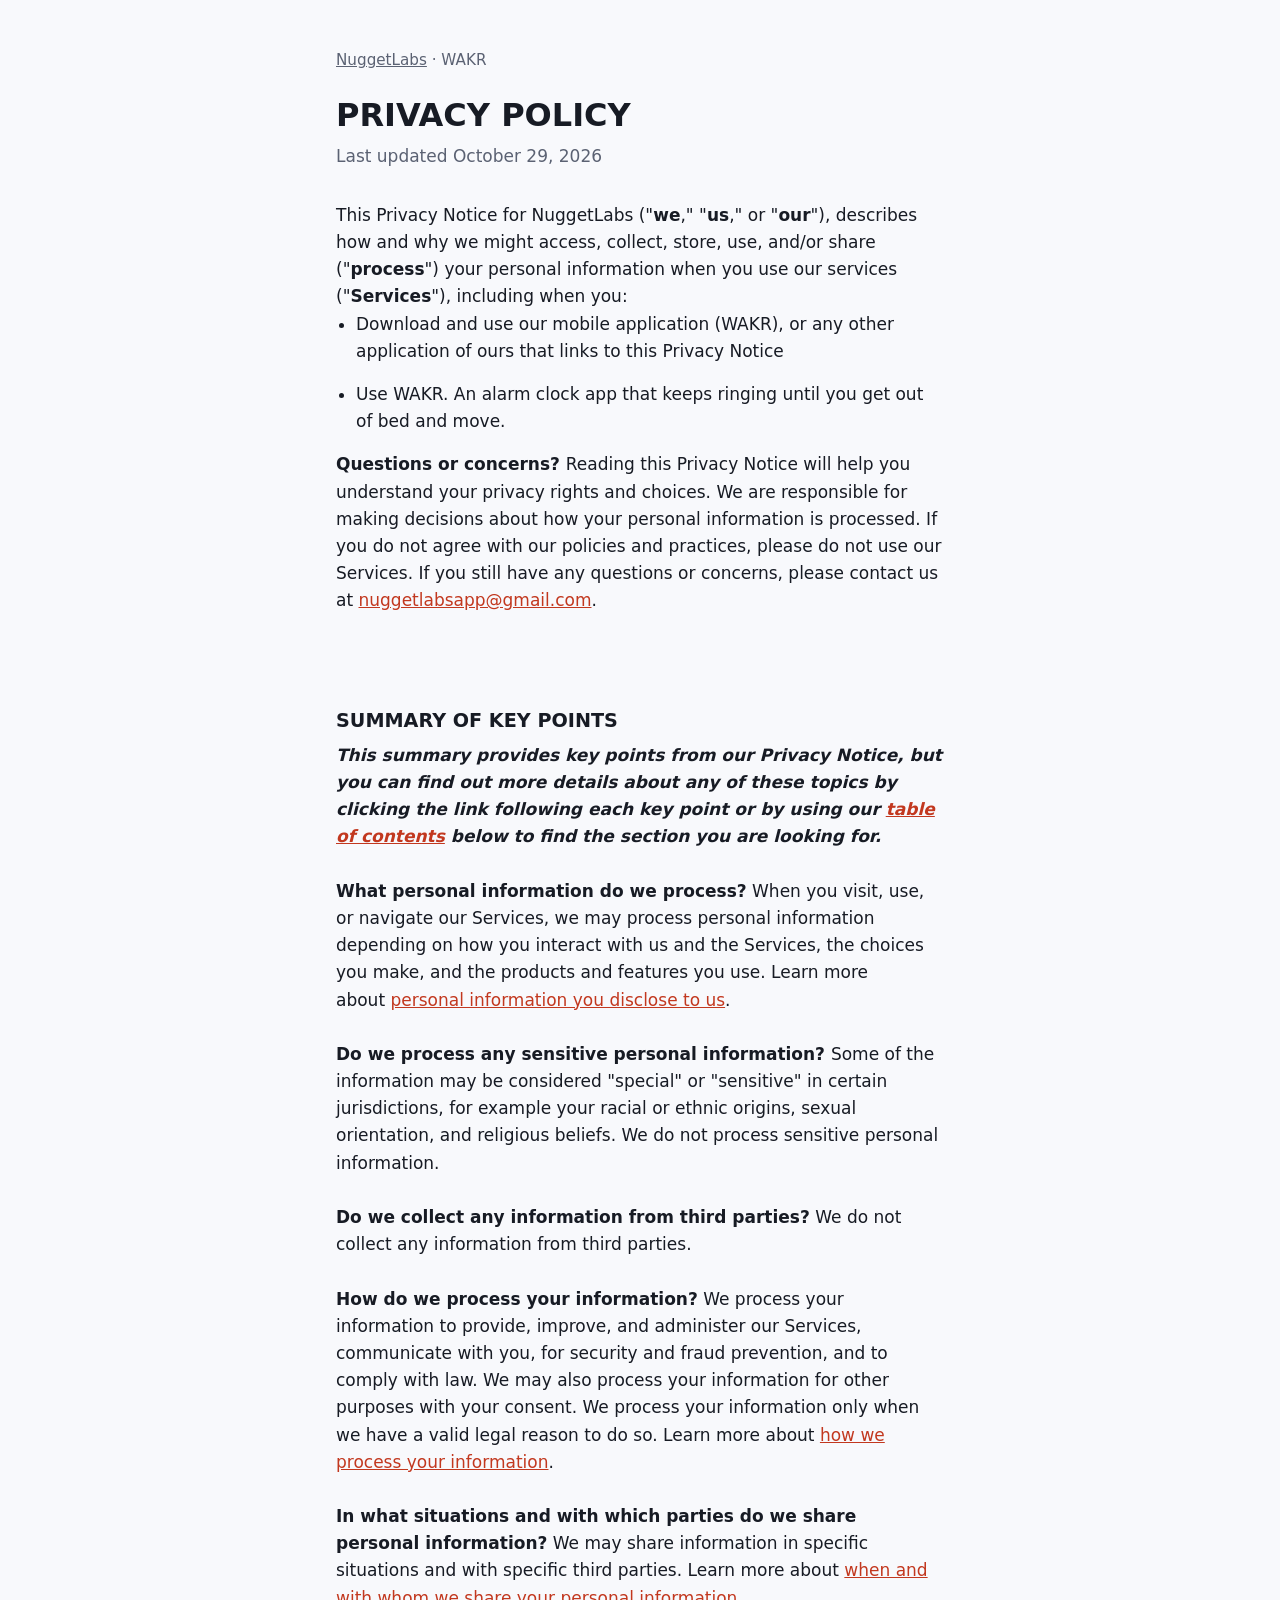
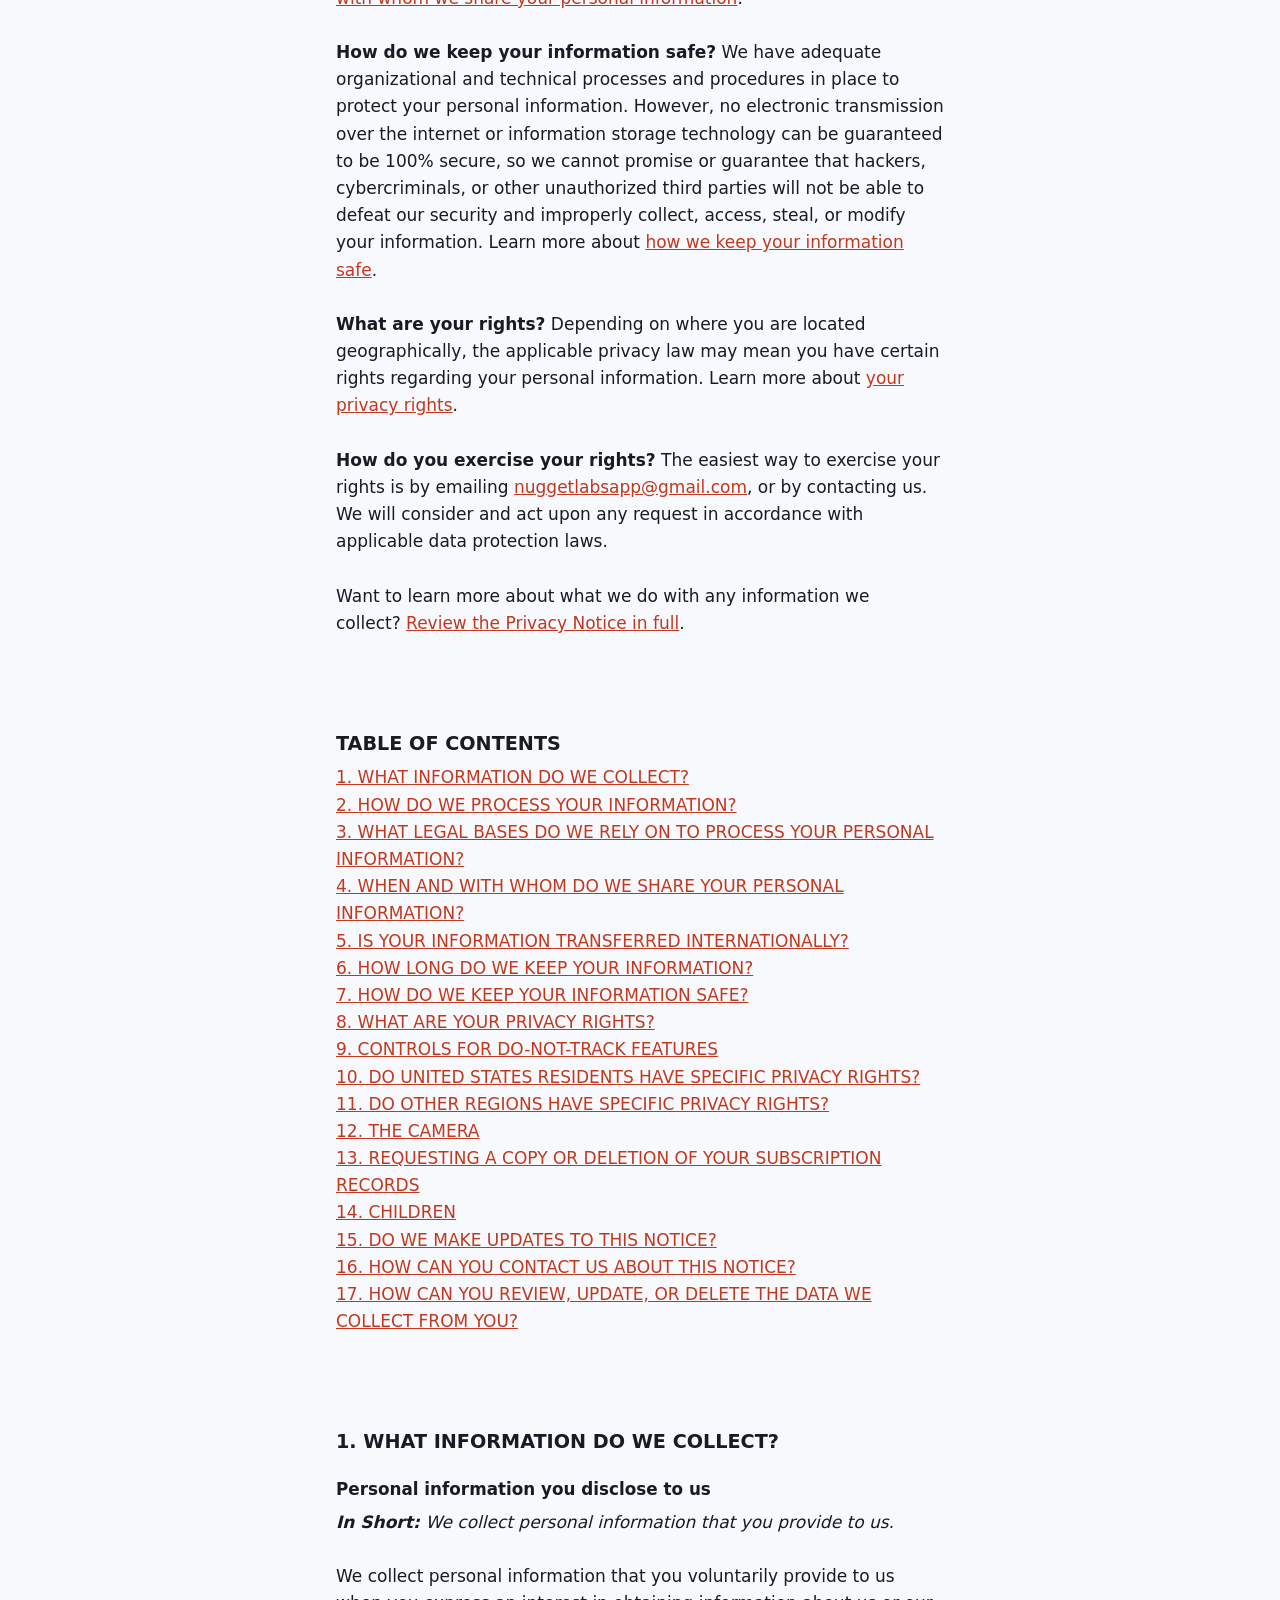
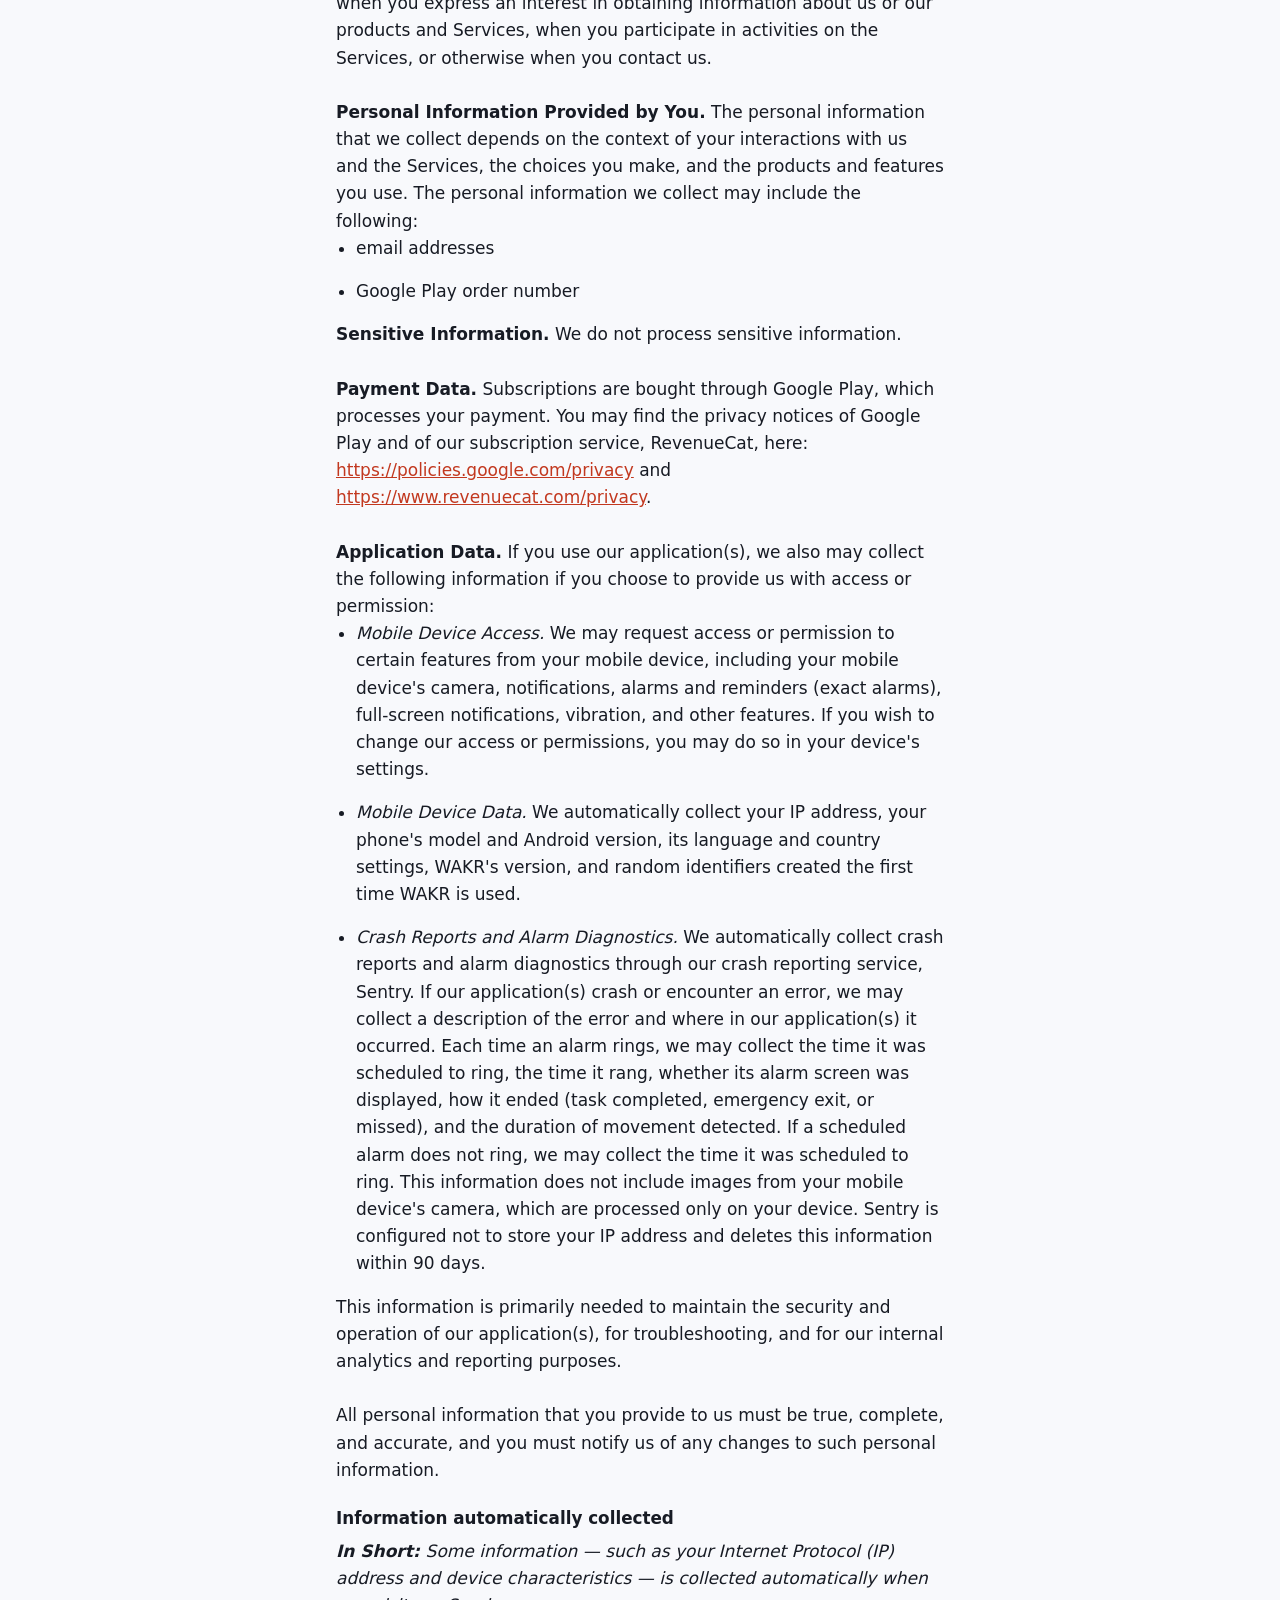
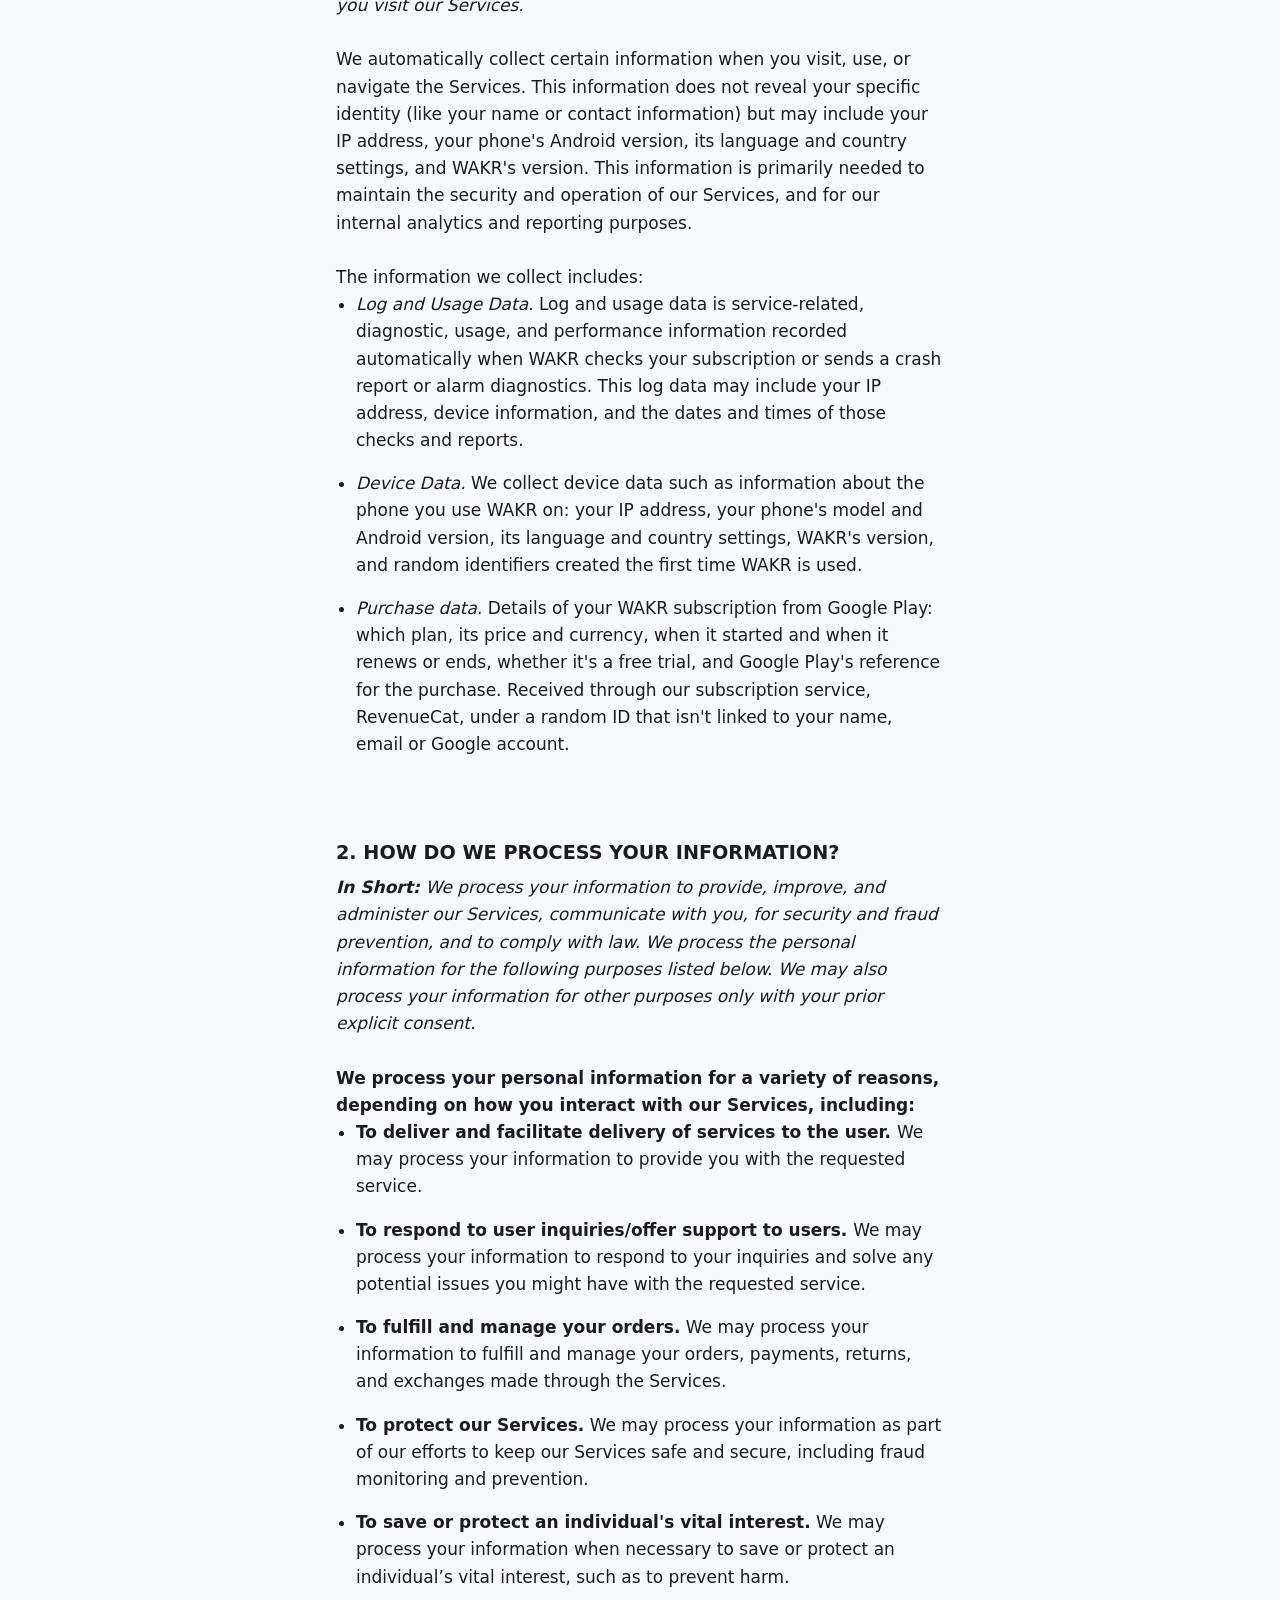
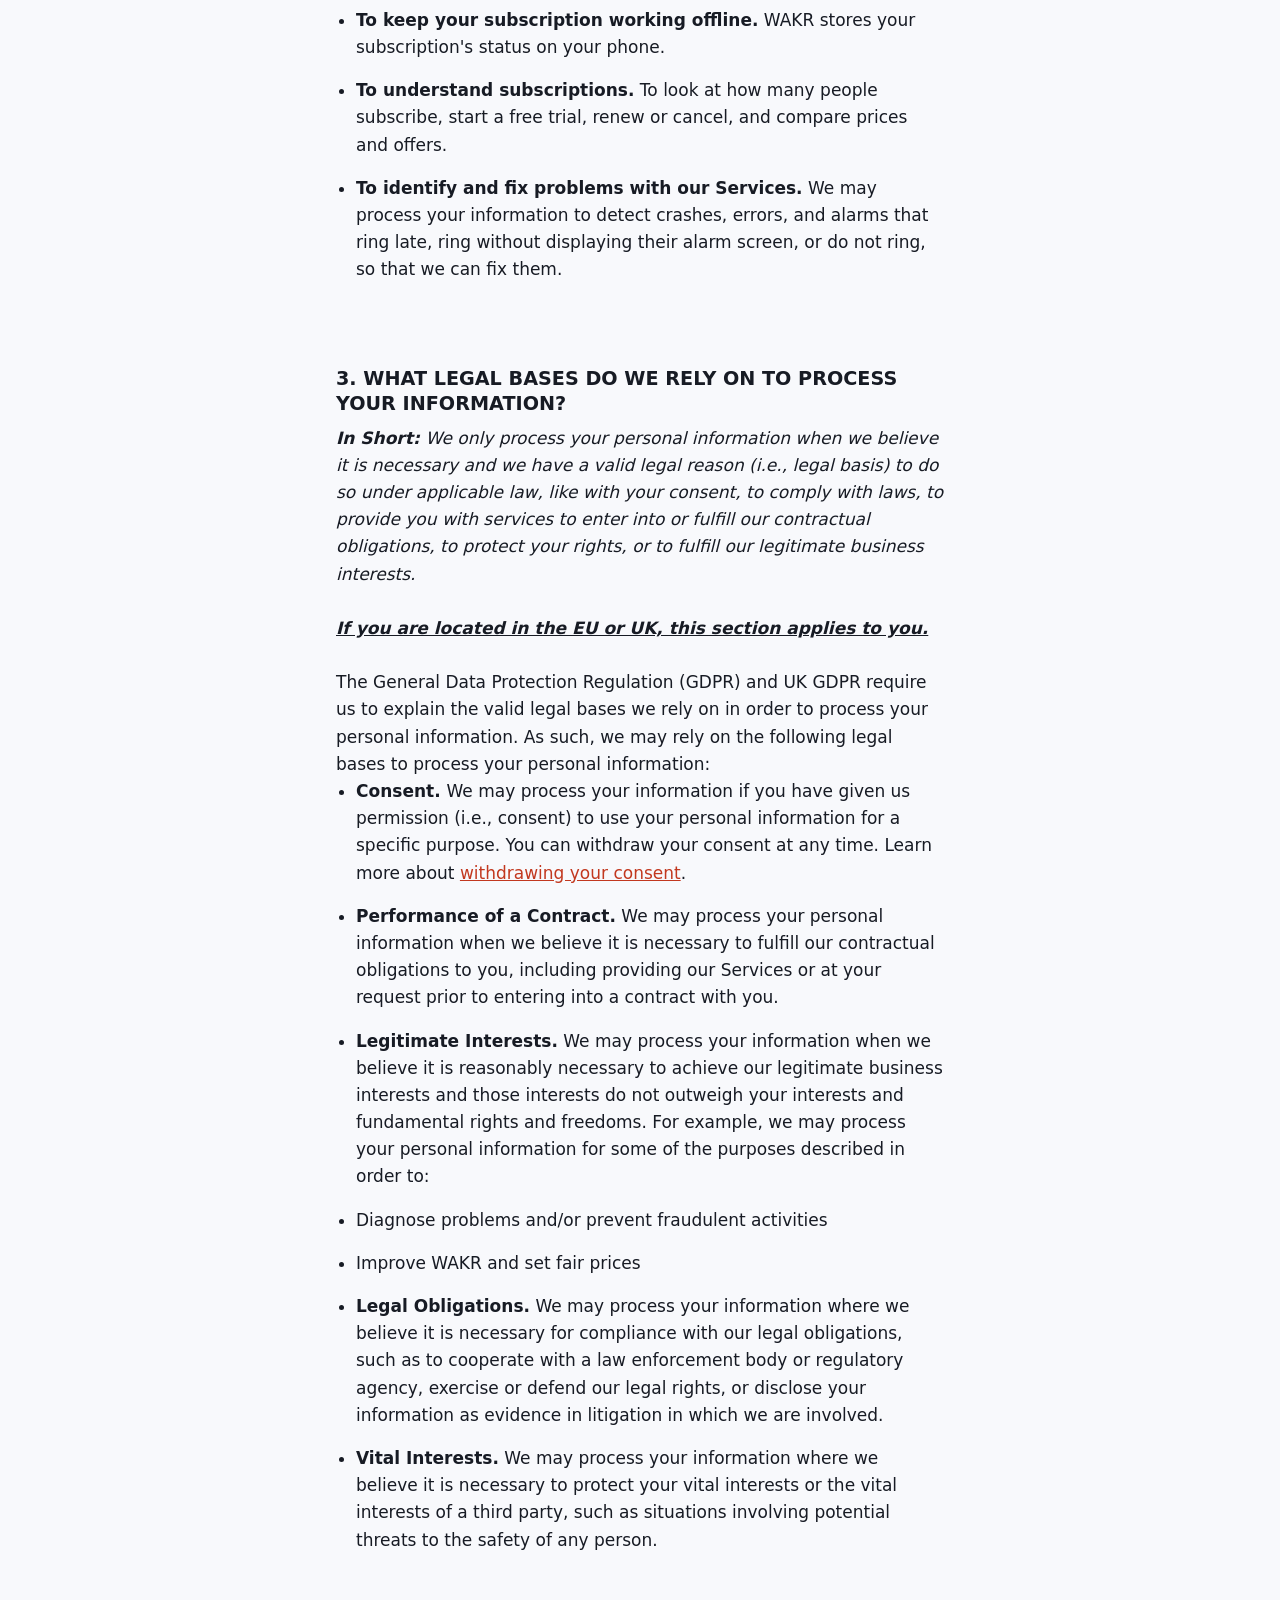
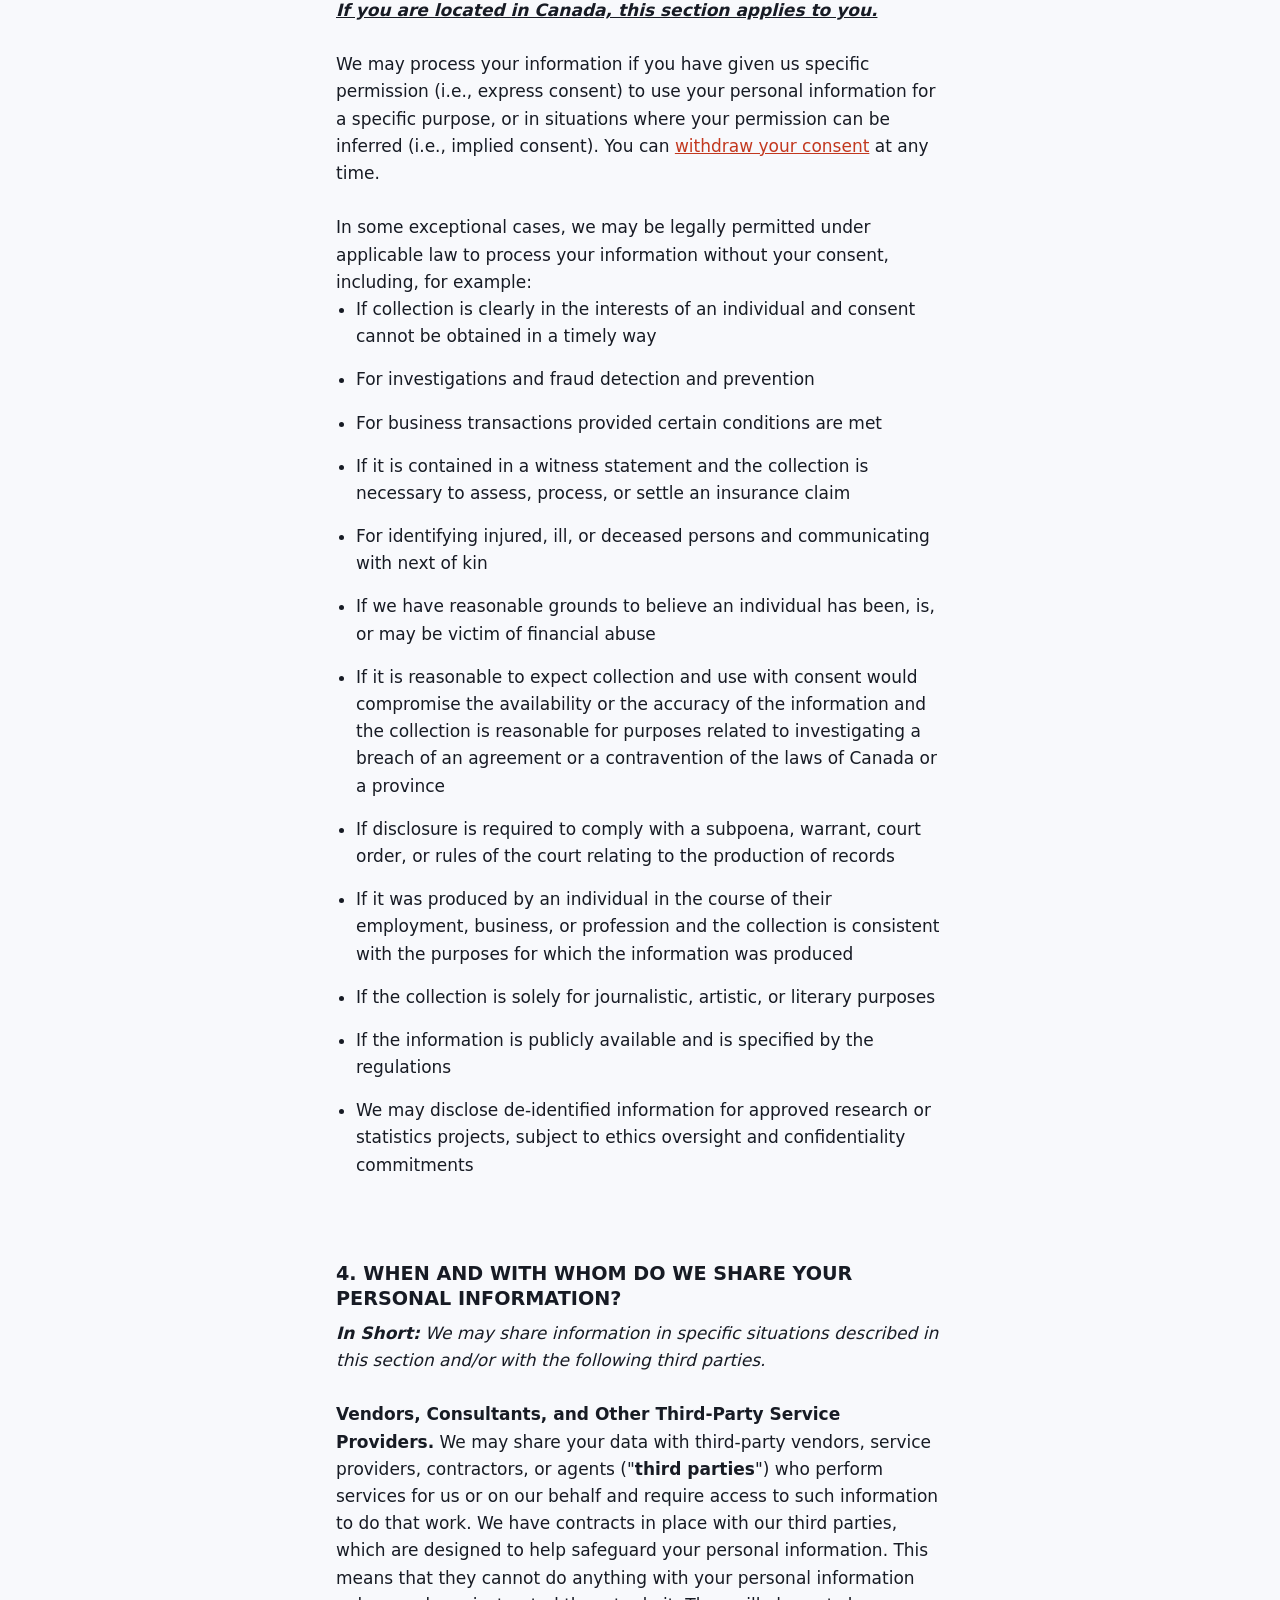
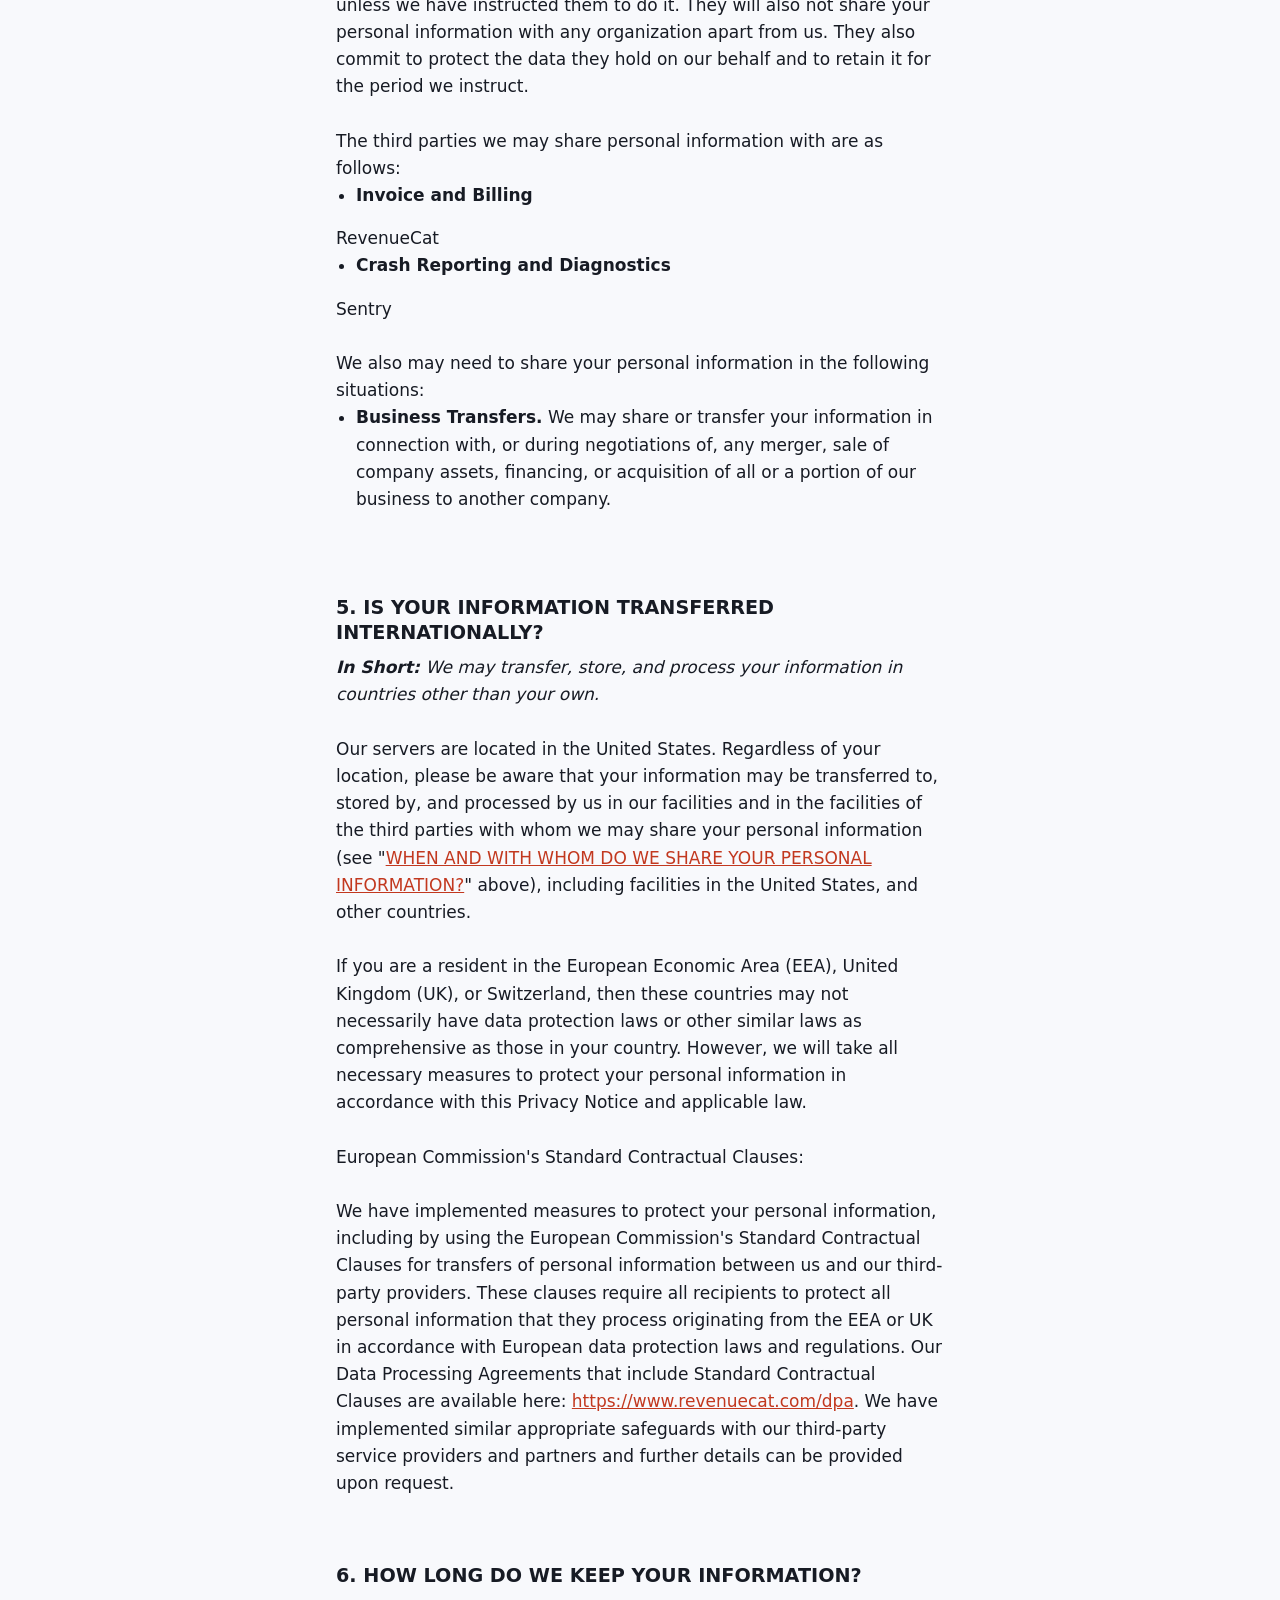
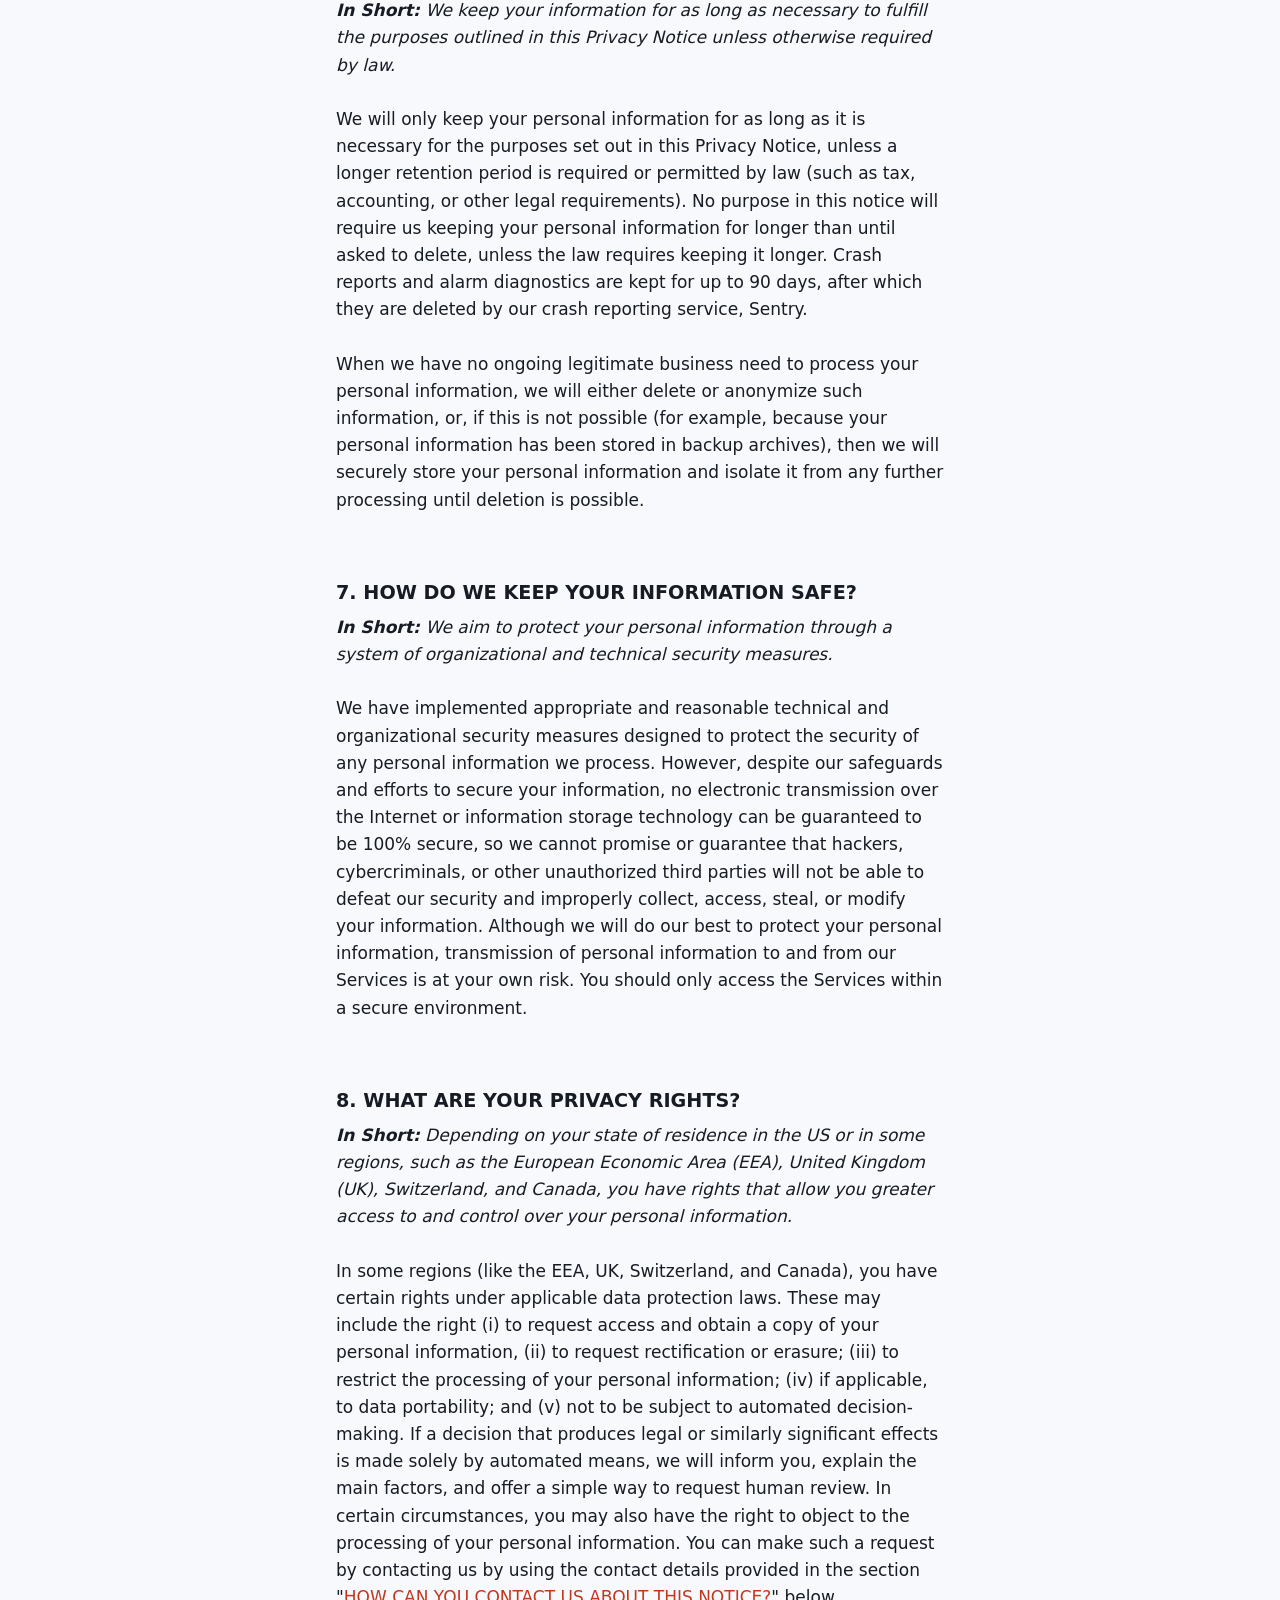
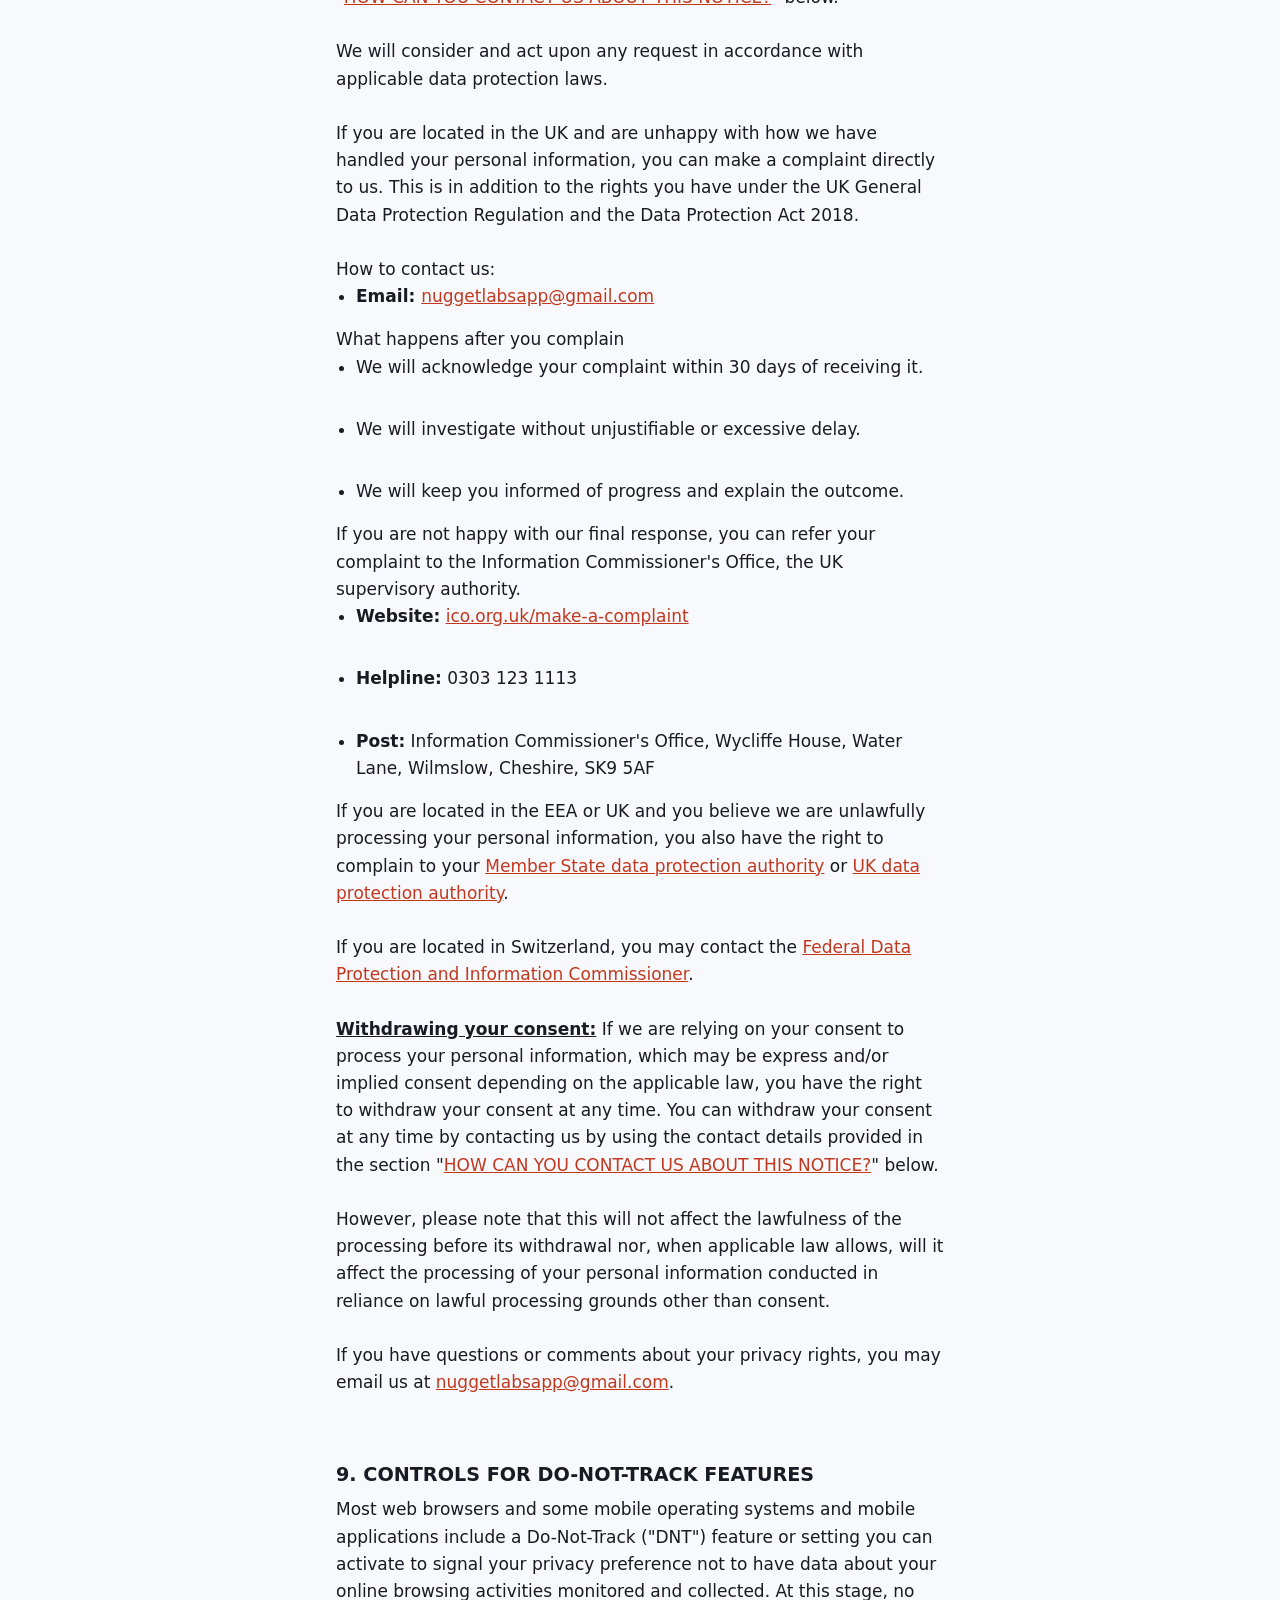
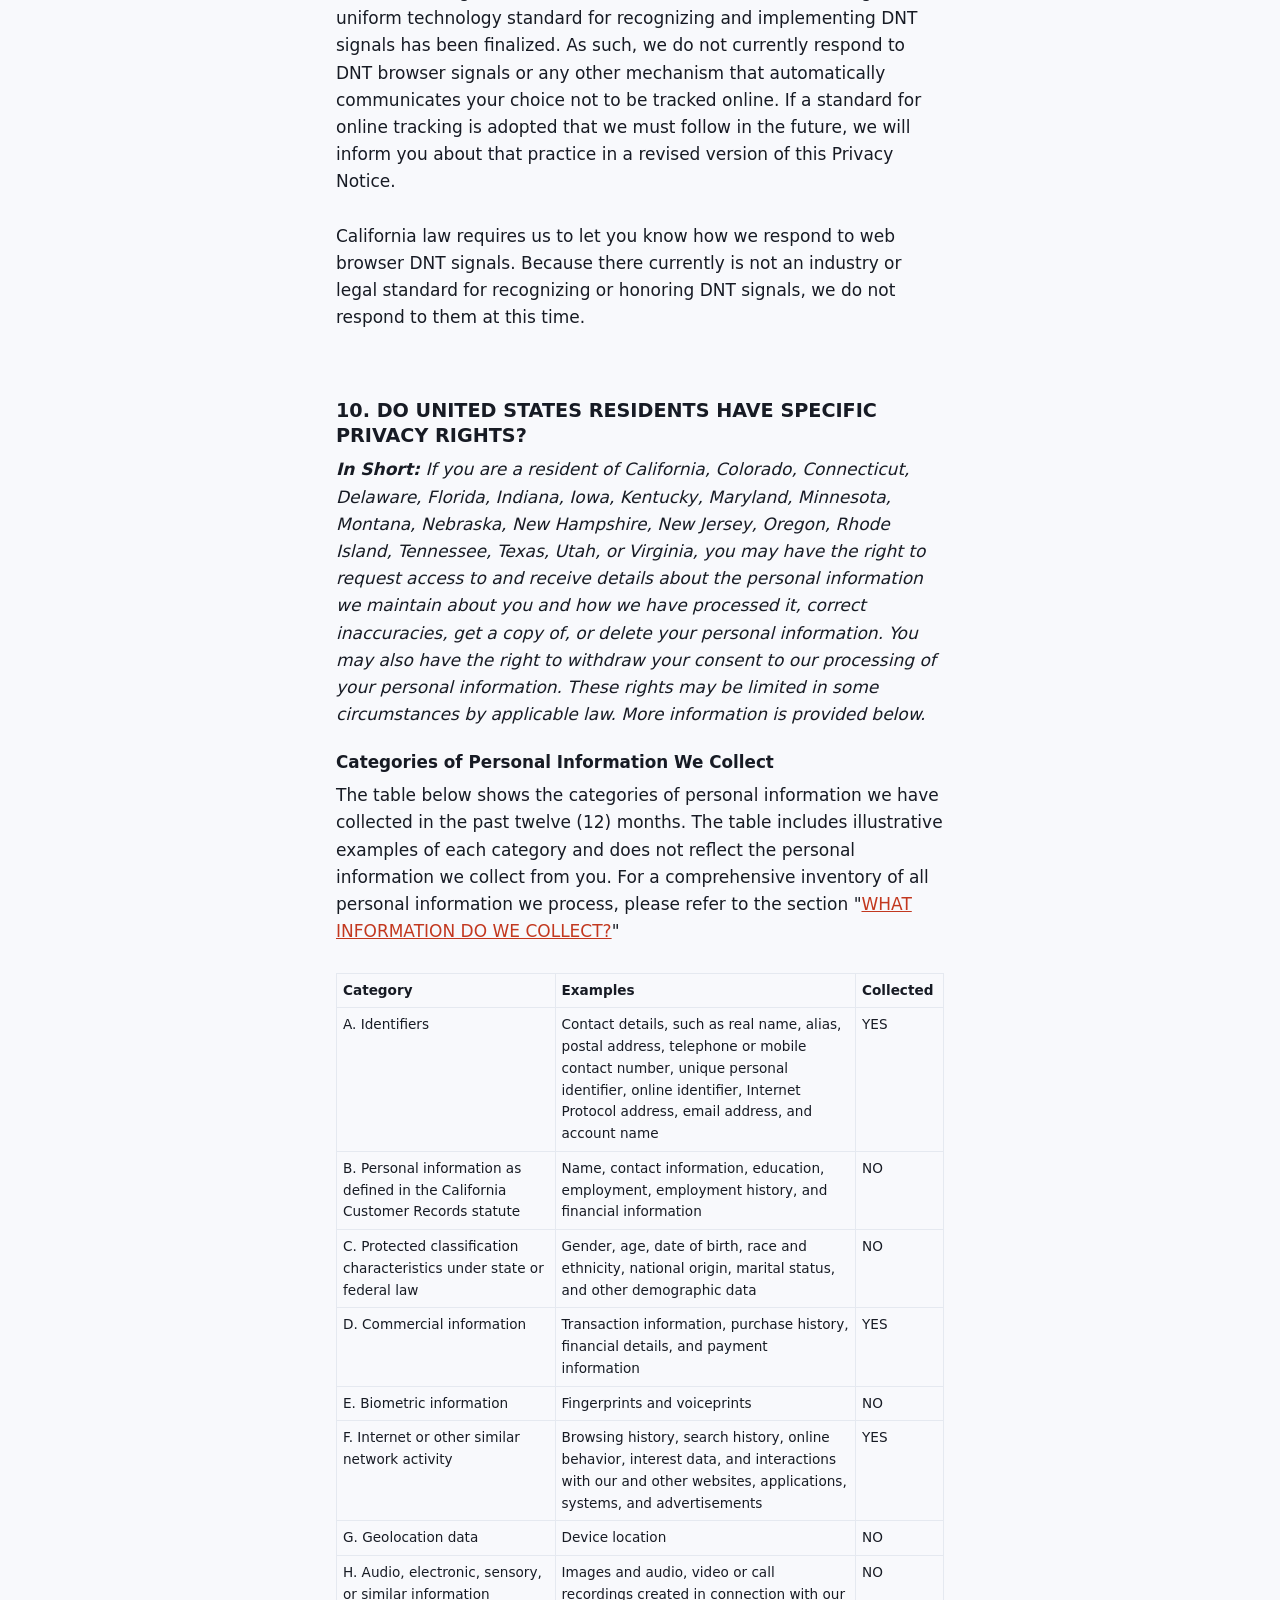
==== commit aff2c9cd: "WAKR privacy policy: Sentry crash reports and alarm diagnostics" ====
--- a/wakr/privacy/index.html
+++ b/wakr/privacy/index.html
@@ -11,7 +11,7 @@
 <main class="policy">
   <p class="eyebrow"><a href="../../">NuggetLabs</a> · WAKR</p>
 <div>
-      <div><h1>PRIVACY POLICY</h1></div><p class="meta">Last updated October 24, 2026</p><div>This Privacy Notice for NuggetLabs ("<strong>we</strong>," "<strong>us</strong>," or "<strong>our</strong>"), describes how and why we might access, collect, store, use, and/or share ("<strong>process</strong>") your personal information when you use our services ("<strong>Services</strong>"), including when you:<ul><li>Download and use our mobile application (WAKR), or any other application of ours that links to this Privacy Notice</li></ul><ul><li>Use WAKR. An alarm clock app that keeps ringing until you get out of bed and move.</li></ul><div><strong>Questions or concerns?&nbsp;</strong>Reading this Privacy Notice will help you understand your privacy rights and choices. We are responsible for making decisions about how your personal information is processed. If you do not agree with our policies and practices, please do not use our Services. If you still have any questions or concerns, please contact us at <a target="_blank" href="mailto:nuggetlabsapp@gmail.com">nuggetlabsapp@gmail.com</a>.</div><div><br></div><div><br></div><div><h2>SUMMARY OF KEY POINTS</h2></div><div><strong><em>This summary provides key points from our Privacy Notice, but you can find out more details about any of these topics by clicking the link following each key point or by using our&nbsp;</em></strong><a href="#toc"><strong><em>table of contents</em></strong></a><strong><em>&nbsp;below to find the section you are looking for.</em></strong></div><div><br></div><div><strong>What personal information do we process?</strong> When you visit, use, or navigate our Services, we may process personal information depending on how you interact with us and the Services, the choices you make, and the products and features you use. Learn more about&nbsp;<a href="#personalinfo">personal information you disclose to us</a>.</div><div><br></div><div><strong>Do we process any sensitive personal information?&nbsp;</strong>Some of the information may be considered "special" or "sensitive" in certain jurisdictions, for example your racial or ethnic origins, sexual orientation, and religious beliefs. We do not process sensitive personal information.</div><div><br></div><div><strong>Do we collect any information from third parties?</strong> We do not collect any information from third parties.</div><div><br></div><div><strong>How do we process your information?</strong> We process your information to provide, improve, and administer our Services, communicate with you, for security and fraud prevention, and to comply with law. We may also process your information for other purposes with your consent. We process your information only when we have a valid legal reason to do so. Learn more about&nbsp;<a href="#infouse">how we process your information</a>.</div><div><br></div><div><strong>In what situations and with which parties do we share personal information?</strong> We may share information in specific situations and with specific third parties. Learn more about&nbsp;<a href="#whoshare">when and with whom we share your personal information</a>.</div><div><br></div><div><strong>How do we keep your information safe?</strong> We have adequate organizational and technical processes and procedures in place to protect your personal information. However, no electronic transmission over the internet or information storage technology can be guaranteed to be 100% secure, so we cannot promise or guarantee that hackers, cybercriminals, or other unauthorized third parties will not be able to defeat our security and improperly collect, access, steal, or modify your information. Learn more about&nbsp;<a href="#infosafe">how we keep your information safe</a>.</div><div><br></div><div><strong>What are your rights?</strong> Depending on where you are located geographically, the applicable privacy law may mean you have certain rights regarding your personal information. Learn more about&nbsp;<a href="#privacyrights">your privacy rights</a>.</div><div><br></div><div><strong>How do you exercise your rights?</strong> The easiest way to exercise your rights is by emailing <a target="_blank" href="mailto:nuggetlabsapp@gmail.com">nuggetlabsapp@gmail.com</a>, or by contacting us. We will consider and act upon any request in accordance with applicable data protection laws.</div><div><br></div><div>Want to learn more about what we do with any information we collect?&nbsp;<a href="#toc">Review the Privacy Notice in full</a>.</div><div><br></div><div><br></div><div id="toc"><h2>TABLE OF CONTENTS</h2></div><div><a href="#infocollect">1. WHAT INFORMATION DO WE COLLECT?</a></div><div><a href="#infouse">2. HOW DO WE PROCESS YOUR INFORMATION?</a></div><div><a href="#legalbases">3. WHAT LEGAL BASES DO WE RELY ON TO PROCESS YOUR PERSONAL INFORMATION?</a></div><div><a href="#whoshare">4. WHEN AND WITH WHOM DO WE SHARE YOUR PERSONAL INFORMATION?</a></div><div><a href="#intltransfers">5. IS YOUR INFORMATION TRANSFERRED INTERNATIONALLY?</a></div><div><a href="#inforetain">6. HOW LONG DO WE KEEP YOUR INFORMATION?</a></div><div><a href="#infosafe">7. HOW DO WE KEEP YOUR INFORMATION SAFE?</a></div><div><a href="#privacyrights">8. WHAT ARE YOUR PRIVACY RIGHTS?</a></div><div><a href="#DNT">9. CONTROLS FOR DO-NOT-TRACK FEATURES</a></div><div><a href="#uslaws">10. DO UNITED STATES RESIDENTS HAVE SPECIFIC PRIVACY RIGHTS?</a></div><div><a href="#otherlaws">11. DO OTHER REGIONS HAVE SPECIFIC PRIVACY RIGHTS?</a></div><div><a href="#clausea">12. THE CAMERA</a></div><div><a href="#clauseb">13. REQUESTING A COPY OR DELETION OF YOUR SUBSCRIPTION RECORDS</a></div><div><a href="#children">14. CHILDREN</a></div><div><a href="#policyupdates">15. DO WE MAKE UPDATES TO THIS NOTICE?</a></div><div><a href="#contact">16. HOW CAN YOU CONTACT US ABOUT THIS NOTICE?</a></div><div><a href="#request">17. HOW CAN YOU REVIEW, UPDATE, OR DELETE THE DATA WE COLLECT FROM YOU?</a></div><div><br></div><div><br></div><div id="infocollect"><h2>1. WHAT INFORMATION DO WE COLLECT?</h2><a id="personalinfo"></a><h3>Personal information you disclose to us</h3><strong><em>In Short:</em></strong><strong><em>&nbsp;</em></strong><em>We collect personal information that you provide to us.</em></div><div><br></div><div>We collect personal information that you voluntarily provide to us when you express an interest in obtaining information about us or our products and Services, when you participate in activities on the Services, or otherwise when you contact us.</div><div><br></div><div><strong>Personal Information Provided by You.</strong> The personal information that we collect depends on the context of your interactions with us and the Services, the choices you make, and the products and features you use. The personal information we collect may include the following:</div><ul><li>email addresses</li></ul><ul><li>Google Play order number</li></ul><div id="sensitiveinfo"><strong>Sensitive Information.</strong> We do not process sensitive information.</div><div><br></div><div><strong>Payment Data.</strong> Subscriptions are bought through Google Play, which processes your payment. You may find the privacy notices of Google Play and of our subscription service, RevenueCat, here: <a target="_blank" href="https://policies.google.com/privacy">https://policies.google.com/privacy</a> and <a target="_blank" href="https://www.revenuecat.com/privacy">https://www.revenuecat.com/privacy</a>.</div><div><br></div><div><strong>Application Data.</strong> If you use our application(s), we also may collect the following information if you choose to provide us with access or permission:<ul><li><em>Mobile Device Access.</em> We may request access or permission to certain features from your mobile device, including your mobile device's camera, notifications, alarms and reminders (exact alarms), full-screen notifications, vibration, and other features. If you wish to change our access or permissions, you may do so in your device's settings.</li></ul><ul><li><em>Mobile Device Data.</em> We automatically collect your IP address, your phone's Android version, its language and country settings, WAKR's version, and a random ID that WAKR creates the first time it's used.</li></ul><div><div>This information is primarily needed to maintain the security and operation of our application(s), for troubleshooting, and for our internal analytics and reporting purposes.</div><div><br></div><div>All personal information that you provide to us must be true, complete, and accurate, and you must notify us of any changes to such personal information.</div><div><h3>Information automatically collected</h3><strong><em>In Short:</em></strong><strong><em>&nbsp;</em></strong><em>Some information — such as your Internet Protocol (IP) address and device characteristics — is collected automatically when you visit our Services.</em></div><div><br></div><div>We automatically collect certain information when you visit, use, or navigate the Services. This information does not reveal your specific identity (like your name or contact information) but may include your IP address, your phone's Android version, its language and country settings, and WAKR's version. This information is primarily needed to maintain the security and operation of our Services, and for our internal analytics and reporting purposes.</div><div><br></div><div>The information we collect includes:</div><ul><li><em>Log and Usage Data.</em> Log and usage data is service-related information recorded automatically when WAKR checks your subscription. It may include your IP address, device information, and the dates and times of those checks.</li></ul><ul><li><em>Device Data.</em> We collect device data such as information about the phone you use WAKR on: your IP address, your phone's Android version, its language and country settings, WAKR's version, and a random ID that WAKR creates the first time it's used.</li></ul><div><ul><li><em><em>Purchase data</em></em>. Details of your WAKR subscription from Google Play: which plan, its price and currency, when it started and when it renews or ends, whether it's a free trial, and Google Play's reference for the purchase. Received through our subscription service, RevenueCat, under a random ID that isn't linked to your name, email or Google account.</li></ul><div><br></div><div id="infouse"><h2>2. HOW DO WE PROCESS YOUR INFORMATION?</h2><strong><em>In Short:&nbsp;</em></strong><em>We process your information to provide, improve, and administer our Services, communicate with you, for security and fraud prevention, and to comply with law. We process the personal information for the following purposes listed below. We may also process your information for other purposes only with your prior explicit consent.</em></div><div><br></div><div><strong>We process your personal information for a variety of reasons, depending on how you interact with our Services, including:</strong><div><ul><li><strong>To deliver and facilitate delivery of services to the user.&nbsp;</strong>We may process your information to provide you with the requested service.</li></ul><div><ul><li><strong>To respond to user inquiries/offer support to users.&nbsp;</strong>We may process your information to respond to your inquiries and solve any potential issues you might have with the requested service.</li></ul><div><div><div><ul><li><strong>To fulfill and manage your orders.</strong> We may process your information to fulfill and manage your orders, payments, returns, and exchanges made through the Services.</li></ul><div><div><div><div><div><div><ul><li><strong>To protect our Services.</strong> We may process your information as part of our efforts to keep our Services safe and secure, including fraud monitoring and prevention.</li></ul><div><div><div><div><div><div><div><ul><li><strong>To save or protect an individual's vital interest.</strong> We may process your information when necessary to save or protect an individual’s vital interest, such as to prevent harm. </li></ul><ul><li><strong>To keep your subscription working offline</strong><strong>.</strong> WAKR stores your subscription's status on your phone.</li></ul><ul><li><strong>To understand subscriptions</strong><strong>.</strong> To look at how many people subscribe, start a free trial, renew or cancel, and compare prices and offers.</li></ul><div><br></div><div id="legalbases"><h2>3. WHAT LEGAL BASES DO WE RELY ON TO PROCESS YOUR INFORMATION?</h2><em><strong>In Short:&nbsp;</strong>We only process your personal information when we believe it is necessary and we have a valid legal reason (i.e., legal basis) to do so under applicable law, like with your consent, to comply with laws, to provide you with services to enter into or fulfill our contractual obligations, to protect your rights, or to fulfill our legitimate business interests.</em></div><div><br></div><div><em><strong><u>If you are located in the EU or UK, this section applies to you.</u></strong></em></div><div><br></div><div>The General Data Protection Regulation (GDPR) and UK GDPR require us to explain the valid legal bases we rely on in order to process your personal information. As such, we may rely on the following legal bases to process your personal information:</div><ul><li><strong>Consent.&nbsp;</strong>We may process your information if you have given us permission (i.e., consent) to use your personal information for a specific purpose. You can withdraw your consent at any time. Learn more about&nbsp;<a href="#withdrawconsent">withdrawing your consent</a>.</li></ul><ul><li><strong>Performance of a Contract.</strong> We may process your personal information when we believe it is necessary to fulfill our contractual obligations to you, including providing our Services or at your request prior to entering into a contract with you.</li></ul><ul><li><strong>Legitimate Interests.</strong> We may process your information when we believe it is reasonably necessary to achieve our legitimate business interests and those interests do not outweigh your interests and fundamental rights and freedoms. For example, we may process your personal information for some of the purposes described in order to:</li></ul><div><div><div><div><ul><li>Diagnose problems and/or prevent fraudulent activities</li></ul><div><ul><li>Improve WAKR and set fair prices</li></ul><ul><li><strong>Legal Obligations.</strong> We may process your information where we believe it is necessary for compliance with our legal obligations, such as to cooperate with a law enforcement body or regulatory agency, exercise or defend our legal rights, or disclose your information as evidence in litigation in which we are involved.<br></li></ul><ul><li><strong>Vital Interests.</strong> We may process your information where we believe it is necessary to protect your vital interests or the vital interests of a third party, such as situations involving potential threats to the safety of any person.</li></ul><div><br></div><div><strong><u><em>If you are located in Canada, this section applies to you.</em></u></strong></div><div><br></div><div>We may process your information if you have given us specific permission (i.e., express consent) to use your personal information for a specific purpose, or in situations where your permission can be inferred (i.e., implied consent). You can&nbsp;<a href="#withdrawconsent">withdraw your consent</a>&nbsp;at any time.</div><div><br></div><div>In some exceptional cases, we may be legally permitted under applicable law to process your information without your consent, including, for example:</div><ul><li>If collection is clearly in the interests of an individual and consent cannot be obtained in a timely way</li></ul><ul><li>For investigations and fraud detection and prevention</li></ul><ul><li>For business transactions provided certain conditions are met</li></ul><ul><li>If it is contained in a witness statement and the collection is necessary to assess, process, or settle an insurance claim</li></ul><ul><li>For identifying injured, ill, or deceased persons and communicating with next of kin</li></ul><ul><li>If we have reasonable grounds to believe an individual has been, is, or may be victim of financial abuse</li></ul><ul><li>If it is reasonable to expect collection and use with consent would compromise the availability or the accuracy of the information and the collection is reasonable for purposes related to investigating a breach of an agreement or a contravention of the laws of Canada or a province</li></ul><ul><li>If disclosure is required to comply with a subpoena, warrant, court order, or rules of the court relating to the production of records</li></ul><ul><li>If it was produced by an individual in the course of their employment, business, or profession and the collection is consistent with the purposes for which the information was produced</li></ul><ul><li>If the collection is solely for journalistic, artistic, or literary purposes</li></ul><ul><li>If the information is publicly available and is specified by the regulations</li></ul><ul><li>We may disclose de-identified information for approved research or statistics projects, subject to ethics oversight and confidentiality commitments</li></ul><div><br></div><div id="whoshare"><h2>4. WHEN AND WITH WHOM DO WE SHARE YOUR PERSONAL INFORMATION?</h2><strong><em>In Short:</em></strong><em>&nbsp;We may share information in specific situations described in this section and/or with the following third parties.</em></div><div><br></div><div><strong>Vendors, Consultants, and Other Third-Party Service Providers.</strong> We may share your data with third-party vendors, service providers, contractors, or agents ("<strong>third parties</strong>") who perform services for us or on our behalf and require access to such information to do that work. We have contracts in place with our third parties, which are designed to help safeguard your personal information. This means that they cannot do anything with your personal information unless we have instructed them to do it. They will also not share your personal information with any organization apart from us. They also commit to protect the data they hold on our behalf and to retain it for the period we instruct. </div><div><br></div><div>The third parties we may share personal information with are as follows:</div><ul><li><strong>Invoice and Billing</strong></li></ul><div>RevenueCat</div><div><br></div><div>We also may need to share your personal information in the following situations:</div><ul><li><strong>Business Transfers.</strong> We may share or transfer your information in connection with, or during negotiations of, any merger, sale of company assets, financing, or acquisition of all or a portion of our business to another company.</li></ul><div><div><div><div><div><div><div><br></div><div id="intltransfers"><h2>5. IS YOUR INFORMATION TRANSFERRED INTERNATIONALLY?</h2><strong><em>In Short:&nbsp;</em></strong><em>We may transfer, store, and process your information in countries other than your own.</em></div><div><br></div><div>Our servers are located in the United States. Regardless of your location,&nbsp;please be aware that your information may be transferred to, stored by, and processed by us in our facilities and in the facilities of the third parties with whom we may share your personal information (see "<a href="#whoshare">WHEN AND WITH WHOM DO WE SHARE YOUR PERSONAL INFORMATION?</a>" above), including facilities in the United States,&nbsp;and other countries.</div><div><br></div><div>If you are a resident in the European Economic Area (EEA), United Kingdom (UK), or Switzerland, then these countries may not necessarily have data protection laws or other similar laws as comprehensive as those in your country. However, we will take all necessary measures to protect your personal information in accordance with this Privacy Notice and applicable law.</div><div><br></div><div>European Commission's Standard Contractual Clauses:</div><div><br></div><div>We have implemented measures to protect your personal information, including by using the European Commission's Standard Contractual Clauses for transfers of personal information between us and our third-party providers. These clauses require all recipients to protect all personal information that they process originating from the EEA or UK in accordance with European data protection laws and regulations.&nbsp;Our Data Processing Agreements that include Standard Contractual Clauses are available here: <a target="_blank" href="https://www.revenuecat.com/dpa">https://www.revenuecat.com/dpa</a>.&nbsp;We have implemented similar appropriate safeguards with our third-party service providers and partners and further details can be provided upon request.</div><div><br></div><div id="inforetain"><h2>6. HOW LONG DO WE KEEP YOUR INFORMATION?</h2><strong><em>In Short:&nbsp;</em></strong><em>We keep your information for as long as necessary to fulfill the purposes outlined in this Privacy Notice unless otherwise required by law.</em></div><div><br></div><div>We will only keep your personal information for as long as it is necessary for the purposes set out in this Privacy Notice, unless a longer retention period is required or permitted by law (such as tax, accounting, or other legal requirements). No purpose in this notice will require us keeping your personal information for longer than until asked to delete, unless the law requires keeping it longer.</div><div><div><br></div><div>When we have no ongoing legitimate business need to process your personal information, we will either delete or anonymize such information, or, if this is not possible (for example, because your personal information has been stored in backup archives), then we will securely store your personal information and isolate it from any further processing until deletion is possible.</div><div><br></div><div id="infosafe"><h2>7. HOW DO WE KEEP YOUR INFORMATION SAFE?</h2><strong><em>In Short:&nbsp;</em></strong><em>We aim to protect your personal information through a system of organizational and technical security measures.</em></div><div><br></div><div>We have implemented appropriate and reasonable technical and organizational security measures designed to protect the security of any personal information we process. However, despite our safeguards and efforts to secure your information, no electronic transmission over the Internet or information storage technology can be guaranteed to be 100% secure, so we cannot promise or guarantee that hackers, cybercriminals, or other unauthorized third parties will not be able to defeat our security and improperly collect, access, steal, or modify your information. Although we will do our best to protect your personal information, transmission of personal information to and from our Services is at your own risk. You should only access the Services within a secure environment.</div><div><br></div><div id="privacyrights"><h2>8. WHAT ARE YOUR PRIVACY RIGHTS?</h2><strong><em>In Short:</em></strong><em>&nbsp;Depending on your state of residence in the US or in some regions, such as the European Economic Area (EEA), United Kingdom (UK), Switzerland, and Canada, you have rights that allow you greater access to and control over your personal information.</em></div><div><br></div></div><div>In some regions (like the EEA, UK, Switzerland, and Canada), you have certain rights under applicable data protection laws. These may include the right (i) to request access and obtain a copy of your personal information, (ii) to request rectification or erasure; (iii) to restrict the processing of your personal information; (iv) if applicable, to data portability; and (v) not to be subject to automated decision-making. If a decision that produces legal or similarly significant effects is made solely by automated means, we will inform you, explain the main factors, and offer a simple way to request human review. In certain circumstances, you may also have the right to object to the processing of your personal information. You can make such a request by contacting us by using the contact details provided in the section "<a href="#contact">HOW CAN YOU CONTACT US ABOUT THIS NOTICE?</a>" below.</div><div><br></div><div>We will consider and act upon any request in accordance with applicable data protection laws.</div><div><br></div><div>If you are located in the UK and are unhappy with how we have handled your personal information, you can make a complaint directly to us. This is in addition to the rights you have under the UK General Data Protection Regulation and the Data Protection Act 2018.</div><div><br></div><div>How to contact us:</div><ul><li><strong>Email:&nbsp;</strong><a target="_blank" href="mailto:nuggetlabsapp@gmail.com">nuggetlabsapp@gmail.com</a><br></li></ul><div>What happens after you complain<br></div><ul><li>We will acknowledge your complaint within 30 days of receiving it.<br><br></li><li>We will investigate without unjustifiable or excessive delay.<br><br></li><li>We will keep you informed of progress and explain the outcome.<br></li></ul><div>If you are not happy with our final response, you can refer your complaint to the Information Commissioner's Office, the UK supervisory authority.<br></div><ul><li><strong>Website:</strong>&nbsp;<a href="http://ico.org.uk/make-a-complaint" rel="noopener noreferrer" target="_blank">ico.org.uk/make-a-complaint</a><br><br></li><li><strong>Helpline:</strong> 0303 123 1113<br><br></li><li><strong>Post:</strong> Information Commissioner's Office, Wycliffe House, Water Lane, Wilmslow, Cheshire, SK9 5AF</li></ul><div>If you are located in the EEA or UK and you believe we are unlawfully processing your personal information, you also have the right to complain to your <a href="https://ec.europa.eu/justice/data-protection/bodies/authorities/index_en.htm" rel="noopener noreferrer" target="_blank">Member State data protection authority</a> or&nbsp;<a href="https://ico.org.uk/make-a-complaint/data-protection-complaints/data-protection-complaints/" rel="noopener noreferrer" target="_blank">UK data protection authority</a>.</div><div><br></div><div>If you are located in Switzerland, you may contact the <a href="https://www.edoeb.admin.ch/edoeb/en/home.html" rel="noopener noreferrer" target="_blank">Federal Data Protection and Information Commissioner</a>.</div><div><br></div><div id="withdrawconsent"><strong><u>Withdrawing your consent:</u></strong> If we are relying on your consent to process your personal information, which may be express and/or implied consent depending on the applicable law, you have the right to withdraw your consent at any time. You can withdraw your consent at any time by contacting us by using the contact details provided in the section "<a href="#contact">HOW CAN YOU CONTACT US ABOUT THIS NOTICE?</a>" below.</div><div><br></div><div>However, please note that this will not affect the lawfulness of the processing before its withdrawal nor, when applicable law allows, will it affect the processing of your personal information conducted in reliance on lawful processing grounds other than consent.</div><div><br></div><div>If you have questions or comments about your privacy rights, you may email us at <a target="_blank" href="mailto:nuggetlabsapp@gmail.com">nuggetlabsapp@gmail.com</a>.</div><div><br></div><div id="DNT"><h2>9. CONTROLS FOR DO-NOT-TRACK FEATURES</h2>Most web browsers and some mobile operating systems and mobile applications include a Do-Not-Track ("DNT") feature or setting you can activate to signal your privacy preference not to have data about your online browsing activities monitored and collected. At this stage, no uniform technology standard for recognizing and implementing DNT signals has been finalized. As such, we do not currently respond to DNT browser signals or any other mechanism that automatically communicates your choice not to be tracked online. If a standard for online tracking is adopted that we must follow in the future, we will inform you about that practice in a revised version of this Privacy Notice.</div><div><br></div><div>California law requires us to let you know how we respond to web browser DNT signals. Because there currently is not an industry or legal standard for recognizing or honoring DNT signals, we do not respond to them at this time.</div><div><br></div><div id="uslaws"><h2>10. DO UNITED STATES RESIDENTS HAVE SPECIFIC PRIVACY RIGHTS?</h2><strong><em>In Short:&nbsp;</em></strong><em>If you are a resident of California, Colorado, Connecticut, Delaware, Florida, Indiana, Iowa, Kentucky, Maryland, Minnesota, Montana, Nebraska, New Hampshire, New Jersey, Oregon, Rhode Island, Tennessee, Texas, Utah, or Virginia, you may have the right to request access to and receive details about the personal information we maintain about you and how we have processed it, correct inaccuracies, get a copy of, or delete your personal information. You may also have the right to withdraw your consent to our processing of your personal information. These rights may be limited in some circumstances by applicable law. More information is provided below.</em><h3>Categories of Personal Information We Collect</h3>The table below shows the categories of personal information we have collected in the past twelve (12) months. The table includes illustrative examples of each category and does not reflect the personal information we collect from you. For a comprehensive inventory of all personal information we process, please refer to the section "<a href="#infocollect">WHAT INFORMATION DO WE COLLECT?</a>"</div><div><br></div><table><thead><tr><th><strong>Category</strong></th><th><strong>Examples</strong></th><th><strong>Collected</strong></th></tr></thead><tbody><tr><td><div>A. Identifiers</div></td><td><div>Contact details, such as real name, alias, postal address, telephone or mobile contact number, unique personal identifier, online identifier, Internet Protocol address, email address, and account name</div></td><td><div>YES</div></td></tr></tbody></table><table><tbody><tr><td><div>B. Personal information as defined in the California Customer Records statute</div></td><td><div>Name, contact information, education, employment, employment history, and financial information</div></td><td><div>NO</div></td></tr></tbody></table><table><tbody><tr><td><div>C. Protected classification characteristics under state or federal law</div></td><td><div>Gender, age, date of birth, race and ethnicity, national origin, marital status, and other demographic data</div></td><td><div>NO</div></td></tr><tr><td><div>D. Commercial information</div></td><td><div>Transaction information, purchase history, financial details, and payment information</div></td><td><div>YES</div></td></tr><tr><td><div>E. Biometric information</div></td><td><div>Fingerprints and voiceprints</div></td><td><div>NO</div></td></tr><tr><td><div>F. Internet or other similar network activity</div></td><td><div>Browsing history, search history, online behavior, interest data, and interactions with our and other websites, applications, systems, and advertisements</div></td><td><div>NO</div></td></tr><tr><td><div>G. Geolocation data</div></td><td><div>Device location</div></td><td><div>NO</div></td></tr><tr><td><div>H. Audio, electronic, sensory, or similar information</div></td><td><div>Images and audio, video or call recordings created in connection with our business activities</div></td><td><div>NO</div></td></tr><tr><td><div>I. Professional or employment-related information</div></td><td><div>Business contact details in order to provide you our Services at a business level or job title, work history, and professional qualifications if you apply for a job with us</div></td><td><div>NO</div></td></tr><tr><td><div>J. Education Information</div></td><td><div>Student records and directory information</div></td><td><div>NO</div></td></tr><tr><td><div>K. Inferences drawn from collected personal information</div></td><td><div>Inferences drawn from any of the collected personal information listed above to create a profile or summary about, for example, an individual’s preferences and characteristics</div></td><td><div>NO</div></td></tr><tr><td>L. Sensitive personal Information</td><td></td><td><div>NO</div></td></tr></tbody></table><div><br></div><div>We may also collect other personal information outside of these categories through instances where you interact with us in person, online, or by phone or mail in the context of:</div><ul><li>Receiving help through our customer support channels;</li></ul><ul><li>Participation in customer surveys or contests; and</li></ul><ul><li>Facilitation in the delivery of our Services and to respond to your inquiries.</li></ul><div>We will use and retain the collected personal information as needed to provide the Services or for:</div><ul><li>Category A - Until asked to delete, unless the law requires keeping it longer.</li></ul><div><div><ul><li>Category D - Until asked to delete, unless the law requires keeping it longer.</li></ul><div><div><div><div><div><div><div><div><div><h3>Sources of Personal Information</h3>Learn more about the sources of personal information we collect in "<a href="#infocollect">WHAT INFORMATION DO WE COLLECT?</a>"<h3>How We Use and Share Personal Information</h3>Learn more about how we use your personal information in the section, "<a href="#infouse">HOW DO WE PROCESS YOUR INFORMATION?</a>"</div><div><br></div><div><strong>Will your information be shared with anyone else?</strong></div><div><br></div><div>We may disclose your personal information with our service providers pursuant to a written contract between us and each service provider. Learn more about how we disclose personal information to in the section, "<a href="#whoshare">WHEN AND WITH WHOM DO WE SHARE YOUR PERSONAL INFORMATION?</a>"</div><div><br></div><div>We may use your personal information for our own business purposes, such as for undertaking internal research for technological development and demonstration. This is not considered to be "selling" of your personal information.</div><div><br></div><div>We have not sold or shared any personal information to third parties for a business or commercial purpose in the preceding twelve (12) months.&nbsp;We have disclosed the following categories of personal information to third parties for a business or commercial purpose in the preceding twelve (12) months:<ul><li>Category A. Identifiers</li></ul><ul><li>Category D. Commercial information</li></ul><div><div><div><div><div><div><div><div>The categories of third parties to whom we disclosed personal information for a business or commercial purpose can be found under "<a href="#whoshare">WHEN AND WITH WHOM DO WE SHARE YOUR PERSONAL INFORMATION?</a>"</div><div><h3>Your Rights</h3>You have rights under certain US state data protection laws. However, these rights are not absolute, and in certain cases, we may decline your request as permitted by law. These rights include:</div><ul><li><strong>Right to know</strong> whether or not we are processing your personal data</li></ul><ul><li><strong>Right to access&nbsp;</strong>your personal data</li></ul><ul><li><strong>Right to correct&nbsp;</strong>inaccuracies in your personal data</li></ul><ul><li><strong>Right to request</strong> the deletion of your personal data</li></ul><ul><li><strong>Right to obtain a copy&nbsp;</strong>of the personal data you previously shared with us</li></ul><ul><li><strong>Right to non-discrimination</strong> for exercising your rights</li></ul><ul><li><strong>Right to opt out</strong> of the processing of your personal data if it is used for targeted advertising (or sharing as defined under California’s privacy law), the sale of personal data, or profiling in furtherance of decisions that produce legal or similarly significant effects ("profiling")</li></ul><div>Depending upon the state where you live, you may also have the following rights:</div><ul><li>Right to access the categories of personal data being processed (as permitted by applicable law, including the privacy law in Minnesota)</li></ul><ul><li>Right to obtain a list of the categories of third parties to which we have disclosed personal data (as permitted by applicable law, including the privacy law in California, Delaware, and Maryland)</li></ul><ul><li>Right to obtain a list of specific third parties to which we have disclosed personal data (as permitted by applicable law, including the privacy law in Minnesota and Oregon)</li></ul><ul><li>Right to obtain a list of third parties to which we have sold personal data (as permitted by applicable law, including the privacy law in Connecticut)</li></ul><ul><li>Right to review, understand, question, and depending on where you live, correct how personal data has been profiled (as permitted by applicable law, including the privacy law in Connecticut and Minnesota)</li></ul><ul><li>Right to limit use and disclosure of sensitive personal data (as permitted by applicable law, including the privacy law in California)</li></ul><ul><li>Right to opt out of the collection of sensitive data and personal data collected through the operation of a voice or facial recognition feature (as permitted by applicable law, including the privacy law in Florida)</li></ul><div><h3>How to Exercise Your Rights</h3>To exercise these rights, you can contact us by emailing us at <a target="_blank" href="mailto:nuggetlabsapp@gmail.com">nuggetlabsapp@gmail.com</a>, or by referring to the contact details at the bottom of this document.</div><div><br></div><div>Under certain US state data protection laws, you can designate an authorized agent to make a request on your behalf. We may deny a request from an authorized agent that does not submit proof that they have been validly authorized to act on your behalf in accordance with applicable laws. <br><h3>Request Verification</h3>Upon receiving your request, we will need to verify your identity to determine you are the same person about whom we have the information in our system. We will only use personal information provided in your request to verify your identity or authority to make the request. However, if we cannot verify your identity from the information already maintained by us, we may request that you provide additional information for the purposes of verifying your identity and for security or fraud-prevention purposes.</div><div><br></div><div>If you submit the request through an authorized agent, we may need to collect additional information to verify your identity before processing your request and the agent will need to provide a written and signed permission from you to submit such request on your behalf.<h3>Appeals</h3>Under certain US state data protection laws, if we decline to take action regarding your request, you may appeal our decision by emailing us at <a target="_blank" href="mailto:nuggetlabsapp@gmail.com">nuggetlabsapp@gmail.com</a>. We will inform you in writing of any action taken or not taken in response to the appeal, including a written explanation of the reasons for the decisions. If your appeal is denied, you may submit a complaint to your state attorney general.</div></div></div></div></div></div></div></div><h3>California "Shine The Light" Law</h3>California Civil Code Section 1798.83, also known as the "Shine The Light" law, permits our users who are California residents to request and obtain from us, once a year and free of charge, information about categories of personal information (if any) we disclosed to third parties for direct marketing purposes and the names and addresses of all third parties with which we shared personal information in the immediately preceding calendar year. If you are a California resident and would like to make such a request, please submit your request in writing to us by using the contact details provided in the section "<a href="#contact">HOW CAN YOU CONTACT US ABOUT THIS NOTICE?</a>"</div><div><br></div><div><a id="otherlaws"></a><h2>11. DO OTHER REGIONS HAVE SPECIFIC PRIVACY RIGHTS?</h2><em><strong>In Short:</strong>&nbsp;You may have additional rights based on the country you reside in.</em></div><div><br></div><div><h3><strong>Australia</strong> <strong>and</strong> <strong>New Zealand</strong></h3> </div><div>We collect and process your personal information under the obligations and conditions set by Australia's Privacy Act 1988 and New Zealand's Privacy Act 2020 (Privacy Act).</div><div><br></div><div>This Privacy Notice satisfies the notice requirements defined in both Privacy Acts, in particular: what personal information we collect from you, from which sources, for which purposes, and other recipients of your personal information.</div><div><br></div><div>If you do not wish to provide the personal information necessary to fulfill their applicable purpose, it may affect our ability to provide our services, in particular:</div><ul><li>offer you the products or services that you want</li></ul><ul><li>respond to or help with your requests</li></ul><div><div><div>At any time, you have the right to request access to or correction of your personal information. You can make such a request by contacting us by using the contact details provided in the section "<a href="#request">HOW CAN YOU REVIEW, UPDATE, OR DELETE THE DATA WE COLLECT FROM YOU?</a>"</div><div><br></div><div>If you believe we are unlawfully processing your personal information, you have the right to submit a complaint about a breach of the Australian Privacy Principles to the <a href="https://www.oaic.gov.au/privacy/privacy-complaints/lodge-a-privacy-complaint-with-us" rel="noopener noreferrer" target="_blank">Office of the Australian Information Commissioner</a> and a breach of New Zealand's Privacy Principles to the <a href="https://www.privacy.org.nz/your-rights/making-a-complaint/" rel="noopener noreferrer" target="_blank">Office of New Zealand Privacy Commissioner</a>.<h3>Republic of South Africa</h3>At any time, you have the right to request access to or correction of your personal information. You can make such a request by contacting us by using the contact details provided in the section "<a href="#request">HOW CAN YOU REVIEW, UPDATE, OR DELETE THE DATA WE COLLECT FROM YOU?</a>"</div><div><br></div><div>If you are unsatisfied with the manner in which we address any complaint with regard to our processing of personal information, you can contact the office of the regulator, the details of which are:</div><div><br></div><div><a href="https://inforegulator.org.za/" rel="noopener noreferrer" target="_blank">The Information Regulator (South Africa)</a></div><div>General enquiries:&nbsp;<a href="mailto:enquiries@inforegulator.org.za" rel="noopener noreferrer" target="_blank">enquiries@inforegulator.org.za</a></div><div>Complaints (complete POPIA/PAIA form 5):&nbsp;<a href="mailto:PAIAComplaints@inforegulator.org.za" rel="noopener noreferrer" target="_blank">PAIAComplaints@inforegulator.org.za</a>&nbsp;&amp;&nbsp;<a href="mailto:POPIAComplaints@inforegulator.org.za" rel="noopener noreferrer" target="_blank">POPIAComplaints@inforegulator.org.za</a></div><div><br></div><div id="clausea"><h2>12. THE CAMERA</h2> WAKR uses your phone's camera to check that you're up and moving before your alarm stops, and during the practice run. The check runs on your phone: it estimates where your body is in each camera frame, and how bright the image is, to tell whether you're moving and whether there's enough light. These estimates are used in the moment and then discarded. WAKR doesn't save photos, video or body measurements, doesn't send camera images off your phone, and doesn't identify you or recognize faces. The camera is on only while the wake-up task or the practice run is on screen.</div><div><br></div><div id="clauseb"><a id="delete"></a><h2>13. REQUESTING A COPY OR DELETION OF YOUR SUBSCRIPTION RECORDS</h2> Email <a target="_blank" href="mailto:nuggetlabsapp@gmail.com">nuggetlabsapp@gmail.com</a> with your Google Play order number. Deleting your records doesn't cancel your subscription; cancel in Google Play first.</div><div><br></div><div id="children"><h2>14. CHILDREN</h2>WAKR is meant for people aged 13 and over. It isn't directed at children under 13, and we don't knowingly collect personal information from children under 13.</div><div><br></div><div id="policyupdates"><h2>15. DO WE MAKE UPDATES TO THIS NOTICE?</h2><em><strong>In Short:&nbsp;</strong>Yes, we will update this notice as necessary to stay compliant with relevant laws.</em></div><div><br></div><div>We may update this Privacy Notice from time to time. The updated version will be indicated by an updated "Last updated" date at the top of this Privacy Notice. If we make material changes to this Privacy Notice, we may notify you either by prominently posting a notice of such changes or by directly sending you a notification. We encourage you to review this Privacy Notice frequently to be informed of how we are protecting your information.</div><div><br></div><div id="contact"><h2>16. HOW CAN YOU CONTACT US ABOUT THIS NOTICE?</h2>If you have questions or comments about this notice, you may email us at <a target="_blank" href="mailto:nuggetlabsapp@gmail.com">nuggetlabsapp@gmail.com</a>.</div><div><br></div><div id="request"><h2>17. HOW CAN YOU REVIEW, UPDATE, OR DELETE THE DATA WE COLLECT FROM YOU?</h2>You have the right to request access to the personal information we collect from you, details about how we have processed it, correct inaccuracies, or delete your personal information. You may also have the right to withdraw your consent to our processing of your personal information. These rights may be limited in some circumstances by applicable law. To request to review, update, or delete your personal information, please email <a target="_blank" href="mailto:nuggetlabsapp@gmail.com">nuggetlabsapp@gmail.com</a>.</div>
+      <div><h1>PRIVACY POLICY</h1></div><p class="meta">Last updated October 29, 2026</p><div>This Privacy Notice for NuggetLabs ("<strong>we</strong>," "<strong>us</strong>," or "<strong>our</strong>"), describes how and why we might access, collect, store, use, and/or share ("<strong>process</strong>") your personal information when you use our services ("<strong>Services</strong>"), including when you:<ul><li>Download and use our mobile application (WAKR), or any other application of ours that links to this Privacy Notice</li></ul><ul><li>Use WAKR. An alarm clock app that keeps ringing until you get out of bed and move.</li></ul><div><strong>Questions or concerns?&nbsp;</strong>Reading this Privacy Notice will help you understand your privacy rights and choices. We are responsible for making decisions about how your personal information is processed. If you do not agree with our policies and practices, please do not use our Services. If you still have any questions or concerns, please contact us at <a target="_blank" href="mailto:nuggetlabsapp@gmail.com">nuggetlabsapp@gmail.com</a>.</div><div><br></div><div><br></div><div><h2>SUMMARY OF KEY POINTS</h2></div><div><strong><em>This summary provides key points from our Privacy Notice, but you can find out more details about any of these topics by clicking the link following each key point or by using our&nbsp;</em></strong><a href="#toc"><strong><em>table of contents</em></strong></a><strong><em>&nbsp;below to find the section you are looking for.</em></strong></div><div><br></div><div><strong>What personal information do we process?</strong> When you visit, use, or navigate our Services, we may process personal information depending on how you interact with us and the Services, the choices you make, and the products and features you use. Learn more about&nbsp;<a href="#personalinfo">personal information you disclose to us</a>.</div><div><br></div><div><strong>Do we process any sensitive personal information?&nbsp;</strong>Some of the information may be considered "special" or "sensitive" in certain jurisdictions, for example your racial or ethnic origins, sexual orientation, and religious beliefs. We do not process sensitive personal information.</div><div><br></div><div><strong>Do we collect any information from third parties?</strong> We do not collect any information from third parties.</div><div><br></div><div><strong>How do we process your information?</strong> We process your information to provide, improve, and administer our Services, communicate with you, for security and fraud prevention, and to comply with law. We may also process your information for other purposes with your consent. We process your information only when we have a valid legal reason to do so. Learn more about&nbsp;<a href="#infouse">how we process your information</a>.</div><div><br></div><div><strong>In what situations and with which parties do we share personal information?</strong> We may share information in specific situations and with specific third parties. Learn more about&nbsp;<a href="#whoshare">when and with whom we share your personal information</a>.</div><div><br></div><div><strong>How do we keep your information safe?</strong> We have adequate organizational and technical processes and procedures in place to protect your personal information. However, no electronic transmission over the internet or information storage technology can be guaranteed to be 100% secure, so we cannot promise or guarantee that hackers, cybercriminals, or other unauthorized third parties will not be able to defeat our security and improperly collect, access, steal, or modify your information. Learn more about&nbsp;<a href="#infosafe">how we keep your information safe</a>.</div><div><br></div><div><strong>What are your rights?</strong> Depending on where you are located geographically, the applicable privacy law may mean you have certain rights regarding your personal information. Learn more about&nbsp;<a href="#privacyrights">your privacy rights</a>.</div><div><br></div><div><strong>How do you exercise your rights?</strong> The easiest way to exercise your rights is by emailing <a target="_blank" href="mailto:nuggetlabsapp@gmail.com">nuggetlabsapp@gmail.com</a>, or by contacting us. We will consider and act upon any request in accordance with applicable data protection laws.</div><div><br></div><div>Want to learn more about what we do with any information we collect?&nbsp;<a href="#toc">Review the Privacy Notice in full</a>.</div><div><br></div><div><br></div><div id="toc"><h2>TABLE OF CONTENTS</h2></div><div><a href="#infocollect">1. WHAT INFORMATION DO WE COLLECT?</a></div><div><a href="#infouse">2. HOW DO WE PROCESS YOUR INFORMATION?</a></div><div><a href="#legalbases">3. WHAT LEGAL BASES DO WE RELY ON TO PROCESS YOUR PERSONAL INFORMATION?</a></div><div><a href="#whoshare">4. WHEN AND WITH WHOM DO WE SHARE YOUR PERSONAL INFORMATION?</a></div><div><a href="#intltransfers">5. IS YOUR INFORMATION TRANSFERRED INTERNATIONALLY?</a></div><div><a href="#inforetain">6. HOW LONG DO WE KEEP YOUR INFORMATION?</a></div><div><a href="#infosafe">7. HOW DO WE KEEP YOUR INFORMATION SAFE?</a></div><div><a href="#privacyrights">8. WHAT ARE YOUR PRIVACY RIGHTS?</a></div><div><a href="#DNT">9. CONTROLS FOR DO-NOT-TRACK FEATURES</a></div><div><a href="#uslaws">10. DO UNITED STATES RESIDENTS HAVE SPECIFIC PRIVACY RIGHTS?</a></div><div><a href="#otherlaws">11. DO OTHER REGIONS HAVE SPECIFIC PRIVACY RIGHTS?</a></div><div><a href="#clausea">12. THE CAMERA</a></div><div><a href="#clauseb">13. REQUESTING A COPY OR DELETION OF YOUR SUBSCRIPTION RECORDS</a></div><div><a href="#children">14. CHILDREN</a></div><div><a href="#policyupdates">15. DO WE MAKE UPDATES TO THIS NOTICE?</a></div><div><a href="#contact">16. HOW CAN YOU CONTACT US ABOUT THIS NOTICE?</a></div><div><a href="#request">17. HOW CAN YOU REVIEW, UPDATE, OR DELETE THE DATA WE COLLECT FROM YOU?</a></div><div><br></div><div><br></div><div id="infocollect"><h2>1. WHAT INFORMATION DO WE COLLECT?</h2><a id="personalinfo"></a><h3>Personal information you disclose to us</h3><strong><em>In Short:</em></strong><strong><em>&nbsp;</em></strong><em>We collect personal information that you provide to us.</em></div><div><br></div><div>We collect personal information that you voluntarily provide to us when you express an interest in obtaining information about us or our products and Services, when you participate in activities on the Services, or otherwise when you contact us.</div><div><br></div><div><strong>Personal Information Provided by You.</strong> The personal information that we collect depends on the context of your interactions with us and the Services, the choices you make, and the products and features you use. The personal information we collect may include the following:</div><ul><li>email addresses</li></ul><ul><li>Google Play order number</li></ul><div id="sensitiveinfo"><strong>Sensitive Information.</strong> We do not process sensitive information.</div><div><br></div><div><strong>Payment Data.</strong> Subscriptions are bought through Google Play, which processes your payment. You may find the privacy notices of Google Play and of our subscription service, RevenueCat, here: <a target="_blank" href="https://policies.google.com/privacy">https://policies.google.com/privacy</a> and <a target="_blank" href="https://www.revenuecat.com/privacy">https://www.revenuecat.com/privacy</a>.</div><div><br></div><div><strong>Application Data.</strong> If you use our application(s), we also may collect the following information if you choose to provide us with access or permission:<ul><li><em>Mobile Device Access.</em> We may request access or permission to certain features from your mobile device, including your mobile device's camera, notifications, alarms and reminders (exact alarms), full-screen notifications, vibration, and other features. If you wish to change our access or permissions, you may do so in your device's settings.</li></ul><ul><li><em>Mobile Device Data.</em> We automatically collect your IP address, your phone's model and Android version, its language and country settings, WAKR's version, and random identifiers created the first time WAKR is used. </li></ul><ul><li><em>Crash Reports and Alarm Diagnostics.</em> We automatically collect crash reports and alarm diagnostics through our crash reporting service, Sentry. If our application(s) crash or encounter an error, we may collect a description of the error and where in our application(s) it occurred. Each time an alarm rings, we may collect the time it was scheduled to ring, the time it rang, whether its alarm screen was displayed, how it ended (task completed, emergency exit, or missed), and the duration of movement detected. If a scheduled alarm does not ring, we may collect the time it was scheduled to ring. This information does not include images from your mobile device's camera, which are processed only on your device. Sentry is configured not to store your IP address and deletes this information within 90 days.</li></ul><div><div>This information is primarily needed to maintain the security and operation of our application(s), for troubleshooting, and for our internal analytics and reporting purposes.</div><div><br></div><div>All personal information that you provide to us must be true, complete, and accurate, and you must notify us of any changes to such personal information.</div><div><h3>Information automatically collected</h3><strong><em>In Short:</em></strong><strong><em>&nbsp;</em></strong><em>Some information — such as your Internet Protocol (IP) address and device characteristics — is collected automatically when you visit our Services.</em></div><div><br></div><div>We automatically collect certain information when you visit, use, or navigate the Services. This information does not reveal your specific identity (like your name or contact information) but may include your IP address, your phone's Android version, its language and country settings, and WAKR's version. This information is primarily needed to maintain the security and operation of our Services, and for our internal analytics and reporting purposes.</div><div><br></div><div>The information we collect includes:</div><ul><li><em>Log and Usage Data.</em> Log and usage data is service-related, diagnostic, usage, and performance information recorded automatically when WAKR checks your subscription or sends a crash report or alarm diagnostics. This log data may include your IP address, device information, and the dates and times of those checks and reports.</li></ul><ul><li><em>Device Data.</em> We collect device data such as information about the phone you use WAKR on: your IP address, your phone's model and Android version, its language and country settings, WAKR's version, and random identifiers created the first time WAKR is used.</li></ul><div><ul><li><em><em>Purchase data</em></em>. Details of your WAKR subscription from Google Play: which plan, its price and currency, when it started and when it renews or ends, whether it's a free trial, and Google Play's reference for the purchase. Received through our subscription service, RevenueCat, under a random ID that isn't linked to your name, email or Google account.</li></ul><div><br></div><div id="infouse"><h2>2. HOW DO WE PROCESS YOUR INFORMATION?</h2><strong><em>In Short:&nbsp;</em></strong><em>We process your information to provide, improve, and administer our Services, communicate with you, for security and fraud prevention, and to comply with law. We process the personal information for the following purposes listed below. We may also process your information for other purposes only with your prior explicit consent.</em></div><div><br></div><div><strong>We process your personal information for a variety of reasons, depending on how you interact with our Services, including:</strong><div><ul><li><strong>To deliver and facilitate delivery of services to the user.&nbsp;</strong>We may process your information to provide you with the requested service.</li></ul><div><ul><li><strong>To respond to user inquiries/offer support to users.&nbsp;</strong>We may process your information to respond to your inquiries and solve any potential issues you might have with the requested service.</li></ul><div><div><div><ul><li><strong>To fulfill and manage your orders.</strong> We may process your information to fulfill and manage your orders, payments, returns, and exchanges made through the Services.</li></ul><div><div><div><div><div><div><ul><li><strong>To protect our Services.</strong> We may process your information as part of our efforts to keep our Services safe and secure, including fraud monitoring and prevention.</li></ul><div><div><div><div><div><div><div><ul><li><strong>To save or protect an individual's vital interest.</strong> We may process your information when necessary to save or protect an individual’s vital interest, such as to prevent harm. </li></ul><ul><li><strong>To keep your subscription working offline</strong><strong>.</strong> WAKR stores your subscription's status on your phone.</li></ul><ul><li><strong>To understand subscriptions</strong><strong>.</strong> To look at how many people subscribe, start a free trial, renew or cancel, and compare prices and offers.</li></ul><ul><li><strong>To identify and fix problems with our Services.</strong> We may process your information to detect crashes, errors, and alarms that ring late, ring without displaying their alarm screen, or do not ring, so that we can fix them.</li></ul><div><br></div><div id="legalbases"><h2>3. WHAT LEGAL BASES DO WE RELY ON TO PROCESS YOUR INFORMATION?</h2><em><strong>In Short:&nbsp;</strong>We only process your personal information when we believe it is necessary and we have a valid legal reason (i.e., legal basis) to do so under applicable law, like with your consent, to comply with laws, to provide you with services to enter into or fulfill our contractual obligations, to protect your rights, or to fulfill our legitimate business interests.</em></div><div><br></div><div><em><strong><u>If you are located in the EU or UK, this section applies to you.</u></strong></em></div><div><br></div><div>The General Data Protection Regulation (GDPR) and UK GDPR require us to explain the valid legal bases we rely on in order to process your personal information. As such, we may rely on the following legal bases to process your personal information:</div><ul><li><strong>Consent.&nbsp;</strong>We may process your information if you have given us permission (i.e., consent) to use your personal information for a specific purpose. You can withdraw your consent at any time. Learn more about&nbsp;<a href="#withdrawconsent">withdrawing your consent</a>.</li></ul><ul><li><strong>Performance of a Contract.</strong> We may process your personal information when we believe it is necessary to fulfill our contractual obligations to you, including providing our Services or at your request prior to entering into a contract with you.</li></ul><ul><li><strong>Legitimate Interests.</strong> We may process your information when we believe it is reasonably necessary to achieve our legitimate business interests and those interests do not outweigh your interests and fundamental rights and freedoms. For example, we may process your personal information for some of the purposes described in order to:</li></ul><div><div><div><div><ul><li>Diagnose problems and/or prevent fraudulent activities</li></ul><div><ul><li>Improve WAKR and set fair prices</li></ul><ul><li><strong>Legal Obligations.</strong> We may process your information where we believe it is necessary for compliance with our legal obligations, such as to cooperate with a law enforcement body or regulatory agency, exercise or defend our legal rights, or disclose your information as evidence in litigation in which we are involved.<br></li></ul><ul><li><strong>Vital Interests.</strong> We may process your information where we believe it is necessary to protect your vital interests or the vital interests of a third party, such as situations involving potential threats to the safety of any person.</li></ul><div><br></div><div><strong><u><em>If you are located in Canada, this section applies to you.</em></u></strong></div><div><br></div><div>We may process your information if you have given us specific permission (i.e., express consent) to use your personal information for a specific purpose, or in situations where your permission can be inferred (i.e., implied consent). You can&nbsp;<a href="#withdrawconsent">withdraw your consent</a>&nbsp;at any time.</div><div><br></div><div>In some exceptional cases, we may be legally permitted under applicable law to process your information without your consent, including, for example:</div><ul><li>If collection is clearly in the interests of an individual and consent cannot be obtained in a timely way</li></ul><ul><li>For investigations and fraud detection and prevention</li></ul><ul><li>For business transactions provided certain conditions are met</li></ul><ul><li>If it is contained in a witness statement and the collection is necessary to assess, process, or settle an insurance claim</li></ul><ul><li>For identifying injured, ill, or deceased persons and communicating with next of kin</li></ul><ul><li>If we have reasonable grounds to believe an individual has been, is, or may be victim of financial abuse</li></ul><ul><li>If it is reasonable to expect collection and use with consent would compromise the availability or the accuracy of the information and the collection is reasonable for purposes related to investigating a breach of an agreement or a contravention of the laws of Canada or a province</li></ul><ul><li>If disclosure is required to comply with a subpoena, warrant, court order, or rules of the court relating to the production of records</li></ul><ul><li>If it was produced by an individual in the course of their employment, business, or profession and the collection is consistent with the purposes for which the information was produced</li></ul><ul><li>If the collection is solely for journalistic, artistic, or literary purposes</li></ul><ul><li>If the information is publicly available and is specified by the regulations</li></ul><ul><li>We may disclose de-identified information for approved research or statistics projects, subject to ethics oversight and confidentiality commitments</li></ul><div><br></div><div id="whoshare"><h2>4. WHEN AND WITH WHOM DO WE SHARE YOUR PERSONAL INFORMATION?</h2><strong><em>In Short:</em></strong><em>&nbsp;We may share information in specific situations described in this section and/or with the following third parties.</em></div><div><br></div><div><strong>Vendors, Consultants, and Other Third-Party Service Providers.</strong> We may share your data with third-party vendors, service providers, contractors, or agents ("<strong>third parties</strong>") who perform services for us or on our behalf and require access to such information to do that work. We have contracts in place with our third parties, which are designed to help safeguard your personal information. This means that they cannot do anything with your personal information unless we have instructed them to do it. They will also not share your personal information with any organization apart from us. They also commit to protect the data they hold on our behalf and to retain it for the period we instruct. </div><div><br></div><div>The third parties we may share personal information with are as follows:</div><ul><li><strong>Invoice and Billing</strong></li></ul><div>RevenueCat</div><ul><li><strong>Crash Reporting and Diagnostics</strong></li></ul><div>Sentry</div><div><br></div><div>We also may need to share your personal information in the following situations:</div><ul><li><strong>Business Transfers.</strong> We may share or transfer your information in connection with, or during negotiations of, any merger, sale of company assets, financing, or acquisition of all or a portion of our business to another company.</li></ul><div><div><div><div><div><div><div><br></div><div id="intltransfers"><h2>5. IS YOUR INFORMATION TRANSFERRED INTERNATIONALLY?</h2><strong><em>In Short:&nbsp;</em></strong><em>We may transfer, store, and process your information in countries other than your own.</em></div><div><br></div><div>Our servers are located in the United States. Regardless of your location,&nbsp;please be aware that your information may be transferred to, stored by, and processed by us in our facilities and in the facilities of the third parties with whom we may share your personal information (see "<a href="#whoshare">WHEN AND WITH WHOM DO WE SHARE YOUR PERSONAL INFORMATION?</a>" above), including facilities in the United States,&nbsp;and other countries.</div><div><br></div><div>If you are a resident in the European Economic Area (EEA), United Kingdom (UK), or Switzerland, then these countries may not necessarily have data protection laws or other similar laws as comprehensive as those in your country. However, we will take all necessary measures to protect your personal information in accordance with this Privacy Notice and applicable law.</div><div><br></div><div>European Commission's Standard Contractual Clauses:</div><div><br></div><div>We have implemented measures to protect your personal information, including by using the European Commission's Standard Contractual Clauses for transfers of personal information between us and our third-party providers. These clauses require all recipients to protect all personal information that they process originating from the EEA or UK in accordance with European data protection laws and regulations.&nbsp;Our Data Processing Agreements that include Standard Contractual Clauses are available here: <a target="_blank" href="https://www.revenuecat.com/dpa">https://www.revenuecat.com/dpa</a>.&nbsp;We have implemented similar appropriate safeguards with our third-party service providers and partners and further details can be provided upon request.</div><div><br></div><div id="inforetain"><h2>6. HOW LONG DO WE KEEP YOUR INFORMATION?</h2><strong><em>In Short:&nbsp;</em></strong><em>We keep your information for as long as necessary to fulfill the purposes outlined in this Privacy Notice unless otherwise required by law.</em></div><div><br></div><div>We will only keep your personal information for as long as it is necessary for the purposes set out in this Privacy Notice, unless a longer retention period is required or permitted by law (such as tax, accounting, or other legal requirements). No purpose in this notice will require us keeping your personal information for longer than until asked to delete, unless the law requires keeping it longer. Crash reports and alarm diagnostics are kept for up to 90 days, after which they are deleted by our crash reporting service, Sentry.</div><div><div><br></div><div>When we have no ongoing legitimate business need to process your personal information, we will either delete or anonymize such information, or, if this is not possible (for example, because your personal information has been stored in backup archives), then we will securely store your personal information and isolate it from any further processing until deletion is possible.</div><div><br></div><div id="infosafe"><h2>7. HOW DO WE KEEP YOUR INFORMATION SAFE?</h2><strong><em>In Short:&nbsp;</em></strong><em>We aim to protect your personal information through a system of organizational and technical security measures.</em></div><div><br></div><div>We have implemented appropriate and reasonable technical and organizational security measures designed to protect the security of any personal information we process. However, despite our safeguards and efforts to secure your information, no electronic transmission over the Internet or information storage technology can be guaranteed to be 100% secure, so we cannot promise or guarantee that hackers, cybercriminals, or other unauthorized third parties will not be able to defeat our security and improperly collect, access, steal, or modify your information. Although we will do our best to protect your personal information, transmission of personal information to and from our Services is at your own risk. You should only access the Services within a secure environment.</div><div><br></div><div id="privacyrights"><h2>8. WHAT ARE YOUR PRIVACY RIGHTS?</h2><strong><em>In Short:</em></strong><em>&nbsp;Depending on your state of residence in the US or in some regions, such as the European Economic Area (EEA), United Kingdom (UK), Switzerland, and Canada, you have rights that allow you greater access to and control over your personal information.</em></div><div><br></div></div><div>In some regions (like the EEA, UK, Switzerland, and Canada), you have certain rights under applicable data protection laws. These may include the right (i) to request access and obtain a copy of your personal information, (ii) to request rectification or erasure; (iii) to restrict the processing of your personal information; (iv) if applicable, to data portability; and (v) not to be subject to automated decision-making. If a decision that produces legal or similarly significant effects is made solely by automated means, we will inform you, explain the main factors, and offer a simple way to request human review. In certain circumstances, you may also have the right to object to the processing of your personal information. You can make such a request by contacting us by using the contact details provided in the section "<a href="#contact">HOW CAN YOU CONTACT US ABOUT THIS NOTICE?</a>" below.</div><div><br></div><div>We will consider and act upon any request in accordance with applicable data protection laws.</div><div><br></div><div>If you are located in the UK and are unhappy with how we have handled your personal information, you can make a complaint directly to us. This is in addition to the rights you have under the UK General Data Protection Regulation and the Data Protection Act 2018.</div><div><br></div><div>How to contact us:</div><ul><li><strong>Email:&nbsp;</strong><a target="_blank" href="mailto:nuggetlabsapp@gmail.com">nuggetlabsapp@gmail.com</a><br></li></ul><div>What happens after you complain<br></div><ul><li>We will acknowledge your complaint within 30 days of receiving it.<br><br></li><li>We will investigate without unjustifiable or excessive delay.<br><br></li><li>We will keep you informed of progress and explain the outcome.<br></li></ul><div>If you are not happy with our final response, you can refer your complaint to the Information Commissioner's Office, the UK supervisory authority.<br></div><ul><li><strong>Website:</strong>&nbsp;<a href="http://ico.org.uk/make-a-complaint" rel="noopener noreferrer" target="_blank">ico.org.uk/make-a-complaint</a><br><br></li><li><strong>Helpline:</strong> 0303 123 1113<br><br></li><li><strong>Post:</strong> Information Commissioner's Office, Wycliffe House, Water Lane, Wilmslow, Cheshire, SK9 5AF</li></ul><div>If you are located in the EEA or UK and you believe we are unlawfully processing your personal information, you also have the right to complain to your <a href="https://ec.europa.eu/justice/data-protection/bodies/authorities/index_en.htm" rel="noopener noreferrer" target="_blank">Member State data protection authority</a> or&nbsp;<a href="https://ico.org.uk/make-a-complaint/data-protection-complaints/data-protection-complaints/" rel="noopener noreferrer" target="_blank">UK data protection authority</a>.</div><div><br></div><div>If you are located in Switzerland, you may contact the <a href="https://www.edoeb.admin.ch/edoeb/en/home.html" rel="noopener noreferrer" target="_blank">Federal Data Protection and Information Commissioner</a>.</div><div><br></div><div id="withdrawconsent"><strong><u>Withdrawing your consent:</u></strong> If we are relying on your consent to process your personal information, which may be express and/or implied consent depending on the applicable law, you have the right to withdraw your consent at any time. You can withdraw your consent at any time by contacting us by using the contact details provided in the section "<a href="#contact">HOW CAN YOU CONTACT US ABOUT THIS NOTICE?</a>" below.</div><div><br></div><div>However, please note that this will not affect the lawfulness of the processing before its withdrawal nor, when applicable law allows, will it affect the processing of your personal information conducted in reliance on lawful processing grounds other than consent.</div><div><br></div><div>If you have questions or comments about your privacy rights, you may email us at <a target="_blank" href="mailto:nuggetlabsapp@gmail.com">nuggetlabsapp@gmail.com</a>.</div><div><br></div><div id="DNT"><h2>9. CONTROLS FOR DO-NOT-TRACK FEATURES</h2>Most web browsers and some mobile operating systems and mobile applications include a Do-Not-Track ("DNT") feature or setting you can activate to signal your privacy preference not to have data about your online browsing activities monitored and collected. At this stage, no uniform technology standard for recognizing and implementing DNT signals has been finalized. As such, we do not currently respond to DNT browser signals or any other mechanism that automatically communicates your choice not to be tracked online. If a standard for online tracking is adopted that we must follow in the future, we will inform you about that practice in a revised version of this Privacy Notice.</div><div><br></div><div>California law requires us to let you know how we respond to web browser DNT signals. Because there currently is not an industry or legal standard for recognizing or honoring DNT signals, we do not respond to them at this time.</div><div><br></div><div id="uslaws"><h2>10. DO UNITED STATES RESIDENTS HAVE SPECIFIC PRIVACY RIGHTS?</h2><strong><em>In Short:&nbsp;</em></strong><em>If you are a resident of California, Colorado, Connecticut, Delaware, Florida, Indiana, Iowa, Kentucky, Maryland, Minnesota, Montana, Nebraska, New Hampshire, New Jersey, Oregon, Rhode Island, Tennessee, Texas, Utah, or Virginia, you may have the right to request access to and receive details about the personal information we maintain about you and how we have processed it, correct inaccuracies, get a copy of, or delete your personal information. You may also have the right to withdraw your consent to our processing of your personal information. These rights may be limited in some circumstances by applicable law. More information is provided below.</em><h3>Categories of Personal Information We Collect</h3>The table below shows the categories of personal information we have collected in the past twelve (12) months. The table includes illustrative examples of each category and does not reflect the personal information we collect from you. For a comprehensive inventory of all personal information we process, please refer to the section "<a href="#infocollect">WHAT INFORMATION DO WE COLLECT?</a>"</div><div><br></div><table><thead><tr><th><strong>Category</strong></th><th><strong>Examples</strong></th><th><strong>Collected</strong></th></tr></thead><tbody><tr><td><div>A. Identifiers</div></td><td><div>Contact details, such as real name, alias, postal address, telephone or mobile contact number, unique personal identifier, online identifier, Internet Protocol address, email address, and account name</div></td><td><div>YES</div></td></tr></tbody></table><table><tbody><tr><td><div>B. Personal information as defined in the California Customer Records statute</div></td><td><div>Name, contact information, education, employment, employment history, and financial information</div></td><td><div>NO</div></td></tr></tbody></table><table><tbody><tr><td><div>C. Protected classification characteristics under state or federal law</div></td><td><div>Gender, age, date of birth, race and ethnicity, national origin, marital status, and other demographic data</div></td><td><div>NO</div></td></tr><tr><td><div>D. Commercial information</div></td><td><div>Transaction information, purchase history, financial details, and payment information</div></td><td><div>YES</div></td></tr><tr><td><div>E. Biometric information</div></td><td><div>Fingerprints and voiceprints</div></td><td><div>NO</div></td></tr><tr><td><div>F. Internet or other similar network activity</div></td><td><div>Browsing history, search history, online behavior, interest data, and interactions with our and other websites, applications, systems, and advertisements</div></td><td><div>YES</div></td></tr><tr><td><div>G. Geolocation data</div></td><td><div>Device location</div></td><td><div>NO</div></td></tr><tr><td><div>H. Audio, electronic, sensory, or similar information</div></td><td><div>Images and audio, video or call recordings created in connection with our business activities</div></td><td><div>NO</div></td></tr><tr><td><div>I. Professional or employment-related information</div></td><td><div>Business contact details in order to provide you our Services at a business level or job title, work history, and professional qualifications if you apply for a job with us</div></td><td><div>NO</div></td></tr><tr><td><div>J. Education Information</div></td><td><div>Student records and directory information</div></td><td><div>NO</div></td></tr><tr><td><div>K. Inferences drawn from collected personal information</div></td><td><div>Inferences drawn from any of the collected personal information listed above to create a profile or summary about, for example, an individual’s preferences and characteristics</div></td><td><div>NO</div></td></tr><tr><td>L. Sensitive personal Information</td><td></td><td><div>NO</div></td></tr></tbody></table><div><br></div><div>We may also collect other personal information outside of these categories through instances where you interact with us in person, online, or by phone or mail in the context of:</div><ul><li>Receiving help through our customer support channels;</li></ul><ul><li>Participation in customer surveys or contests; and</li></ul><ul><li>Facilitation in the delivery of our Services and to respond to your inquiries.</li></ul><div>We will use and retain the collected personal information as needed to provide the Services or for:</div><ul><li>Category A - Until asked to delete, unless the law requires keeping it longer.</li></ul><div><div><ul><li>Category D - Until asked to delete, unless the law requires keeping it longer.</li></ul><ul><li>Category F - Up to 90 days.</li></ul><div><div><div><div><div><div><div><div><div><h3>Sources of Personal Information</h3>Learn more about the sources of personal information we collect in "<a href="#infocollect">WHAT INFORMATION DO WE COLLECT?</a>"<h3>How We Use and Share Personal Information</h3>Learn more about how we use your personal information in the section, "<a href="#infouse">HOW DO WE PROCESS YOUR INFORMATION?</a>"</div><div><br></div><div><strong>Will your information be shared with anyone else?</strong></div><div><br></div><div>We may disclose your personal information with our service providers pursuant to a written contract between us and each service provider. Learn more about how we disclose personal information to in the section, "<a href="#whoshare">WHEN AND WITH WHOM DO WE SHARE YOUR PERSONAL INFORMATION?</a>"</div><div><br></div><div>We may use your personal information for our own business purposes, such as for undertaking internal research for technological development and demonstration. This is not considered to be "selling" of your personal information.</div><div><br></div><div>We have not sold or shared any personal information to third parties for a business or commercial purpose in the preceding twelve (12) months.&nbsp;We have disclosed the following categories of personal information to third parties for a business or commercial purpose in the preceding twelve (12) months:<ul><li>Category A. Identifiers</li></ul><ul><li>Category D. Commercial information</li></ul><ul><li>Category F. Internet or other similar network activity</li></ul><div><div><div><div><div><div><div><div>The categories of third parties to whom we disclosed personal information for a business or commercial purpose can be found under "<a href="#whoshare">WHEN AND WITH WHOM DO WE SHARE YOUR PERSONAL INFORMATION?</a>"</div><div><h3>Your Rights</h3>You have rights under certain US state data protection laws. However, these rights are not absolute, and in certain cases, we may decline your request as permitted by law. These rights include:</div><ul><li><strong>Right to know</strong> whether or not we are processing your personal data</li></ul><ul><li><strong>Right to access&nbsp;</strong>your personal data</li></ul><ul><li><strong>Right to correct&nbsp;</strong>inaccuracies in your personal data</li></ul><ul><li><strong>Right to request</strong> the deletion of your personal data</li></ul><ul><li><strong>Right to obtain a copy&nbsp;</strong>of the personal data you previously shared with us</li></ul><ul><li><strong>Right to non-discrimination</strong> for exercising your rights</li></ul><ul><li><strong>Right to opt out</strong> of the processing of your personal data if it is used for targeted advertising (or sharing as defined under California’s privacy law), the sale of personal data, or profiling in furtherance of decisions that produce legal or similarly significant effects ("profiling")</li></ul><div>Depending upon the state where you live, you may also have the following rights:</div><ul><li>Right to access the categories of personal data being processed (as permitted by applicable law, including the privacy law in Minnesota)</li></ul><ul><li>Right to obtain a list of the categories of third parties to which we have disclosed personal data (as permitted by applicable law, including the privacy law in California, Delaware, and Maryland)</li></ul><ul><li>Right to obtain a list of specific third parties to which we have disclosed personal data (as permitted by applicable law, including the privacy law in Minnesota and Oregon)</li></ul><ul><li>Right to obtain a list of third parties to which we have sold personal data (as permitted by applicable law, including the privacy law in Connecticut)</li></ul><ul><li>Right to review, understand, question, and depending on where you live, correct how personal data has been profiled (as permitted by applicable law, including the privacy law in Connecticut and Minnesota)</li></ul><ul><li>Right to limit use and disclosure of sensitive personal data (as permitted by applicable law, including the privacy law in California)</li></ul><ul><li>Right to opt out of the collection of sensitive data and personal data collected through the operation of a voice or facial recognition feature (as permitted by applicable law, including the privacy law in Florida)</li></ul><div><h3>How to Exercise Your Rights</h3>To exercise these rights, you can contact us by emailing us at <a target="_blank" href="mailto:nuggetlabsapp@gmail.com">nuggetlabsapp@gmail.com</a>, or by referring to the contact details at the bottom of this document.</div><div><br></div><div>Under certain US state data protection laws, you can designate an authorized agent to make a request on your behalf. We may deny a request from an authorized agent that does not submit proof that they have been validly authorized to act on your behalf in accordance with applicable laws. <br><h3>Request Verification</h3>Upon receiving your request, we will need to verify your identity to determine you are the same person about whom we have the information in our system. We will only use personal information provided in your request to verify your identity or authority to make the request. However, if we cannot verify your identity from the information already maintained by us, we may request that you provide additional information for the purposes of verifying your identity and for security or fraud-prevention purposes.</div><div><br></div><div>If you submit the request through an authorized agent, we may need to collect additional information to verify your identity before processing your request and the agent will need to provide a written and signed permission from you to submit such request on your behalf.<h3>Appeals</h3>Under certain US state data protection laws, if we decline to take action regarding your request, you may appeal our decision by emailing us at <a target="_blank" href="mailto:nuggetlabsapp@gmail.com">nuggetlabsapp@gmail.com</a>. We will inform you in writing of any action taken or not taken in response to the appeal, including a written explanation of the reasons for the decisions. If your appeal is denied, you may submit a complaint to your state attorney general.</div></div></div></div></div></div></div></div><h3>California "Shine The Light" Law</h3>California Civil Code Section 1798.83, also known as the "Shine The Light" law, permits our users who are California residents to request and obtain from us, once a year and free of charge, information about categories of personal information (if any) we disclosed to third parties for direct marketing purposes and the names and addresses of all third parties with which we shared personal information in the immediately preceding calendar year. If you are a California resident and would like to make such a request, please submit your request in writing to us by using the contact details provided in the section "<a href="#contact">HOW CAN YOU CONTACT US ABOUT THIS NOTICE?</a>"</div><div><br></div><div><a id="otherlaws"></a><h2>11. DO OTHER REGIONS HAVE SPECIFIC PRIVACY RIGHTS?</h2><em><strong>In Short:</strong>&nbsp;You may have additional rights based on the country you reside in.</em></div><div><br></div><div><h3><strong>Australia</strong> <strong>and</strong> <strong>New Zealand</strong></h3> </div><div>We collect and process your personal information under the obligations and conditions set by Australia's Privacy Act 1988 and New Zealand's Privacy Act 2020 (Privacy Act).</div><div><br></div><div>This Privacy Notice satisfies the notice requirements defined in both Privacy Acts, in particular: what personal information we collect from you, from which sources, for which purposes, and other recipients of your personal information.</div><div><br></div><div>If you do not wish to provide the personal information necessary to fulfill their applicable purpose, it may affect our ability to provide our services, in particular:</div><ul><li>offer you the products or services that you want</li></ul><ul><li>respond to or help with your requests</li></ul><div><div><div>At any time, you have the right to request access to or correction of your personal information. You can make such a request by contacting us by using the contact details provided in the section "<a href="#request">HOW CAN YOU REVIEW, UPDATE, OR DELETE THE DATA WE COLLECT FROM YOU?</a>"</div><div><br></div><div>If you believe we are unlawfully processing your personal information, you have the right to submit a complaint about a breach of the Australian Privacy Principles to the <a href="https://www.oaic.gov.au/privacy/privacy-complaints/lodge-a-privacy-complaint-with-us" rel="noopener noreferrer" target="_blank">Office of the Australian Information Commissioner</a> and a breach of New Zealand's Privacy Principles to the <a href="https://www.privacy.org.nz/your-rights/making-a-complaint/" rel="noopener noreferrer" target="_blank">Office of New Zealand Privacy Commissioner</a>.<h3>Republic of South Africa</h3>At any time, you have the right to request access to or correction of your personal information. You can make such a request by contacting us by using the contact details provided in the section "<a href="#request">HOW CAN YOU REVIEW, UPDATE, OR DELETE THE DATA WE COLLECT FROM YOU?</a>"</div><div><br></div><div>If you are unsatisfied with the manner in which we address any complaint with regard to our processing of personal information, you can contact the office of the regulator, the details of which are:</div><div><br></div><div><a href="https://inforegulator.org.za/" rel="noopener noreferrer" target="_blank">The Information Regulator (South Africa)</a></div><div>General enquiries:&nbsp;<a href="mailto:enquiries@inforegulator.org.za" rel="noopener noreferrer" target="_blank">enquiries@inforegulator.org.za</a></div><div>Complaints (complete POPIA/PAIA form 5):&nbsp;<a href="mailto:PAIAComplaints@inforegulator.org.za" rel="noopener noreferrer" target="_blank">PAIAComplaints@inforegulator.org.za</a>&nbsp;&amp;&nbsp;<a href="mailto:POPIAComplaints@inforegulator.org.za" rel="noopener noreferrer" target="_blank">POPIAComplaints@inforegulator.org.za</a></div><div><br></div><div id="clausea"><h2>12. THE CAMERA</h2> WAKR uses your phone's camera to check that you're up and moving before your alarm stops, and during the practice run. The check runs on your phone: it estimates where your body is in each camera frame, and how bright the image is, to tell whether you're moving and whether there's enough light. These estimates are used in the moment and then discarded. WAKR doesn't save photos, video or body measurements, doesn't send camera images off your phone, and doesn't identify you or recognize faces. The camera is on only while the wake-up task or the practice run is on screen.</div><div><br></div><div id="clauseb"><a id="delete"></a><h2>13. REQUESTING A COPY OR DELETION OF YOUR SUBSCRIPTION RECORDS</h2> Email <a target="_blank" href="mailto:nuggetlabsapp@gmail.com">nuggetlabsapp@gmail.com</a> with your Google Play order number. Deleting your records doesn't cancel your subscription; cancel in Google Play first.</div><div><br></div><div id="children"><h2>14. CHILDREN</h2>WAKR is meant for people aged 13 and over. It isn't directed at children under 13, and we don't knowingly collect personal information from children under 13.</div><div><br></div><div id="policyupdates"><h2>15. DO WE MAKE UPDATES TO THIS NOTICE?</h2><em><strong>In Short:&nbsp;</strong>Yes, we will update this notice as necessary to stay compliant with relevant laws.</em></div><div><br></div><div>We may update this Privacy Notice from time to time. The updated version will be indicated by an updated "Last updated" date at the top of this Privacy Notice. If we make material changes to this Privacy Notice, we may notify you either by prominently posting a notice of such changes or by directly sending you a notification. We encourage you to review this Privacy Notice frequently to be informed of how we are protecting your information.</div><div><br></div><div id="contact"><h2>16. HOW CAN YOU CONTACT US ABOUT THIS NOTICE?</h2>If you have questions or comments about this notice, you may email us at <a target="_blank" href="mailto:nuggetlabsapp@gmail.com">nuggetlabsapp@gmail.com</a>.</div><div><br></div><div id="request"><h2>17. HOW CAN YOU REVIEW, UPDATE, OR DELETE THE DATA WE COLLECT FROM YOU?</h2>You have the right to request access to the personal information we collect from you, details about how we have processed it, correct inaccuracies, or delete your personal information. You may also have the right to withdraw your consent to our processing of your personal information. These rights may be limited in some circumstances by applicable law. To request to review, update, or delete your personal information, please email <a target="_blank" href="mailto:nuggetlabsapp@gmail.com">nuggetlabsapp@gmail.com</a>.</div>
       </div>
       <br><div>This Privacy Policy was created using Termly's <a href="https://termly.io/products/privacy-policy-generator/" target="_blank" rel="noopener external">Privacy Policy Generator</a></div></div></div></div></div></div></div></div></div></div></div></div></div></div></div></div></div></div></div></div></div></div></div></div></div></div></div></div></div></div></div></div></div></div></div></div></div></div></div></div></div></div></div></div></div></div></div>
   <footer>
--- a/style.css
+++ b/style.css
@@ -94,7 +94,7 @@
   padding-top: 16px;
 }
 
-/* The privacy policy, generated by Termly (legal/termly/build_privacy.py). */
+/* The privacy policy and terms, generated by Termly. */
 
 .policy h3 {
   font-size: 1.05rem;
